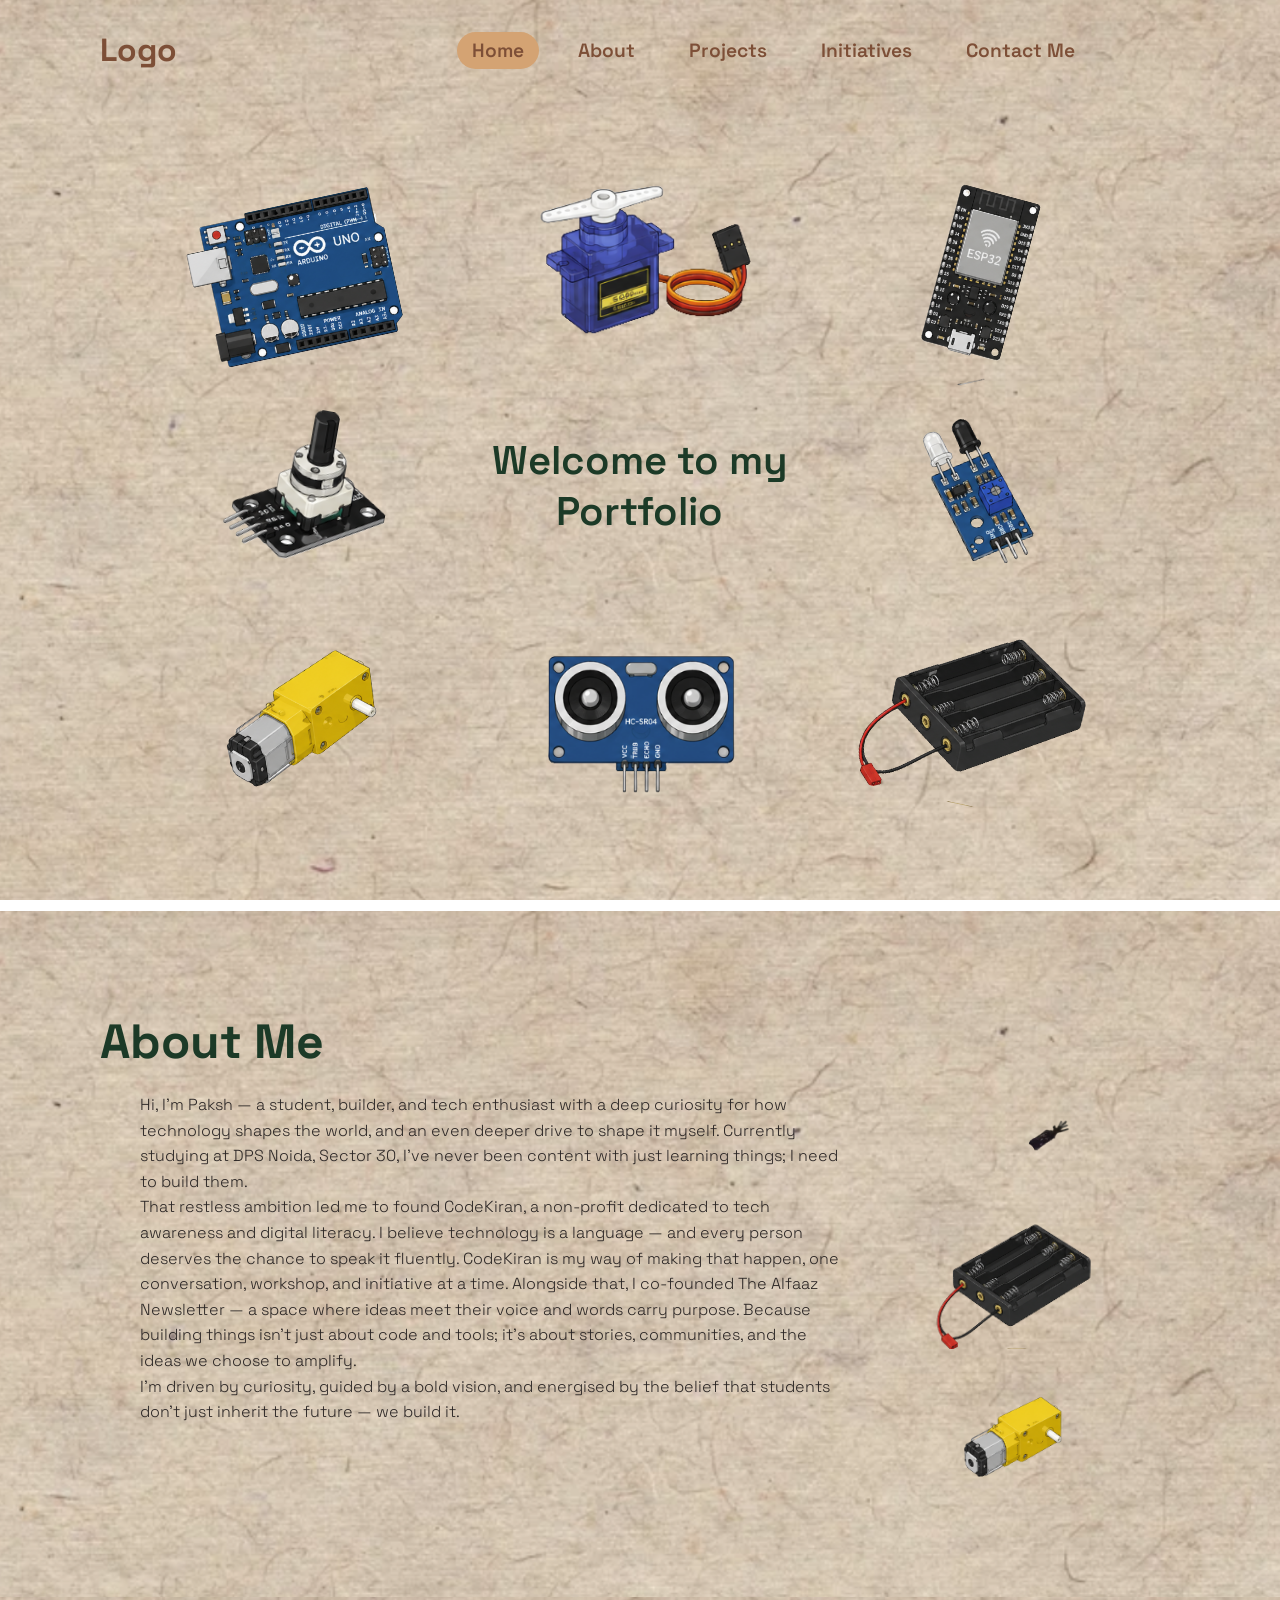
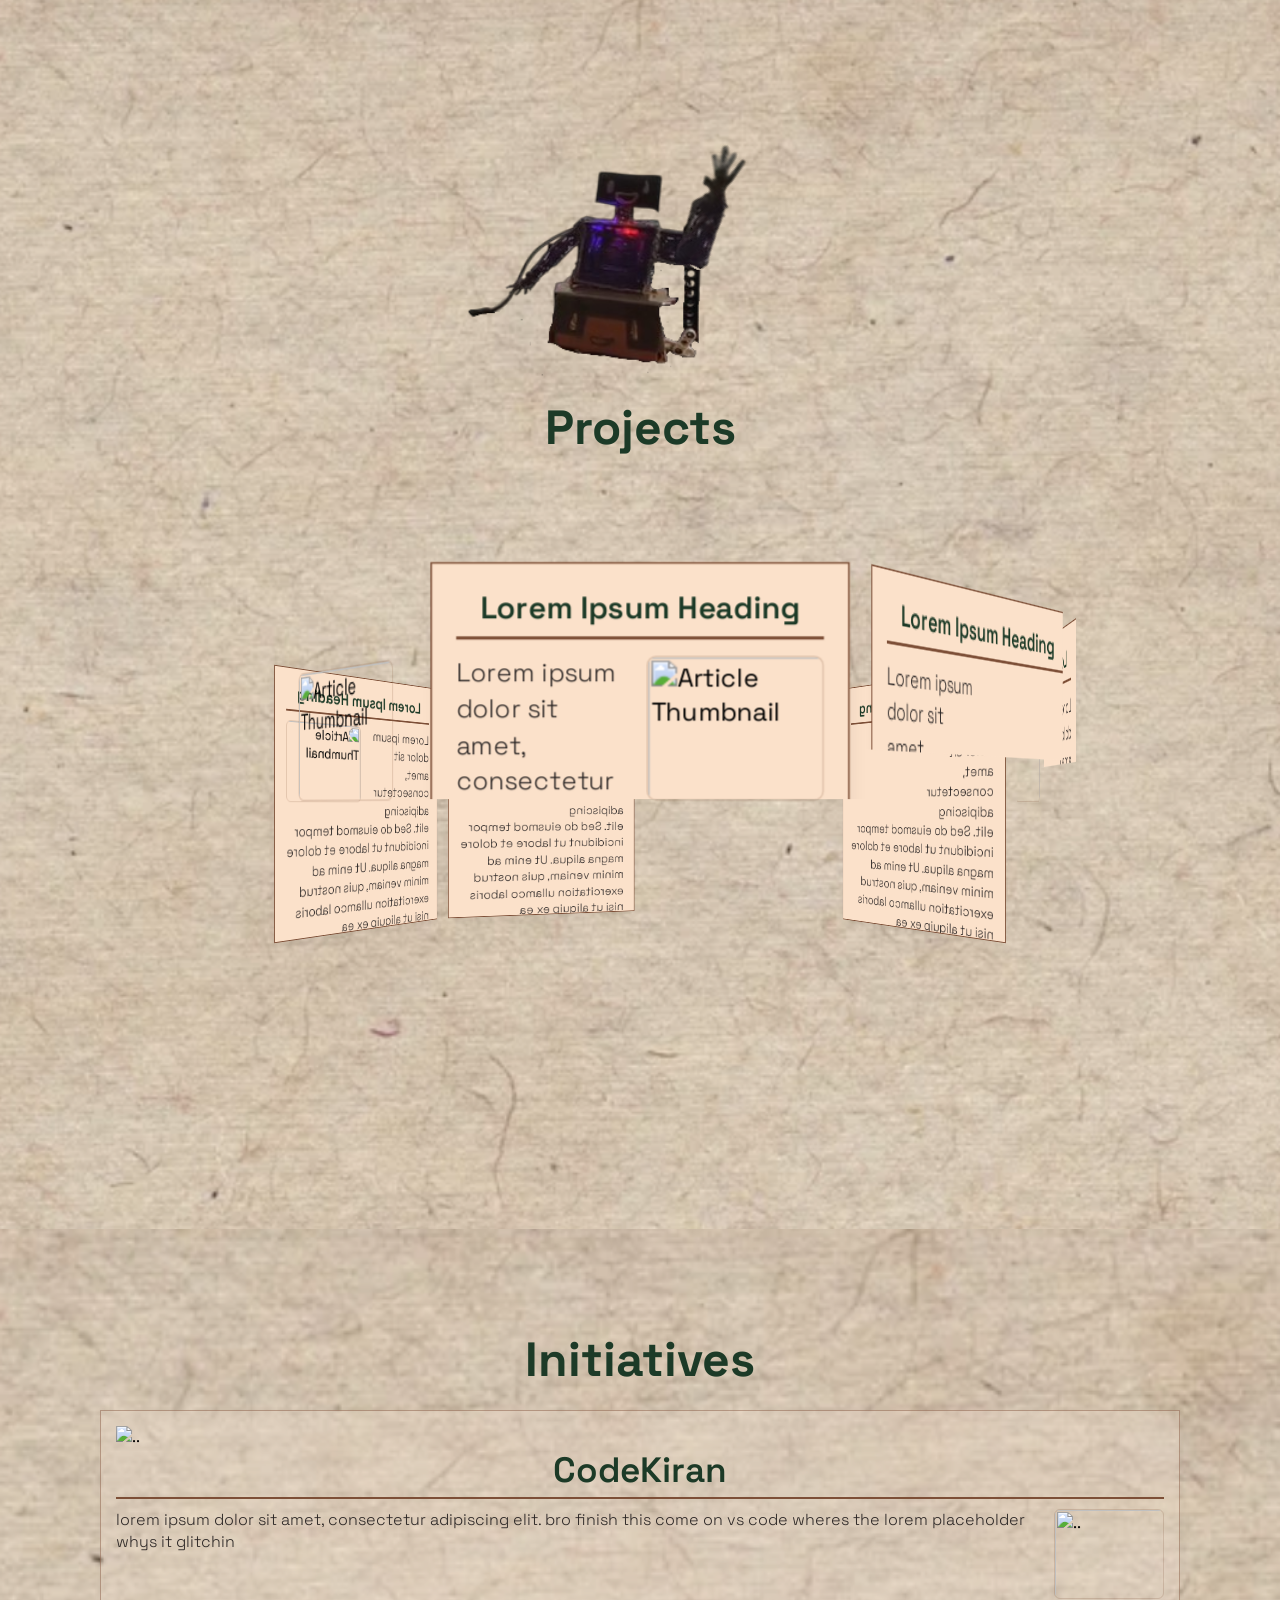
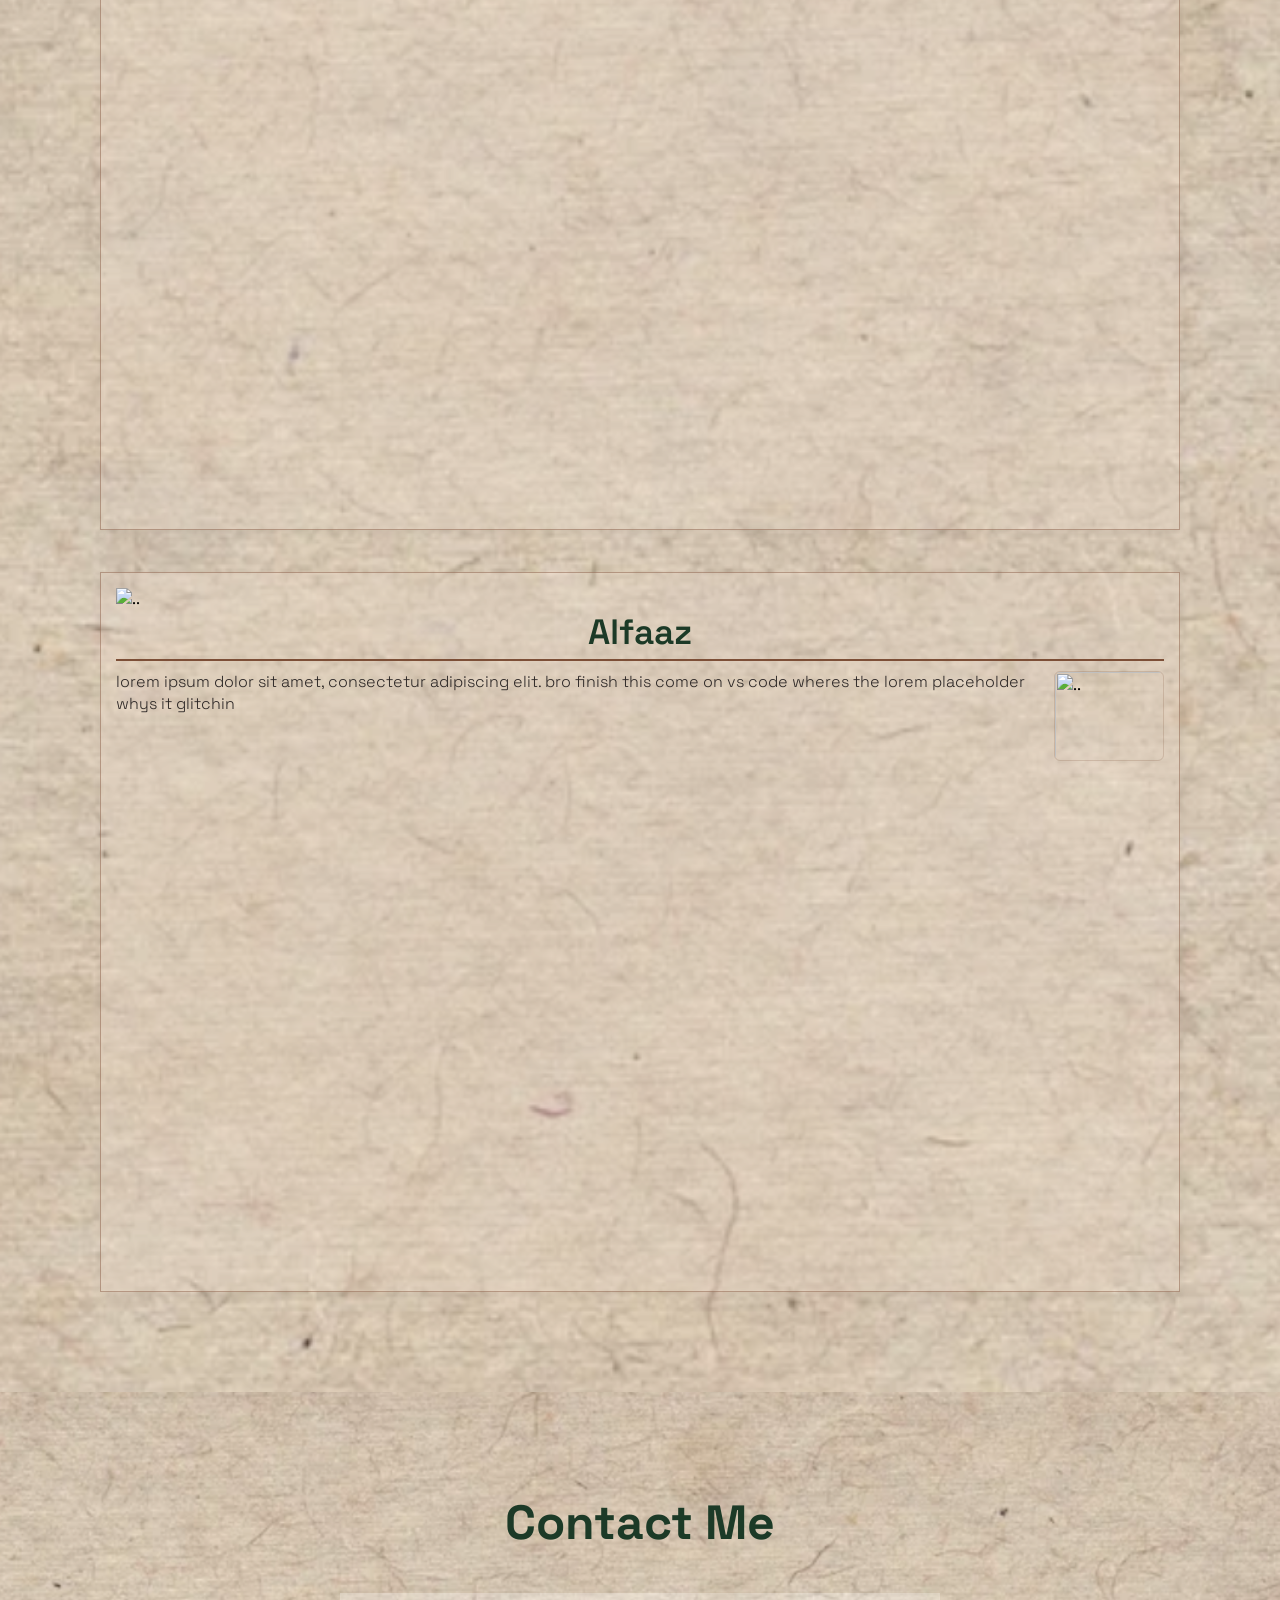
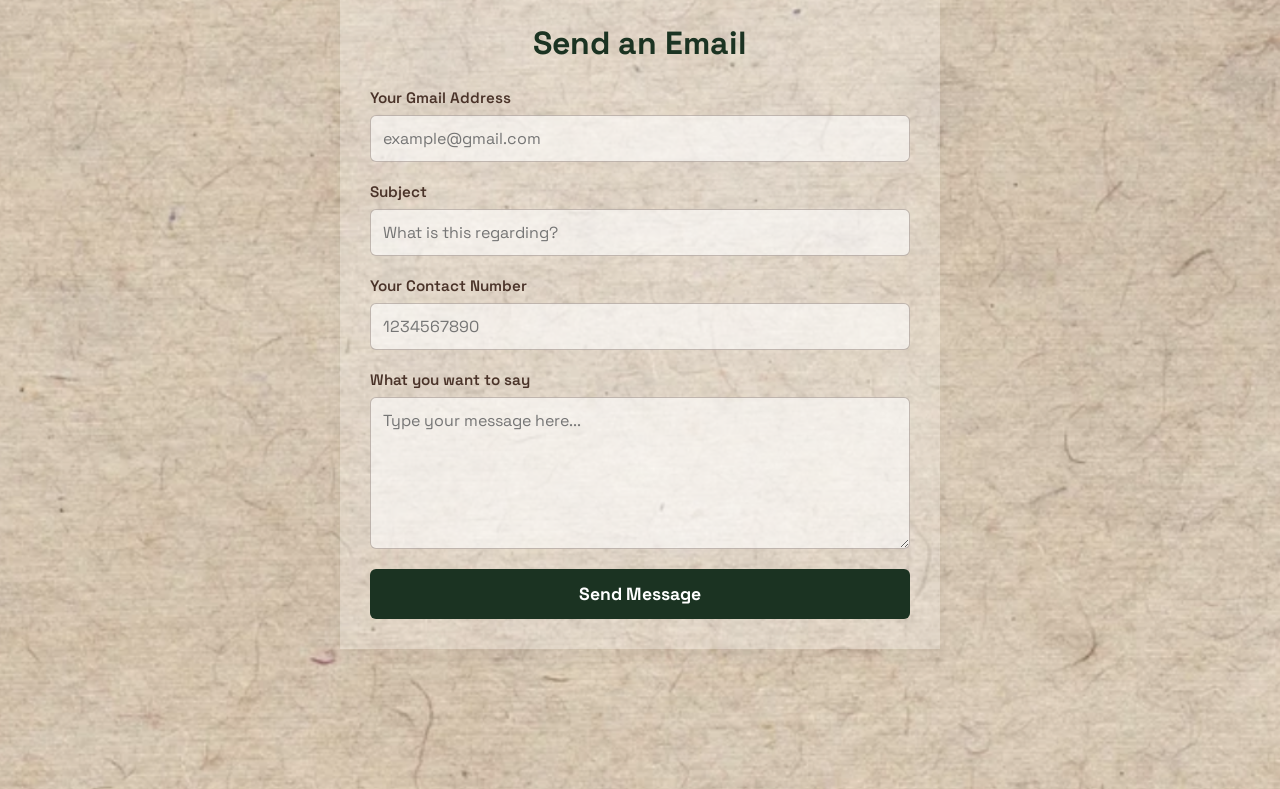
==== portfolio.html @ da68f4e2 "sfd" ====
<html>
    <head>
        <meta charset="UTF-8">
        <meta name="viewport" content="width=device-width, initial-scale=1.0">
        <meta http-equiv="X-UA-Compatible" content="ie=edge">
        <title>Paksh ka portfolio </title>
        <link rel="stylesheet" href="pks.css">
    </head>
    <body>
        <div class="app-scrollbar-wrapper">
                <header>
                    <h2 class="logo">Logo</h2>
                    <nav class="navigation">
                        <a href="#home" class="active">Home</a>
                        <a href="#about">About</a>
                        <a href="#projects">Projects</a>
                        <a href="#initiatives">Initiatives</a>
                        <a href="#contact">Contact Me</a>
                    </nav>
                </header>
                <section class="parallax" id="home">
                    <img src="img1.png" alt="1" id="img1">
                    <img src="img8.png" alt="8" id="img8"> 
                    <img src="img2.png" alt="2" id="img2">
                    <img src="img3.png" alt="3" id="img3">
                    <h2 id="text">Welcome to my Portfolio</h2>
                    <img src="img4.png" alt="4" id="img4">   
                    <img src="img12.png" alt="5" id="img5">
                    <img src="img13.png" alt="6" id="img6"> 
                    <img src="img11.png" alt="7" id="img7">
                </section>
                <section class="sec" id="about">
                    <h2>About Me</h2>
                    <div class="layout-container">
                        <p class="left-text">Hi, I'm Paksh — a student, builder, and tech enthusiast with a deep curiosity for how technology shapes the world, and an even deeper drive to shape it myself. Currently studying at DPS Noida, Sector 30, I've never been content with just learning things; I need to build them.<br>
That restless ambition led me to found CodeKiran, a non-profit dedicated to tech awareness and digital literacy. I believe technology is a language — and every person deserves the chance to speak it fluently. CodeKiran is my way of making that happen, one conversation, workshop, and initiative at a time. Alongside that, I co-founded The Alfaaz Newsletter — a space where ideas meet their voice and words carry purpose. Because building things isn't just about code and tools; it's about stories, communities, and the ideas we choose to amplify.<br>
I'm driven by curiosity, guided by a bold vision, and energised by the belief that students don't just inherit the future — we build it.</p>
                        <div class="about-image-group">
                            <img src="img10.png" class="side-img" alt="10">
                            <img src="img11.png" class="focus-img" alt="11">
                            <img src="img12.png" class="side-img" alt="12">
                        </div>
                    </div>
                </section>
                <section class="sec" id="projects">
                    <div class="robot-wrapper">
                        <img src="img9.png" class="robot-body" alt="Robot Body">
                        <img src="img10.png" class="robot-arm" alt="Robot Arm">
                    </div>
                    <h2 class="has">Projects</h2>
                    <div class="man">
                        <div class="boy" style="--quantity: 9;">
                            <div class="guy" style="--position: 1;">
                                <div class="article-box" id="pj1">
                                    <h3 class="article-title">Lorem Ipsum Heading</h3>
                                    <img src="https://placehold.co/250x200/D4A373/ffffff?text=Image" alt="Article Thumbnail" class="article-img">
                                    <p class="article-text">
                                        Lorem ipsum dolor sit amet, consectetur adipiscing elit. Sed do eiusmod tempor incididunt ut labore et dolore magna aliqua. Ut enim ad minim veniam, quis nostrud exercitation ullamco laboris nisi ut aliquip ex ea commodo consequat. Duis aute irure dolor in reprehenderit in voluptate velit esse cillum dolore.
                                    </p>
                                </div>
                            </div>
                            <div class="guy" style="--position: 2;">
                                <div class="article-box" id="pj2">
                                    <h3 class="article-title">Lorem Ipsum Heading</h3>
                                    <img src="https://placehold.co/250x200/D4A373/ffffff?text=Image" alt="Article Thumbnail" class="article-img">
                                    <p class="article-text">
                                        Lorem ipsum dolor sit amet, consectetur adipiscing elit. Sed do eiusmod tempor incididunt ut labore et dolore magna aliqua. Ut enim ad minim veniam, quis nostrud exercitation ullamco laboris nisi ut aliquip ex ea commodo consequat. Duis aute irure dolor in reprehenderit in voluptate velit esse cillum dolore.
                                    </p>
                                </div>
                            </div>
                            <div class="guy" style="--position: 3;">
                                <div class="article-box" id="pj3">
                                    <h3 class="article-title">Lorem Ipsum Heading</h3>
                                    <img src="https://placehold.co/250x200/D4A373/ffffff?text=Image" alt="Article Thumbnail" class="article-img">
                                    <p class="article-text">
                                        Lorem ipsum dolor sit amet, consectetur adipiscing elit. Sed do eiusmod tempor incididunt ut labore et dolore magna aliqua. Ut enim ad minim veniam, quis nostrud exercitation ullamco laboris nisi ut aliquip ex ea commodo consequat. Duis aute irure dolor in reprehenderit in voluptate velit esse cillum dolore.
                                    </p>
                                </div>
                            </div>
                            <div class="guy" style="--position: 4;">
                                <div class="article-box" id="pj4">
                                    <h3 class="article-title">Lorem Ipsum Heading</h3>
                                    <img src="https://placehold.co/250x200/D4A373/ffffff?text=Image" alt="Article Thumbnail" class="article-img">
                                    <p class="article-text">
                                        Lorem ipsum dolor sit amet, consectetur adipiscing elit. Sed do eiusmod tempor incididunt ut labore et dolore magna aliqua. Ut enim ad minim veniam, quis nostrud exercitation ullamco laboris nisi ut aliquip ex ea commodo consequat. Duis aute irure dolor in reprehenderit in voluptate velit esse cillum dolore.
                                    </p>
                                </div>
                            </div>
                            <div class="guy" style="--position: 5;">
                                <div class="article-box" id="pj5">
                                    <h3 class="article-title">Lorem Ipsum Heading</h3>
                                    <img src="https://placehold.co/250x200/D4A373/ffffff?text=Image" alt="Article Thumbnail" class="article-img">
                                    <p class="article-text">
                                        Lorem ipsum dolor sit amet, consectetur adipiscing elit. Sed do eiusmod tempor incididunt ut labore et dolore magna aliqua. Ut enim ad minim veniam, quis nostrud exercitation ullamco laboris nisi ut aliquip ex ea commodo consequat. Duis aute irure dolor in reprehenderit in voluptate velit esse cillum dolore.
                                    </p>
                                </div>
                            </div>
                            <div class="guy" style="--position: 6;">
                                <div class="article-box" id="pj6">
                                    <h3 class="article-title">Lorem Ipsum Heading</h3>
                                    <img src="https://placehold.co/250x200/D4A373/ffffff?text=Image" alt="Article Thumbnail" class="article-img">
                                    <p class="article-text">
                                        Lorem ipsum dolor sit amet, consectetur adipiscing elit. Sed do eiusmod tempor incididunt ut labore et dolore magna aliqua. Ut enim ad minim veniam, quis nostrud exercitation ullamco laboris nisi ut aliquip ex ea commodo consequat. Duis aute irure dolor in reprehenderit in voluptate velit esse cillum dolore.
                                    </p>
                                </div>
                            </div>
                            <div class="guy" style="--position: 7;">
                                <div class="article-box" id="pj7">
                                    <h3 class="article-title">Lorem Ipsum Heading</h3>
                                    <img src="https://placehold.co/250x200/D4A373/ffffff?text=Image" alt="Article Thumbnail" class="article-img">
                                    <p class="article-text">
                                        Lorem ipsum dolor sit amet, consectetur adipiscing elit. Sed do eiusmod tempor incididunt ut labore et dolore magna aliqua. Ut enim ad minim veniam, quis nostrud exercitation ullamco laboris nisi ut aliquip ex ea commodo consequat. Duis aute irure dolor in reprehenderit in voluptate velit esse cillum dolore.
                                    </p>
                                </div>
                            </div>
                            <div class="guy" style="--position: 8;">
                                <div class="article-box" id="pj8">
                                    <h3 class="article-title">Lorem Ipsum Heading</h3>
                                    <img src="https://placehold.co/250x200/D4A373/ffffff?text=Image" alt="Article Thumbnail" class="article-img">
                                    <p class="article-text">
                                        Lorem ipsum dolor sit amet, consectetur adipiscing elit. Sed do eiusmod tempor incididunt ut labore et dolore magna aliqua. Ut enim ad minim veniam, quis nostrud exercitation ullamco laboris nisi ut aliquip ex ea commodo consequat. Duis aute irure dolor in reprehenderit in voluptate velit esse cillum dolore.
                                    </p>
                                </div>
                            </div>
                            <div class="guy" style="--position: 9;">
                                <div class="article-box" id="pj9">
                                    <h3 class="article-title">Lorem Ipsum Heading</h3>
                                    <img src="https://placehold.co/250x200/D4A373/ffffff?text=Image" alt="Article Thumbnail" class="article-img">
                                    <p class="article-text">
                                        Lorem ipsum dolor sit amet, consectetur adipiscing elit. Sed do eiusmod tempor incididunt ut labore et dolore magna aliqua. Ut enim ad minim veniam, quis nostrud exercitation ullamco laboris nisi ut aliquip ex ea commodo consequat. Duis aute irure dolor in reprehenderit in voluptate velit esse cillum dolore.
                                    </p>
                                </div>
                            </div>
                        </div>
                    </div>
                </section>
                <section  class="sec" id="initiatives">
                    <h2 class="has">Initiatives</h2>
                        <div class="vroaajkalthandbahuthogayihai">
                            <div class ="AYELISTENTOTHIS">
                                <img src="" alt=".." class="HOPLAYIVO-HUMHIPLAYETHE">
                                <h3 class="RAPKATHAMAUSAM">CodeKiran</h3>
                                <img src="" alt=".." class="ITNEMEINTUJHELAGGAYITHAND">
                                <p class="LAADLEISS-SETHANDETOUSKEREPLYTHE">lorem ipsum dolor sit amet, consectetur adipiscing elit. bro finish this come on vs code wheres the lorem placeholder whys it glitchin</p>
                            </div>
                            <br>
                            <br>
                            <div class ="AYELISTENTOTHIS">
                                <img src="" alt=".." class="HOPLAYIVO-HUMHIPLAYETHE">
                                <h3 class="RAPKATHAMAUSAM">Alfaaz</h3>
                                <img src="" alt=".." class="ITNEMEINTUJHELAGGAYITHAND">
                                <p class="LAADLEISS-SETHANDETOUSKEREPLYTHE">lorem ipsum dolor sit amet, consectetur adipiscing elit. bro finish this come on vs code wheres the lorem placeholder whys it glitchin</p>
                            </div>
                        </div>
                </section>
                <section class="sec" id="contact">
                    <h2 class="has">Contact Me</h2>
                    <!-- The form action points directly to your Vercel serverless Python endpoint -->
                    <form action="/api/submit" method="POST" class="contact-form">

                    <!-- Form Header (Optional) -->
                    <h3 class="form-title">Send an Email</h3>

                    <!-- 1. STRICT EMAIL INPUT (Requires '@' and a domain extension) -->
                    <div class="form-group">
                        <label for="email">Your Gmail Address</label>
                        <input 
                        type="email" 
                        id="email" 
                        name="visitor_email" 
                        placeholder="example@gmail.com" 
                        required
                        >
                    </div>

                    <!-- 2. REQUIRED SUBJECT BOX -->
                    <div class="form-group">
                        <label for="subject">Subject</label>
                        <input 
                        type="text" 
                        id="subject" 
                        name="email_subject" 
                        placeholder="What is this regarding?" 
                        required
                        >
                    </div>

                    <!-- 3. STRICT PHONE BOX (Requires exactly a real number layout pattern) -->
                    <div class="form-group">
                        <label for="phone">Your Contact Number</label>
                        <input 
                        type="tel" 
                        id="phone" 
                        name="visitor_phone" 
                        placeholder="1234567890"
                        pattern="[0-9]{10}"
                        title="Please enter a valid phone number containing 10 digits"
                        required
                        >
                    </div>

                    <!-- 4. REQUIRED TEXTAREA BOX -->
                    <div class="form-group">
                        <label for="message">What you want to say</label>
                        <textarea 
                        id="message" 
                        name="visitor_message" 
                        rows="6" 
                        placeholder="Type your message here..." 
                        required
                        ></textarea>
                    </div>

                    <!-- Honeypot anti-spam box remains hidden -->
                    <div class="honeypot-field" aria-hidden="true">
                        <input type="text" id="website" name="website" autocomplete="off" tabindex="-1">
                    </div>

                    <button type="submit" class="submit-btn">Send Message</button>
                    </form>

                </section>
                <script src="pks.js"></script>
                <div id="projectModal" class="modal-overlay">
            <div class="modal-content">
                    <span class="modal-close">&times;</span>
                    <div id="modalBody">
                        </div>
                </div>
                <div class="escape-hint">Press ESC to exit fullscreen</div>
            </div>
            <!-- Custom Success Toast Notification Box -->
            <div id="success-toast" class="toast-hidden">
                <div class="toast-content">
                    <svg class="toast-icon" viewBox="0 0 24 24"><path d="M9 16.17L4.83 12l-1.42 1.41L9 19 21 7l-1.41-1.41z"/></svg>
                    <span>Submitted!</span>
                </div>
            </div>
        </div>
    </body>
</html>
---- pks.css ----
@import url('https://fonts.googleapis.com/css2?family=Space+Grotesk:wght@300;400;600;700&display=swap');
@import url('https://fonts.googleapis.com/css2?family=Playfair+Display:wght@400;600&family=Lora:ital,wght@0,400;1,400&display=swap');

* {
    margin: 0;
    padding: 0;
    box-sizing: border-box;
    font-family: "Space Grotesk", sans-serif;
}

/* ─── MODAL ARTICLE STYLES ────────────────────────────────────────────────── */
.modal-content .article-box {
    width: 100%;
    background: #F7F2E8;
    border: 1px solid #CFC4B0;
    border-radius: 3px;
    overflow: hidden;
    cursor: default;
    box-shadow: none;
    transform: none;
    backface-visibility: visible;
}

.modal-content .article-image {
    width: 100%;
    aspect-ratio: 16 / 9;
    background: #E0D5C3;
    border-bottom: 1px solid #CFC4B0;
    display: flex;
    align-items: center;
    justify-content: center;
    overflow: hidden;
}

.modal-content .article-image img {
    width: 100%;
    height: 100%;
    object-fit: cover;
    display: block;
}

.modal-content .article-image-placeholder {
    display: flex;
    flex-direction: column;
    align-items: center;
    gap: 8px;
    color: #A89C8C;
}

.modal-content .article-image-placeholder svg {
    width: 34px;
    height: 34px;
}

.modal-content .article-image-placeholder span {
    font-family: 'Lora', Georgia, serif;
    font-size: 11px;
    letter-spacing: 0.12em;
    text-transform: uppercase;
}

.modal-content .article-body {
    padding: 22px 24px 26px;
    text-align: left;
}

.modal-content .article-tag {
    display: inline-block;
    font-family: 'Lora', Georgia, serif;
    font-size: 10px;
    font-weight: 400;
    letter-spacing: 0.14em;
    text-transform: uppercase;
    color: #7A6A57;
    background: #E6DDD0;
    padding: 3px 9px;
    border-radius: 2px;
    margin-bottom: 14px;
}

.modal-content .article-title {
    font-family: 'Playfair Display', Georgia, serif;
    font-size: 24px;
    font-weight: 600;
    line-height: 1.38;
    color: #291E15;
    margin-bottom: 12px;
    border-bottom: none;
    padding-bottom: 0;
    text-align: left;
}

.modal-content .article-rule {
    width: 30px;
    height: 1px;
    background: #C2B5A3;
    margin-bottom: 13px;
}

.modal-content .article-excerpt {
    font-family: 'Lora', Georgia, serif;
    font-size: 15px;
    line-height: 1.72;
    color: #5A4D42;
    margin-bottom: 20px;
}

.modal-content .article-byline {
    display: flex;
    align-items: center;
    gap: 7px;
    font-family: 'Lora', Georgia, serif;
    font-size: 11.5px;
    color: #8C7E71;
}

.modal-content .article-byline .author {
    color: #5A4D42;
}

.modal-content .article-byline .dot {
    color: #C2B5A3;
}

.modal-content .article-byline .date {
    font-style: italic;
}

/* ─── SCROLL FIX ──────────────────────────────────────────────────────────────
   Old approach: html/body were overflow:hidden and .app-scrollbar-wrapper did
   the scrolling. That meant window.scrollY was always 0 and scroll events on
   window never fired, breaking all the JS parallax / nav / robot effects.

   New approach: let the WINDOW scroll normally so window.scrollY works.
   Move the custom scrollbar styles to html::-webkit-scrollbar so they still
   apply to the real document scrollbar.
   .app-scrollbar-wrapper is now just a plain wrapper div — no height/overflow.
─────────────────────────────────────────────────────────────────────────────*/
html {
    scroll-behavior: smooth;
    height: 100%;
}

body {
    background-image: url("img15.png");
    background-size: cover;
    background-repeat: repeat;
    background-attachment: fixed;
    min-height: 100vh;
}

/* Custom scrollbar now targets the real document scrollbar */
html::-webkit-scrollbar {
    width: 14px;
}

html::-webkit-scrollbar-track {
    background-image: url("img15.png");
    background-position: right top;
    background-size: cover;
}

html::-webkit-scrollbar-thumb {
    background-color: #4a3329;
    border: 3px solid transparent;
    background-clip: padding-box;
    border-radius: 10px;
}

html::-webkit-scrollbar-thumb:hover {
    background-color: #2b1e18;
}

/* .app-scrollbar-wrapper is now a plain wrapper — no scroll magic needed */
.app-scrollbar-wrapper {
    width: 100%;
}

/* ─── HEADER ──────────────────────────────────────────────────────────────── */
header {
    position: fixed;
    top: 0;
    left: 0;
    width: 100%;
    padding: 30px 100px;
    display: flex;
    justify-content: flex-start;
    align-items: center;
    z-index: 100;
    background-image: url("img15.png");
    background-size: cover;
}

.logo {
    color: #7D4F37;
    font-size: 2em;
    margin-right: 270px;
}

.navigation a {
    color: #7D4F37;
    font-size: 1.2em;
    text-decoration: none;
    padding: 6px 15px;
    border-radius: 20px;
    margin: 0 10px;
    font-weight: 600;
    font-family: "Space Grotesk", sans-serif;
}

.navigation a:hover,
.navigation a.active {
    background-color: #D4A373;
    color: #7D4F37;
}

/* ─── PARALLAX ────────────────────────────────────────────────────────────── */
.parallax {
    display: grid;
    grid-template-columns: repeat(3, 1fr);
    grid-template-rows: repeat(3, 1fr);
    gap: 15px;
    min-height: 100vh;
    padding: 160px 50px 100px 50px;
    align-items: center;
    justify-items: center;
    overflow: hidden;
    max-width: 1100px;
    margin: 0 auto;
}

#text {
    color: #1C3A27;
    font-size: 2.5em;
    font-weight: 600;
    text-align: center;
    position: relative;
    z-index: 1;
    will-change: transform;
}

.parallax img {
    width: 100%;
    height: 100%;
    max-width: 250px;
    max-height: 23vh;
    object-fit: contain;
    background-color: transparent;
    transform: rotate(var(--rot, 0deg));
    cursor: pointer;
}

#img1 { --rot: -12deg; }
#img8 { --rot: 0deg; }
#img2 { --rot: 15deg; }
#img3 { --rot: 10deg; }
#img4 { --rot: -12deg; }
#img5 { --rot: -8deg; }
#img6 { --rot: 0deg; }
#img7 { --rot: 12deg; }

/* Disable CSS transitions on parallax images — JS drives them */
#img1, #img2, #img3, #img4, #img5, #img6, #img7, #img8 {
    transition: none !important;
}

/* ─── SECTIONS ────────────────────────────────────────────────────────────── */
.sec {
    position: relative;
    background-image: url("img15.png");
    background-size: cover;
    padding: 100px;
}

.sec h2 {
    font-size: 3em;
    color: #1C3A27;
    margin-bottom: 20px;
}

.sec p {
    font-size: 1em;
    color: #2B2625;
    font-weight: 175;
}

.has {
    text-align: center;
}

/* ─── ABOUT — LAYOUT ──────────────────────────────────────────────────────── */
.layout-container {
    display: grid;
    grid-template-columns: 1fr auto;
    gap: 40px;
    align-items: stretch;
    width: 100%;
    max-width: 1000px;
    margin: 0 auto;
}

.left-text {
    margin: 0;
    line-height: 1.6;
    font-size: 1.1rem;
}

/* ─── ABOUT — VERTICAL IMAGES ────────────────────────────────────────────── */
.about-image-group {
    display: flex;
    flex-direction: column;
    align-items: center;
    justify-content: center;
    gap: 15px;
    width: 250px;
}

.about-image-group img {
    width: 100%;
    height: auto;
    object-fit: contain;
    border-radius: 0;
}

.side-img {
    max-width: 120px;
}

.focus-img {
    max-width: 180px;
}

/* ─── PROJECTS — 3D CAROUSEL ─────────────────────────────────────────────── */
.man {
    width: 100%;
    height: 651px;
    margin-top: 5px;
    text-align: center;
    overflow: hidden;
    position: relative;
    display: flex;
    align-items: center;
    justify-content: center;
}

.man .boy {
    position: relative;
    width: 260px;
    height: 300px;
    transform-style: preserve-3d;
    transform: perspective(1000px);
    animation: autoRun 40s linear infinite;
}

@keyframes autoRun {
    from { transform: perspective(1000px) rotateX(-8deg) rotateY(0deg); }
    to   { transform: perspective(1000px) rotateX(-8deg) rotateY(360deg); }
}

.man .boy .guy {
    position: absolute;
    inset: 0;
    transform: rotateY(calc((var(--position) - 1) * (360 / var(--quantity)) * -1deg)) translateZ(380px);
}

.man .boy:hover {
    animation-play-state: paused;
}

/* ─── PROJECTS — NEWSPAPER CARD ──────────────────────────────────────────── */
.article-box {
    background-color: #fbe1ca;
    border: 1px solid #7D4F37;
    padding: 15px;
    width: 100%;
    height: 100%;
    box-sizing: border-box;
    font-family: "Space Grotesk", sans-serif;
    box-shadow: 2px 4px 10px rgba(0, 0, 0, 0.05);
    overflow: hidden;
    backface-visibility: hidden;
    -webkit-backface-visibility: hidden;
    text-align: left;
    cursor: pointer;
}

.article-title {
    color: #1C3A27;
    font-size: 1.2em;
    font-weight: 600;
    margin-top: 0;
    margin-bottom: 10px;
    text-align: center;
    border-bottom: 2px solid #7D4F37;
    padding-bottom: 5px;
}

.article-img {
    float: right;
    margin-left: 15px;
    margin-bottom: 5px;
    width: 110px;
    height: 90px;
    object-fit: cover;
    border-radius: 6px;
    border: 1px solid rgba(125, 79, 55, 0.2);
    transform: translateZ(0);
}

.article-text {
    color: #2B2625;
    font-size: 0.85em;
    line-height: 1.4;
    margin: 0;
    text-align: left;
    -webkit-hyphens: auto;
    -ms-hyphens: auto;
    hyphens: auto;
}

@media (max-width: 600px) {
    .man .boy {
        width: 280px;
        height: auto;
        min-height: 250px;
    }
    .man .boy .guy {
        transform: rotateY(calc((var(--position) - 1) * (360 / var(--quantity)) * -1deg)) translateZ(250px);
    }
    .article-img {
        float: none;
        display: block;
        width: 100%;
        height: 120px;
        margin-left: 0;
        margin-bottom: 10px;
    }
}

/* ─── PROJECTS — ROBOT ───────────────────────────────────────────────────── */
.robot-wrapper {
    position: relative;
    width: 500px;
    height: 100px;
    margin: 100px auto;
}

.robot-body {
    position: absolute;
    width: 350px;
    top: 50%;
    left: 50%;
    transform: translate(-50%, -50%);
    z-index: 2;
}

.robot-arm {
    position: absolute;
    width: 350px;
    top: -95%;
    left: 14%;
    z-index: 2;
    transform-origin: 233px 155px;
    transition: transform 0s ease-out;
}

/* ─── INITIATIVES ─────────────────────────────────────────────────────────── */
.AYELISTENTOTHIS {
    display: block;
    background-color: #e7d9c950;
    border: 1px solid #7d4f3770;
    padding: 15px;
    width: 100%;
    height: 80%;
    box-sizing: border-box;
    font-family: "Space Grotesk", sans-serif;
    box-shadow: 2px 4px 10px rgba(0, 0, 0, 0.05);
    overflow: hidden;
    backface-visibility: hidden;
    -webkit-backface-visibility: hidden;
    text-align: left;
}

.RAPKATHAMAUSAM {
    color: #1C3A27;
    font-size: 2.2em;
    font-weight: 600;
    margin-top: 0;
    margin-bottom: 10px;
    text-align: center;
    border-bottom: 2px solid #7D4F37;
    padding-bottom: 5px;
}

.ITNEMEINTUJHELAGGAYITHAND {
    float: right;
    margin-left: 15px;
    margin-bottom: 5px;
    width: 110px;
    height: 90px;
    object-fit: cover;
    border-radius: 6px;
    border: 1px solid rgba(125, 79, 55, 0.2);
    transform: translateZ(0);
}

.LAADLEISS-SETHANDETOUSKEREPLYTHE {
    color: #2B2625;
    font-size: 0.85em;
    line-height: 1.4;
    margin: 0;
    text-align: left;
    -webkit-hyphens: auto;
    -ms-hyphens: auto;
    hyphens: auto;
}

.HOPLAYIVO-HUMHIPLAYETHE {
    display: flex;
    align-items: center;
    gap: 15px;
}

/* ─── MODAL ───────────────────────────────────────────────────────────────── */
.modal-overlay {
    display: none;
    position: fixed;
    inset: 0;
    background-color: rgba(28, 58, 39, 0.4);
    backdrop-filter: blur(8px);
    z-index: 9999;
    justify-content: center;
    align-items: center;
    opacity: 0;
    transition: opacity 0.3s ease;
}

.modal-overlay.active {
    display: flex;
    opacity: 1;
}

.modal-content {
    background-color: transparent;
    border: none;
    border-radius: 0;
    padding: 0;
    width: 90%;
    max-width: 380px;
    max-height: 90vh;
    overflow: visible;
    position: relative;
    box-shadow: 0 10px 30px rgba(0, 0, 0, 0.3);
    transform: scale(0.7);
    transition: transform 0.3s cubic-bezier(0.34, 1.56, 0.64, 1);
}

.modal-overlay.active .modal-content {
    transform: scale(1);
}

.modal-close {
    position: absolute;
    top: 10px;
    right: 15px;
    font-size: 32px;
    color: #291E15;
    cursor: pointer;
    font-weight: bold;
    z-index: 10001;
    text-shadow: 0 0 5px rgba(255, 255, 255, 0.5);
}

.escape-hint {
    position: absolute;
    top: 20px;
    left: 50%;
    transform: translateX(-50%);
    background: rgba(0, 0, 0, 0.7);
    color: #fff;
    padding: 8px 16px;
    border-radius: 4px;
    font-family: sans-serif;
    font-size: 0.85em;
    pointer-events: none;
    opacity: 0;
    transition: opacity 0.5s ease;
}

.modal-overlay.active .escape-hint {
    opacity: 1;
    animation: fadeOutHint 3s forwards 1.5s;
}

@keyframes fadeOutHint {
    to { opacity: 0; }
}

/* ─── CONTACT FORM ────────────────────────────────────────────────────────── */
.contact-form {
    max-width: 600px;
    margin: 40px auto;
    padding: 30px;
    background: rgba(255, 255, 255, 0.25);
    box-shadow: 0 4px 15px rgba(0, 0, 0, 0.05);
    font-family: inherit;
}

.form-title {
    color: #1b3322;
    margin-bottom: 25px;
    font-size: 2rem;
    text-align: center;
}

.form-group {
    display: flex;
    flex-direction: column;
    margin-bottom: 20px;
}

.form-group label {
    color: #4a3329;
    font-weight: 600;
    margin-bottom: 8px;
    font-size: 0.95rem;
}

.form-group input,
.form-group textarea {
    width: 100%;
    padding: 12px;
    border: 1.5px solid rgba(74, 51, 41, 0.3);
    border-radius: 6px;
    background: rgba(255, 255, 255, 0.6);
    color: #2b1e18;
    font-size: 1rem;
    box-sizing: border-box;
    transition: all 0.3s ease;
}

.form-group input:focus,
.form-group textarea:focus {
    outline: none;
    border-color: #1b3322;
    background: rgba(255, 255, 255, 0.9);
    box-shadow: 0 0 8px rgba(27, 51, 34, 0.15);
}

.submit-btn {
    width: 100%;
    background-color: #1b3322;
    color: #ffffff;
    padding: 14px;
    border: none;
    border-radius: 6px;
    font-size: 1.1rem;
    font-weight: bold;
    cursor: pointer;
    transition: background-color 0.2s ease, transform 0.1s ease;
}

.submit-btn:hover {
    background-color: #122217;
    transform: translateY(-1px);
}

.submit-btn:active {
    transform: translateY(1px);
}

/* ─── TOAST ───────────────────────────────────────────────────────────────── */
#success-toast {
    position: fixed;
    top: 10%;
    left: 50%;
    transform: translate(-50%, -50px);
    background: rgba(30, 30, 30, 0.9);
    color: #ffffff;
    padding: 12px 24px;
    border-radius: 25px;
    box-shadow: 0 4px 15px rgba(0, 0, 0, 0.3);
    font-family: inherit;
    font-size: 0.95rem;
    z-index: 9999;
    opacity: 0;
    pointer-events: none;
    transition: transform 0.4s cubic-bezier(0.175, 0.885, 0.32, 1.275), opacity 0.3s ease;
}

.toast-content {
    display: flex;
    align-items: center;
    gap: 10px;
}

.toast-icon {
    width: 20px;
    height: 20px;
    fill: #4caf50;
}

#success-toast.toast-show {
    opacity: 1;
    transform: translate(-50%, 0);
}

/* ─── HONEYPOT ────────────────────────────────────────────────────────────── */
.honeypot-field {
    display: none !important;
    visibility: hidden !important;
    opacity: 0 !important;
    position: absolute !important;
    top: -9999px !important;
    left: -9999px !important;
    width: 0 !important;
    height: 0 !important;
    overflow: hidden !important;
    z-index: -9999 !important;
}
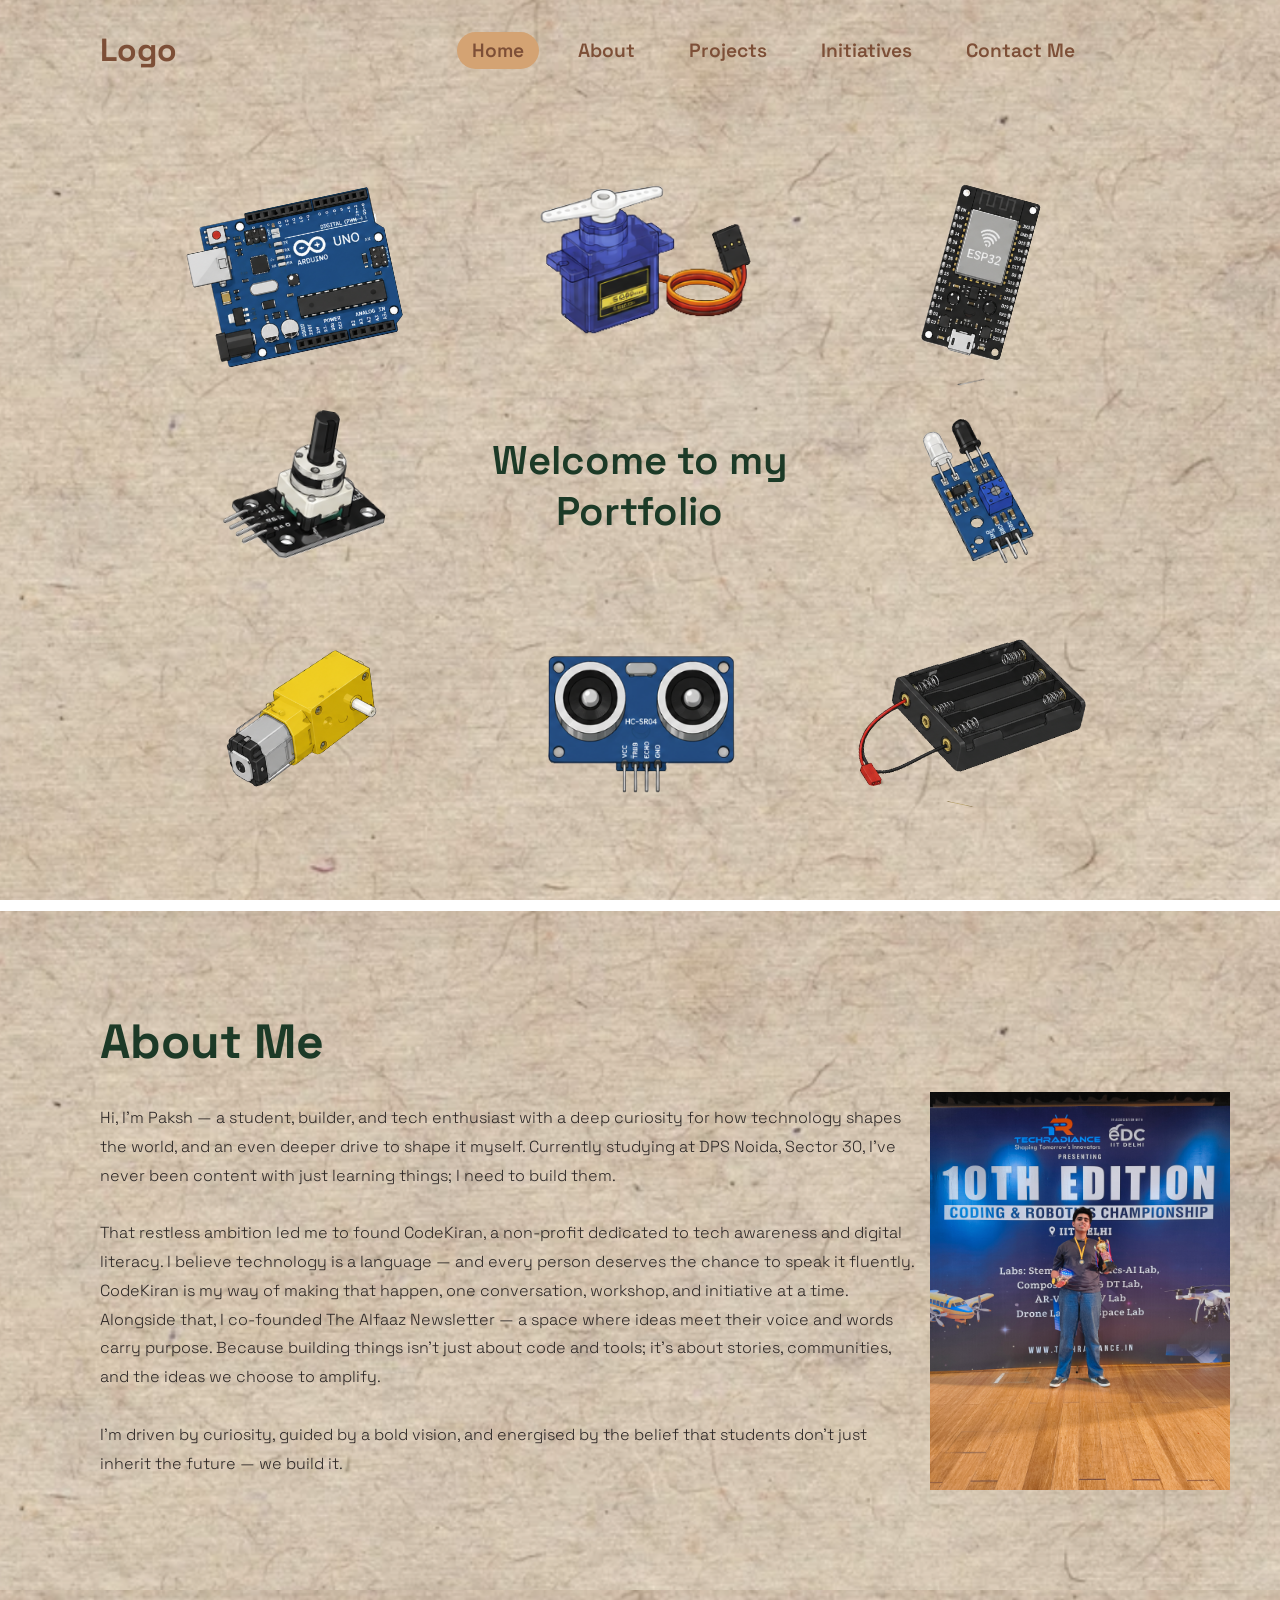
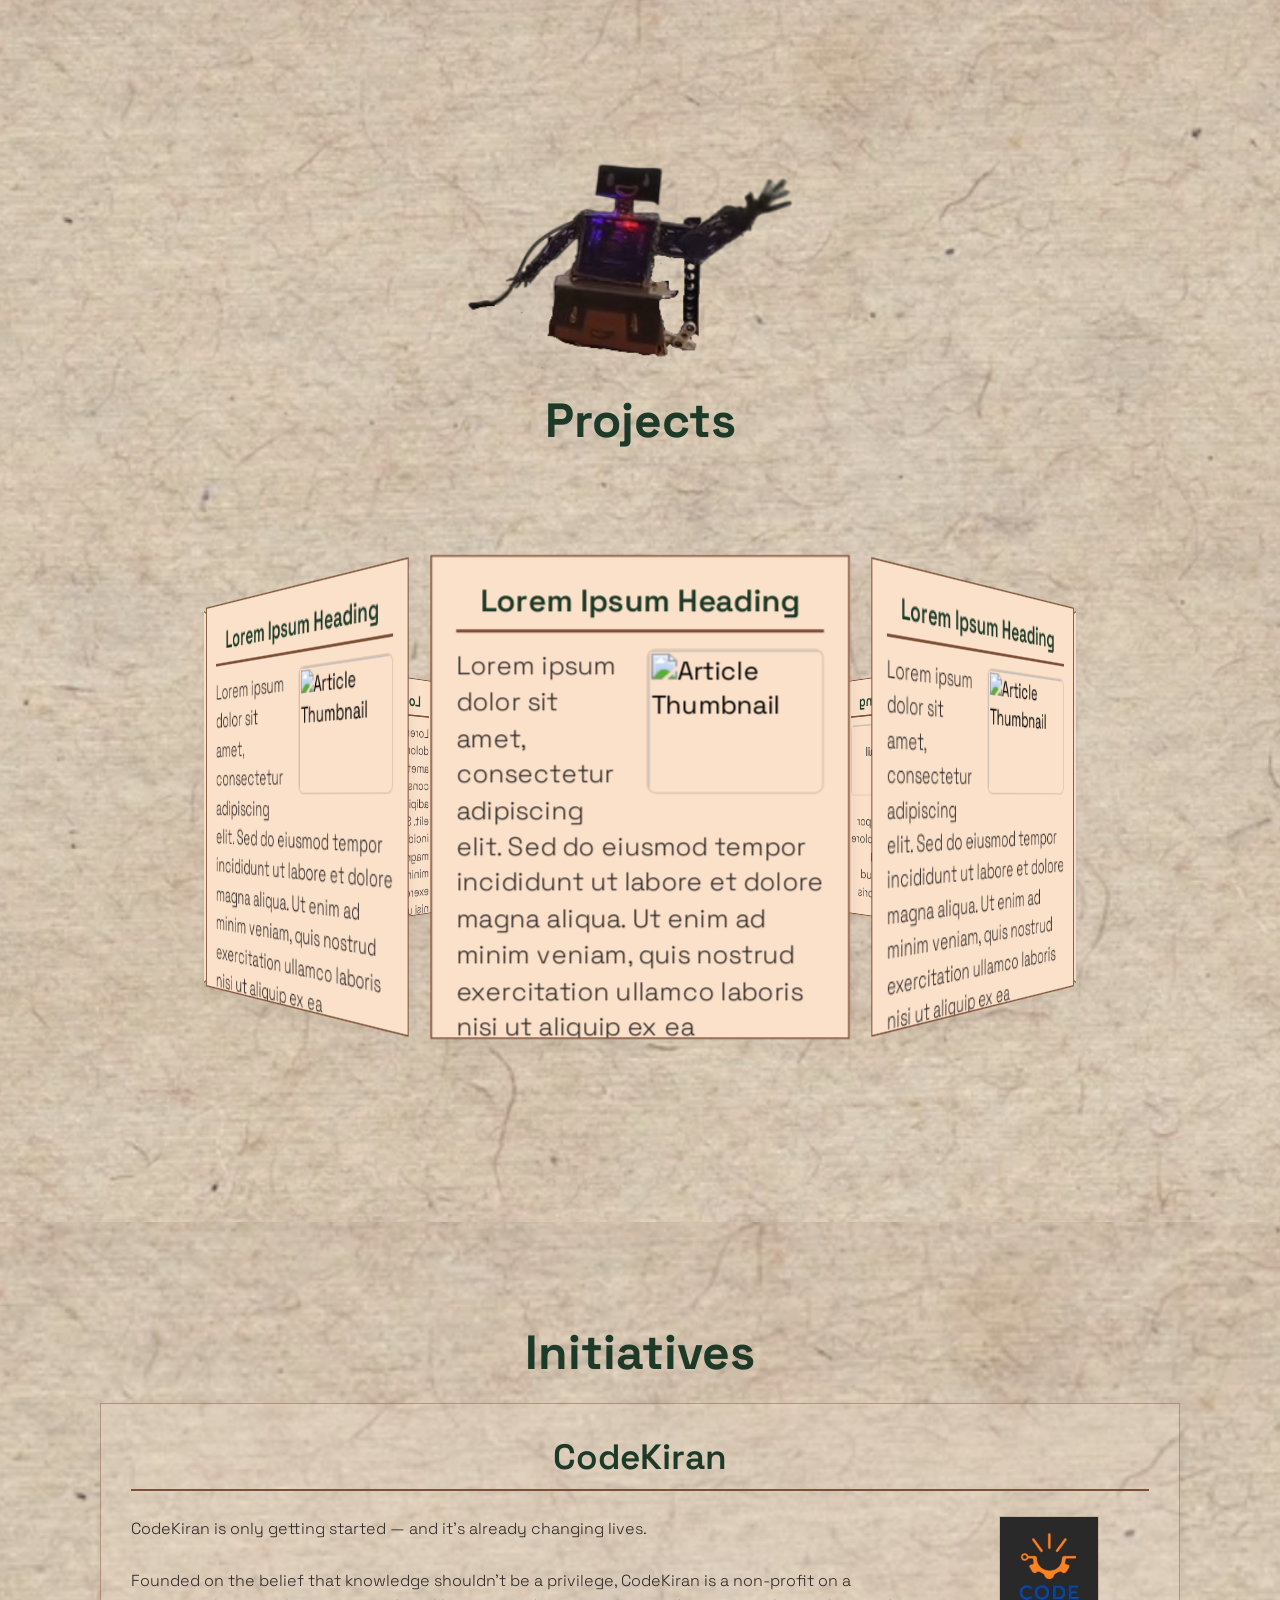
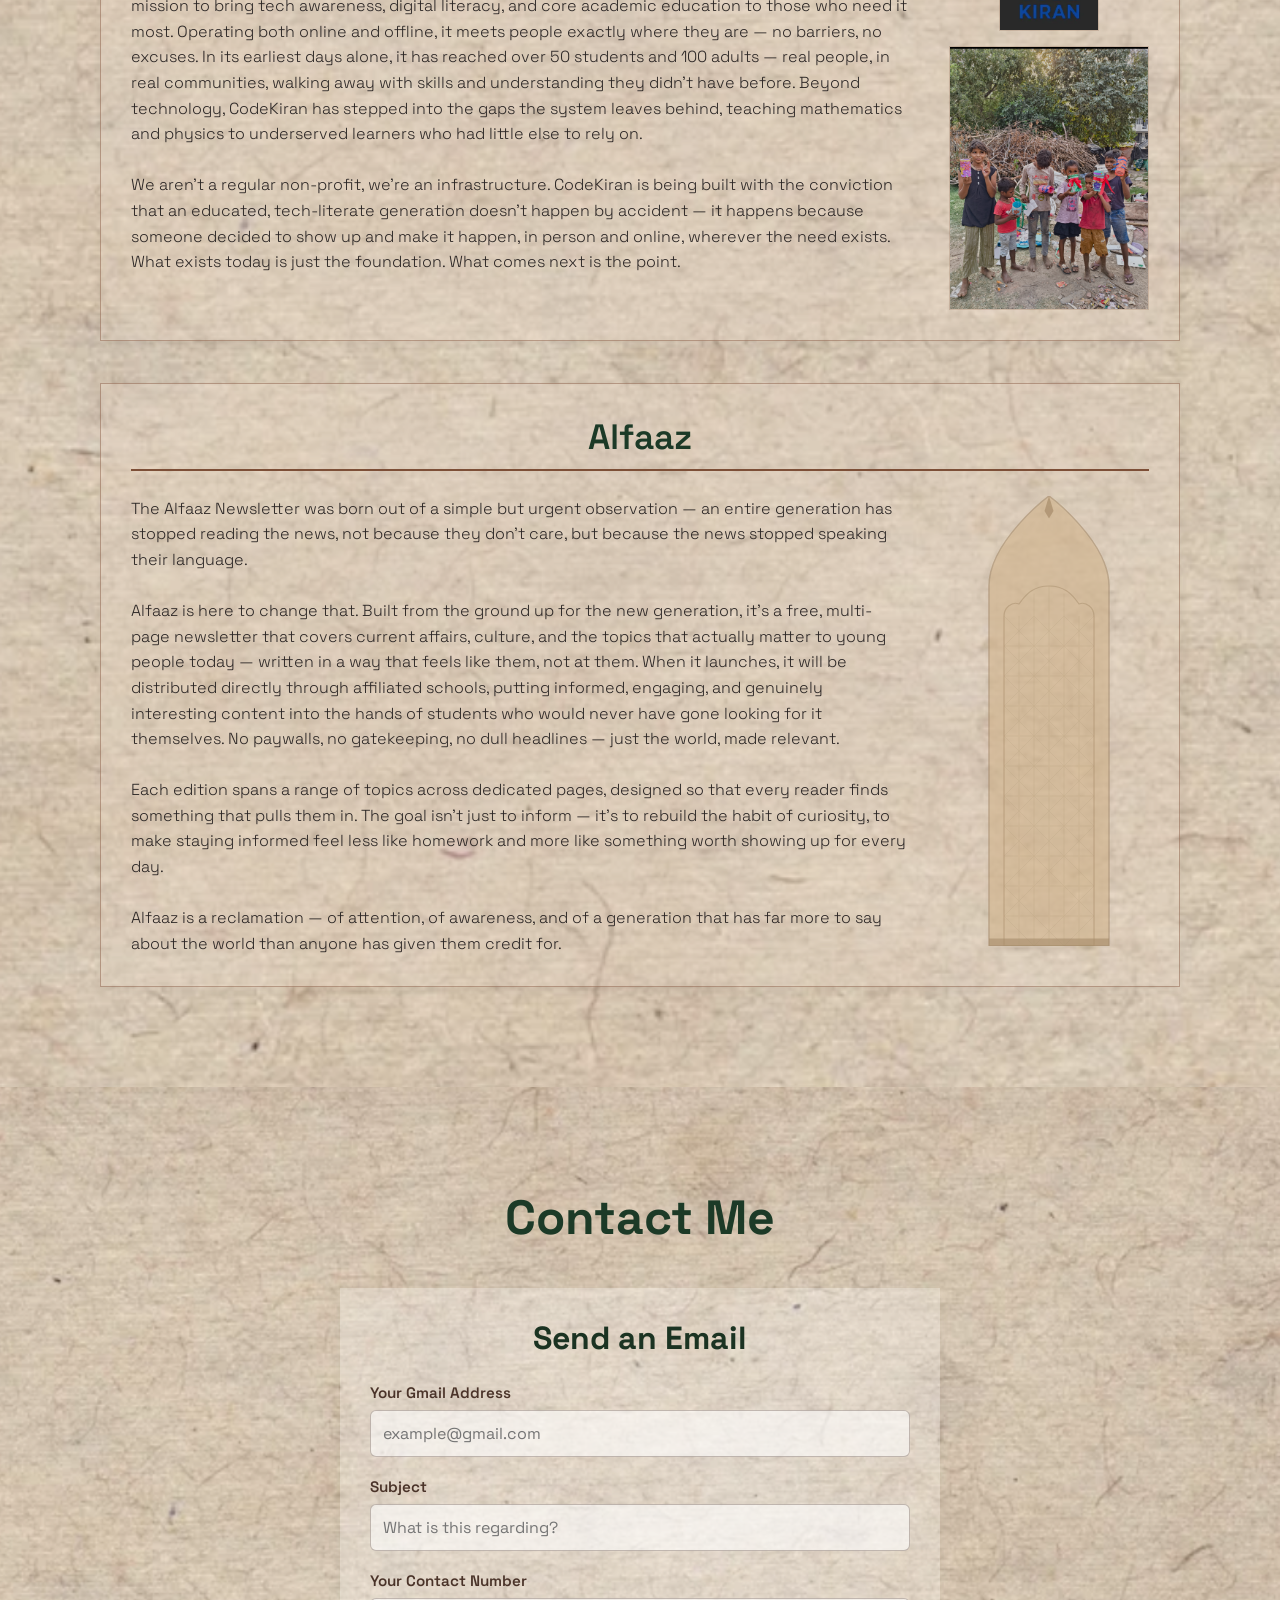
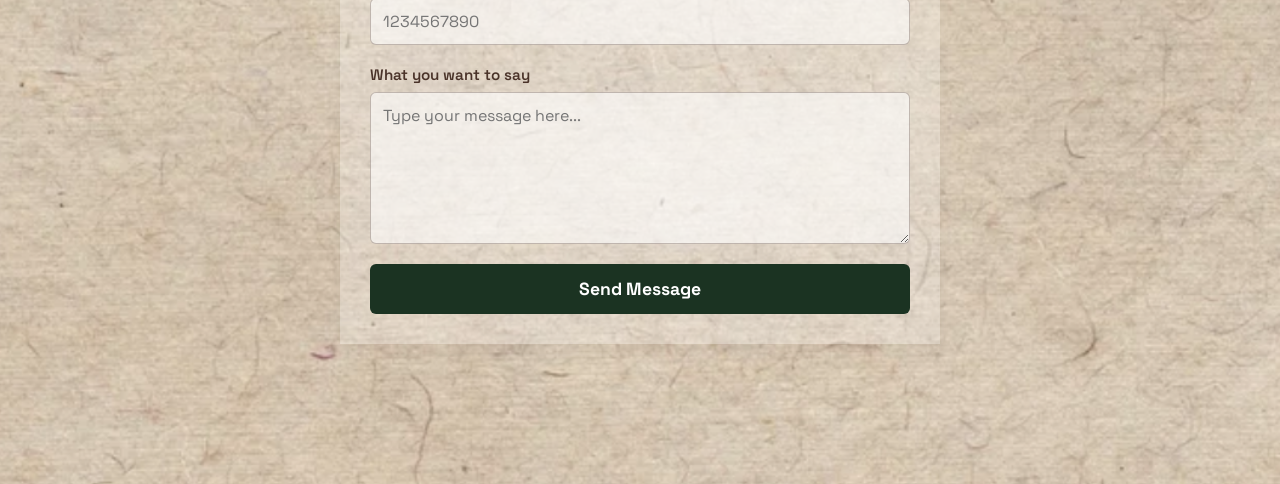
==== commit 38c8b3eb: "GUYS ONLY THE PROJECT SECTION IS LEFT TO GIVE DETAILS TO YAY" ====
--- a/portfolio.html
+++ b/portfolio.html
@@ -32,13 +32,11 @@
                 <section class="sec" id="about">
                     <h2>About Me</h2>
                     <div class="layout-container">
-                        <p class="left-text">Hi, I'm Paksh — a student, builder, and tech enthusiast with a deep curiosity for how technology shapes the world, and an even deeper drive to shape it myself. Currently studying at DPS Noida, Sector 30, I've never been content with just learning things; I need to build them.<br>
-That restless ambition led me to found CodeKiran, a non-profit dedicated to tech awareness and digital literacy. I believe technology is a language — and every person deserves the chance to speak it fluently. CodeKiran is my way of making that happen, one conversation, workshop, and initiative at a time. Alongside that, I co-founded The Alfaaz Newsletter — a space where ideas meet their voice and words carry purpose. Because building things isn't just about code and tools; it's about stories, communities, and the ideas we choose to amplify.<br>
+                        <p class="left-text">Hi, I'm Paksh — a student, builder, and tech enthusiast with a deep curiosity for how technology shapes the world, and an even deeper drive to shape it myself. Currently studying at DPS Noida, Sector 30, I've never been content with just learning things; I need to build them.<br><br>
+That restless ambition led me to found CodeKiran, a non-profit dedicated to tech awareness and digital literacy. I believe technology is a language — and every person deserves the chance to speak it fluently. CodeKiran is my way of making that happen, one conversation, workshop, and initiative at a time. Alongside that, I co-founded The Alfaaz Newsletter — a space where ideas meet their voice and words carry purpose. Because building things isn't just about code and tools; it's about stories, communities, and the ideas we choose to amplify.<br><br>
 I'm driven by curiosity, guided by a bold vision, and energised by the belief that students don't just inherit the future — we build it.</p>
                         <div class="about-image-group">
-                            <img src="img10.png" class="side-img" alt="10">
-                            <img src="img11.png" class="focus-img" alt="11">
-                            <img src="img12.png" class="side-img" alt="12">
+                            <img src="img17.jpg" class="focus-img" alt="11">                        
                         </div>
                     </div>
                 </section>
@@ -138,18 +136,51 @@
                     <h2 class="has">Initiatives</h2>
                         <div class="vroaajkalthandbahuthogayihai">
                             <div class ="AYELISTENTOTHIS">
-                                <img src="" alt=".." class="HOPLAYIVO-HUMHIPLAYETHE">
                                 <h3 class="RAPKATHAMAUSAM">CodeKiran</h3>
-                                <img src="" alt=".." class="ITNEMEINTUJHELAGGAYITHAND">
-                                <p class="LAADLEISS-SETHANDETOUSKEREPLYTHE">lorem ipsum dolor sit amet, consectetur adipiscing elit. bro finish this come on vs code wheres the lorem placeholder whys it glitchin</p>
+                                <hr class="initiative-hr">
+                                <div class="initiative-layout">
+                                    <p class="LAADLEISS-SETHANDETOUSKEREPLYTHE">CodeKiran is only getting started — and it's already changing lives.<br> <br>
+Founded on the belief that knowledge shouldn't be a privilege, CodeKiran is a non-profit on a mission to bring tech awareness, digital literacy, and core academic education to those who need it most. Operating both online and offline, it meets people exactly where they are — no barriers, no excuses. In its earliest days alone, it has reached over 50 students and 100 adults — real people, in real communities, walking away with skills and understanding they didn't have before. Beyond technology, CodeKiran has stepped into the gaps the system leaves behind, teaching mathematics and physics to underserved learners who had little else to rely on.<br><br>
+We aren't a regular non-profit, we're an infrastructure. CodeKiran is being built with the conviction that an educated, tech-literate generation doesn't happen by accident — it happens because someone decided to show up and make it happen, in person and online, wherever the need exists. What exists today is just the foundation. What comes next is the point.</p>
+                                    <div class="initiative-images">
+                                        <img src="img21.png" alt=".." class="initiative-img1">
+                                        <img src="img20.png" alt=".." class="initiative-img">
+                                    </div>
+                                </div>
                             </div>
                             <br>
                             <br>
                             <div class ="AYELISTENTOTHIS">
-                                <img src="" alt=".." class="HOPLAYIVO-HUMHIPLAYETHE">
                                 <h3 class="RAPKATHAMAUSAM">Alfaaz</h3>
-                                <img src="" alt=".." class="ITNEMEINTUJHELAGGAYITHAND">
-                                <p class="LAADLEISS-SETHANDETOUSKEREPLYTHE">lorem ipsum dolor sit amet, consectetur adipiscing elit. bro finish this come on vs code wheres the lorem placeholder whys it glitchin</p>
+                                <hr class="initiative-hr">
+                                <div class="initiative-layout">
+                                    <p class="LAADLEISS-SETHANDETOUSKEREPLYTHE">The Alfaaz Newsletter was born out of a simple but urgent observation — an entire generation has stopped reading the news, not because they don't care, but because the news stopped speaking their language.<br><br>Alfaaz is here to change that. Built from the ground up for the new generation, it's a free, multi-page newsletter that covers current affairs, culture, and the topics that actually matter to young people today — written in a way that feels like them, not at them. When it launches, it will be distributed directly through affiliated schools, putting informed, engaging, and genuinely interesting content into the hands of students who would never have gone looking for it themselves. No paywalls, no gatekeeping, no dull headlines — just the world, made relevant.<br><br>
+Each edition spans a range of topics across dedicated pages, designed so that every reader finds something that pulls them in. The goal isn't just to inform — it's to rebuild the habit of curiosity, to make staying informed feel less like homework and more like something worth showing up for every day.<br><br>
+Alfaaz is a reclamation — of attention, of awareness, and of a generation that has far more to say about the world than anyone has given them credit for.</p>
+                                    <div class="initiative-images">
+                                        <svg class="mughal-svg" viewBox="0 0 100 300" preserveAspectRatio="xMidYMid meet">
+                                            <!-- Main Arch Structure -->
+                                            <path d="M10,300 L90,300 L90,60 C90,30 50,0 50,0 C50,0 10,30 10,60 L10,300 Z" fill="#D2B48C" stroke="#A68B6A" stroke-width="1" opacity="0.6"/>
+                                            
+                                            <!-- Inner Cusped Arch -->
+                                            <path d="M20,300 L80,300 L80,80 C80,75 75,70 70,72 C65,65 60,60 50,60 C40,60 35,65 30,72 C25,70 20,75 20,80 L20,300 Z" fill="none" stroke="#A68B6A" stroke-width="0.8" opacity="0.5"/>
+                                            
+                                            <!-- Jali Pattern (Geometric Lattice) -->
+                                            <g fill="none" stroke="#A68B6A" stroke-width="0.3" opacity="0.3">
+                                                <path d="M20,100 L80,100 M20,120 L80,120 M20,140 L80,140 M20,160 L80,160 M20,180 L80,180 M20,200 L80,200 M20,220 L80,220 M20,240 L80,240 M20,260 L80,260 M20,280 L80,280"/>
+                                                <path d="M30,80 L30,300 M40,65 L40,300 M50,60 L50,300 M60,65 L60,300 M70,80 L70,300"/>
+                                                <path d="M20,100 L40,80 M20,120 L60,80 M20,140 L80,80 M20,160 L80,100 M20,180 L80,120 M20,200 L80,140 M20,220 L80,160 M20,240 L80,180 M20,260 L80,200 M20,280 L80,220 M40,300 L80,260 M60,300 L80,280"/>
+                                                <path d="M80,100 L60,80 M80,120 L40,80 M80,140 L20,80 M80,160 L20,100 M80,180 L20,120 M80,200 L20,140 M80,220 L20,160 M80,240 L20,180 M80,260 L20,200 M80,280 L20,220 M60,300 L20,260 M40,300 L20,280"/>
+                                            </g>
+                                            
+                                            <!-- Decorative Finial (Top) -->
+                                            <path d="M50,0 L53,10 L50,15 L47,10 Z" fill="#A68B6A" opacity="0.7"/>
+                                            
+                                            <!-- Base border -->
+                                            <rect x="10" y="295" width="80" height="5" fill="#A68B6A" opacity="0.6"/>
+                                        </svg>
+                                    </div>
+                                </div>
                             </div>
                         </div>
                 </section>
--- a/pks.css
+++ b/pks.css
@@ -44,7 +44,7 @@
     flex-direction: column;
     align-items: center;
     gap: 8px;
-    color: #A89C8C;
+    color: #a89c8cb5;
 }
 
 .modal-content .article-image-placeholder svg {
@@ -290,19 +290,38 @@
 
 /* ─── ABOUT — LAYOUT ──────────────────────────────────────────────────────── */
 .layout-container {
-    display: grid;
-    grid-template-columns: 1fr auto;
-    gap: 40px;
-    align-items: stretch;
-    width: 100%;
-    max-width: 1000px;
+    display: flex;
+    flex-direction: row;
+    gap: 60px;
+    align-items: center;
+    justify-content: space-between;
+    width: 100%;
+    max-width: 1100px;
     margin: 0 auto;
 }
 
 .left-text {
+    flex: 1;
     margin: 0;
-    line-height: 1.6;
-    font-size: 1.1rem;
+    line-height: 1.8;
+    font-size: 1.15rem;
+    text-align: left;
+}
+
+@media (max-width: 900px) {
+    .layout-container {
+        flex-direction: column-reverse;
+        gap: 40px;
+        text-align: center;
+    }
+    
+    .left-text {
+        text-align: center;
+    }
+
+    .sec {
+        padding: 60px 20px;
+    }
 }
 
 /* ─── ABOUT — VERTICAL IMAGES ────────────────────────────────────────────── */
@@ -312,22 +331,14 @@
     align-items: center;
     justify-content: center;
     gap: 15px;
-    width: 250px;
+    width: 200px;
 }
 
 .about-image-group img {
-    width: 100%;
+    width: 150%;
     height: auto;
     object-fit: contain;
     border-radius: 0;
-}
-
-.side-img {
-    max-width: 120px;
-}
-
-.focus-img {
-    max-width: 180px;
 }
 
 /* ─── PROJECTS — 3D CAROUSEL ─────────────────────────────────────────────── */
@@ -466,12 +477,12 @@
 
 /* ─── INITIATIVES ─────────────────────────────────────────────────────────── */
 .AYELISTENTOTHIS {
-    display: block;
+    display: flex;
+    flex-direction: column;
     background-color: #e7d9c950;
     border: 1px solid #7d4f3770;
-    padding: 15px;
-    width: 100%;
-    height: 80%;
+    padding: 30px;
+    width: 100%;
     box-sizing: border-box;
     font-family: "Space Grotesk", sans-serif;
     box-shadow: 2px 4px 10px rgba(0, 0, 0, 0.05);
@@ -485,40 +496,79 @@
     color: #1C3A27;
     font-size: 2.2em;
     font-weight: 600;
-    margin-top: 0;
     margin-bottom: 10px;
     text-align: center;
-    border-bottom: 2px solid #7D4F37;
-    padding-bottom: 5px;
-}
-
-.ITNEMEINTUJHELAGGAYITHAND {
-    float: right;
-    margin-left: 15px;
-    margin-bottom: 5px;
-    width: 110px;
-    height: 90px;
+}
+
+.initiative-hr {
+    border: none;
+    height: 2px;
+    background-color: #7D4F37;
+    margin-bottom: 25px;
+    width: 100%;
+}
+
+.initiative-layout {
+    display: flex;
+    flex-direction: row;
+    gap: 40px;
+    align-items: flex-start;
+    justify-content: space-between;
+}
+
+.initiative-images {
+    display: flex;
+    flex-direction: column;
+    gap: 15px;
+    flex-shrink: 0;
+    width: 200px;
+    align-items: center;
+}
+
+.initiative-img {
+    width: 100%;
+    height: auto;
     object-fit: cover;
-    border-radius: 6px;
     border: 1px solid rgba(125, 79, 55, 0.2);
-    transform: translateZ(0);
+}
+.initiative-img1 {
+    width: 50%;
+    height: auto;
+    object-fit: cover;
+    border: 1px solid rgba(125, 79, 55, 0.2);
 }
 
 .LAADLEISS-SETHANDETOUSKEREPLYTHE {
+    flex: 1;
     color: #2B2625;
-    font-size: 0.85em;
-    line-height: 1.4;
+    font-size: 1rem;
+    line-height: 1.6;
     margin: 0;
     text-align: left;
-    -webkit-hyphens: auto;
-    -ms-hyphens: auto;
-    hyphens: auto;
-}
-
-.HOPLAYIVO-HUMHIPLAYETHE {
-    display: flex;
-    align-items: center;
-    gap: 15px;
+}
+
+.mughal-svg {
+    width: 100%;
+    height: 100%;
+    min-height: 280px;
+    max-height: 450px;
+    display: block;
+    margin: 0 auto;
+    filter: drop-shadow(0 2px 4px rgba(0, 0, 0, 0.05));
+}
+
+.mughal-svg path, 
+.mughal-svg rect, 
+.mughal-svg circle, 
+.mughal-svg g {
+    transition: opacity 0.3s ease;
+}
+
+@media (max-width: 900px) {
+    .mughal-svg {
+        width: 150px;
+        min-height: 200px;
+    }
 }
 
 /* ─── MODAL ───────────────────────────────────────────────────────────────── */
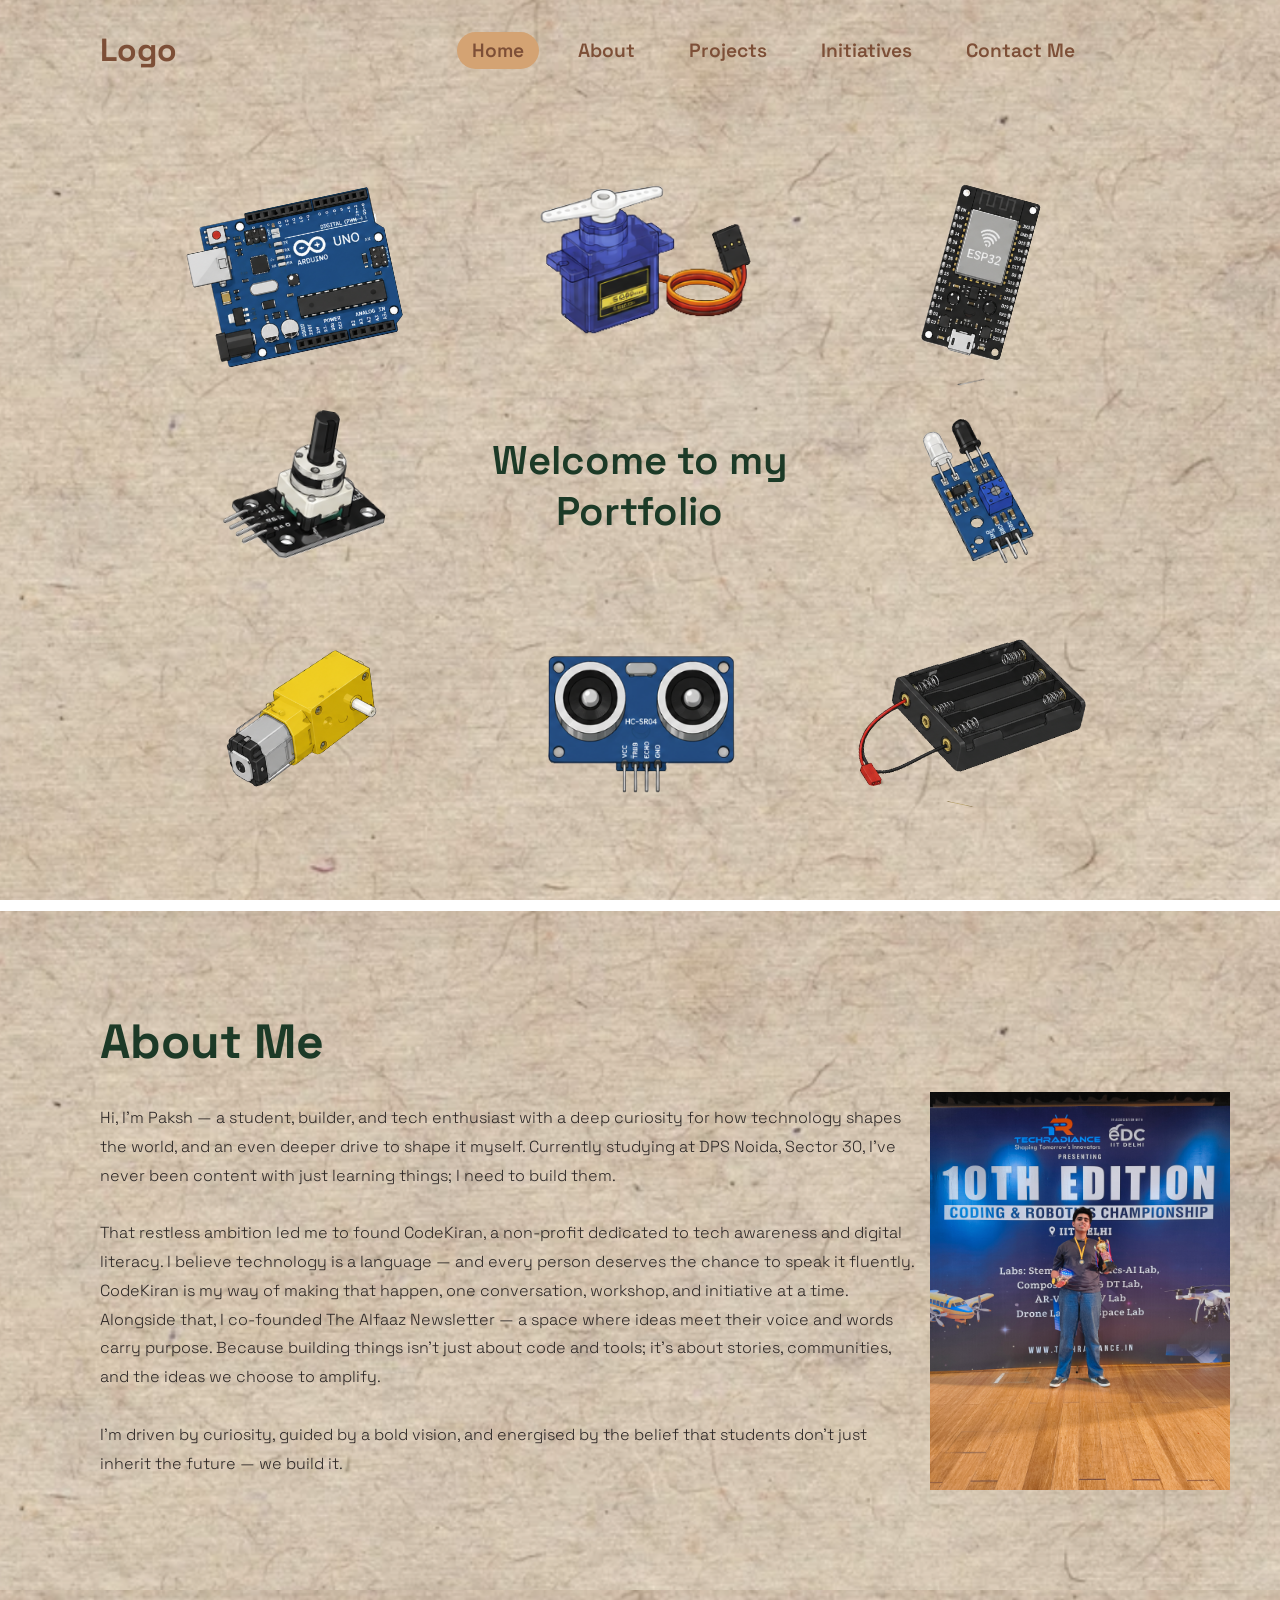
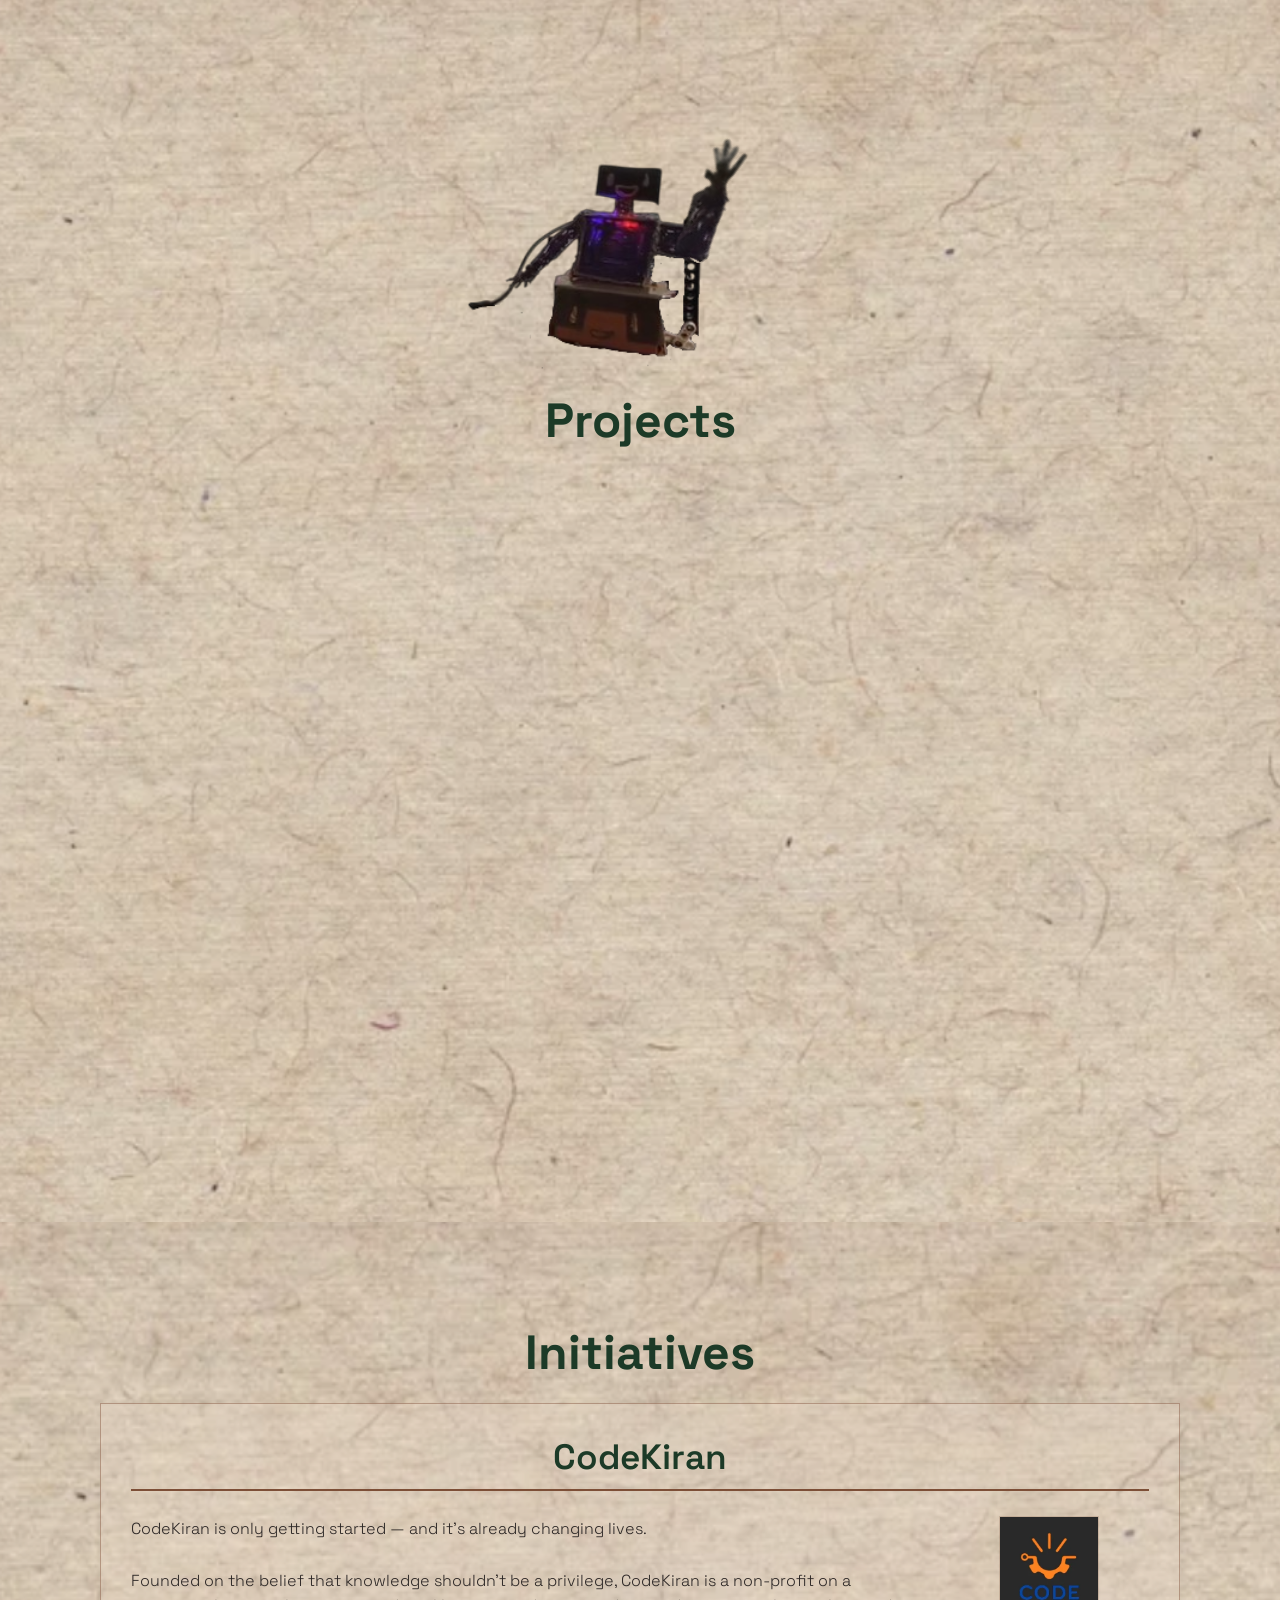
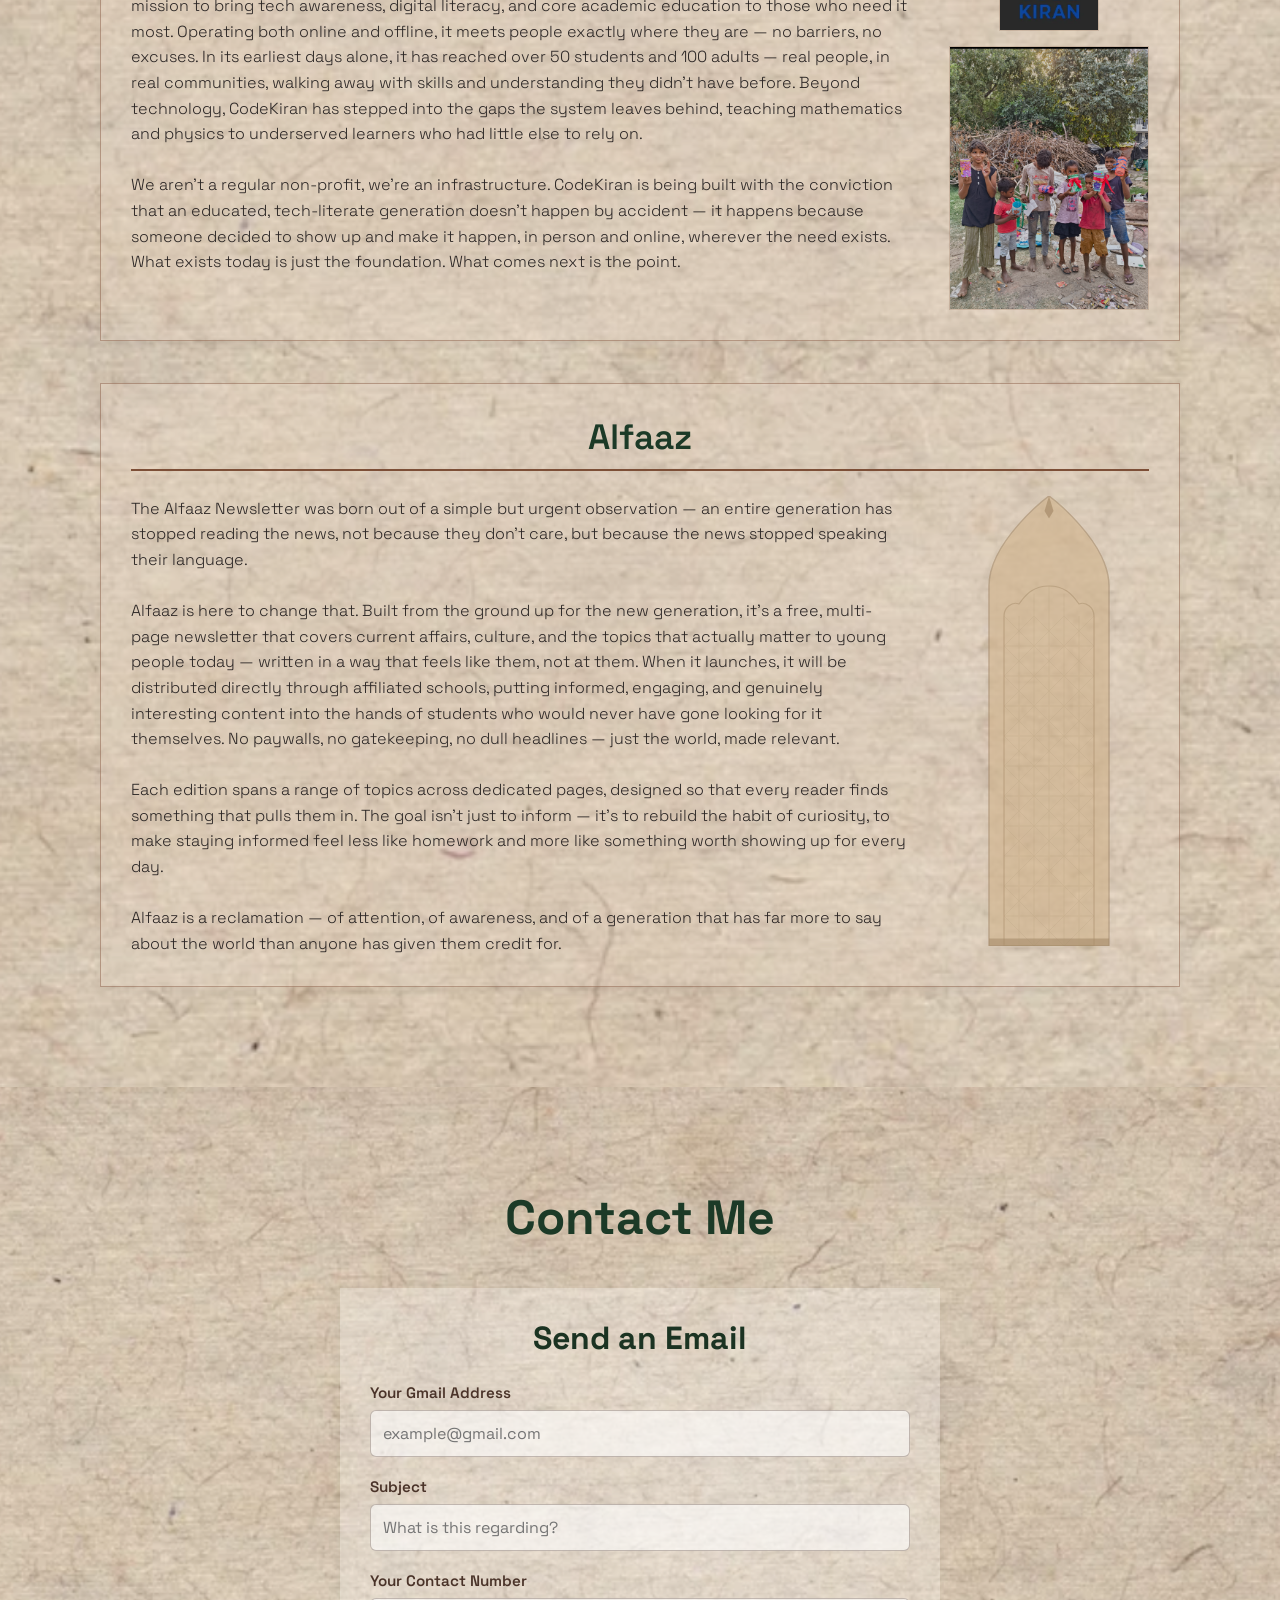
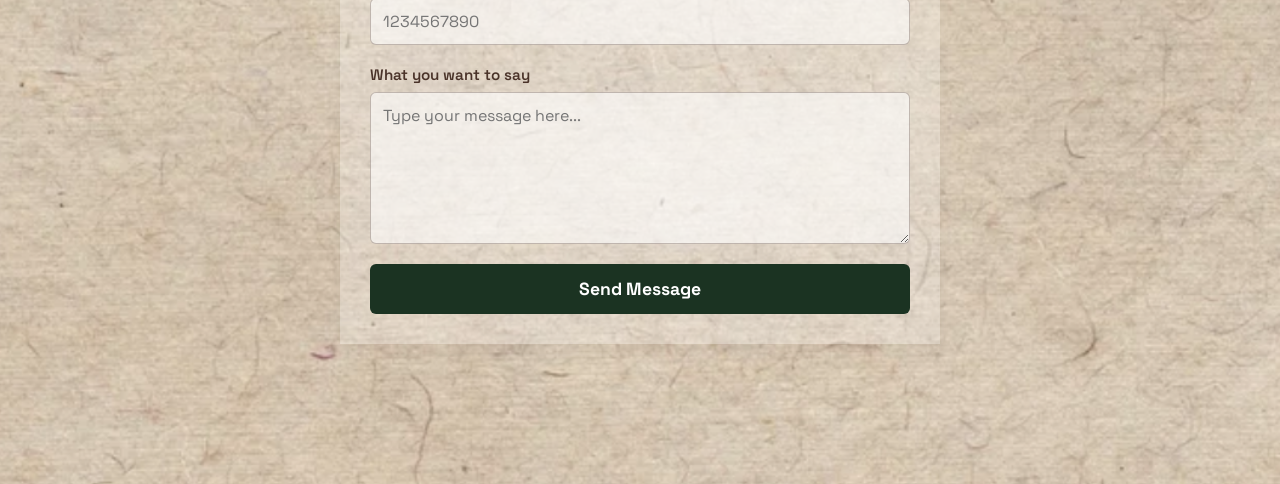
==== commit ec30b422: "bn" ====
--- a/portfolio.html
+++ b/portfolio.html
@@ -120,7 +120,7 @@
                                     </p>
                                 </div>
                             </div>
-                            <div class="guy" style="--position: 9;">
+                            <div class="guy" style="--position: 9;">/*gitcommitnotworkin??????, random comment to recommit*/
                                 <div class="article-box" id="pj9">
                                     <h3 class="article-title">Lorem Ipsum Heading</h3>
                                     <img src="https://placehold.co/250x200/D4A373/ffffff?text=Image" alt="Article Thumbnail" class="article-img">
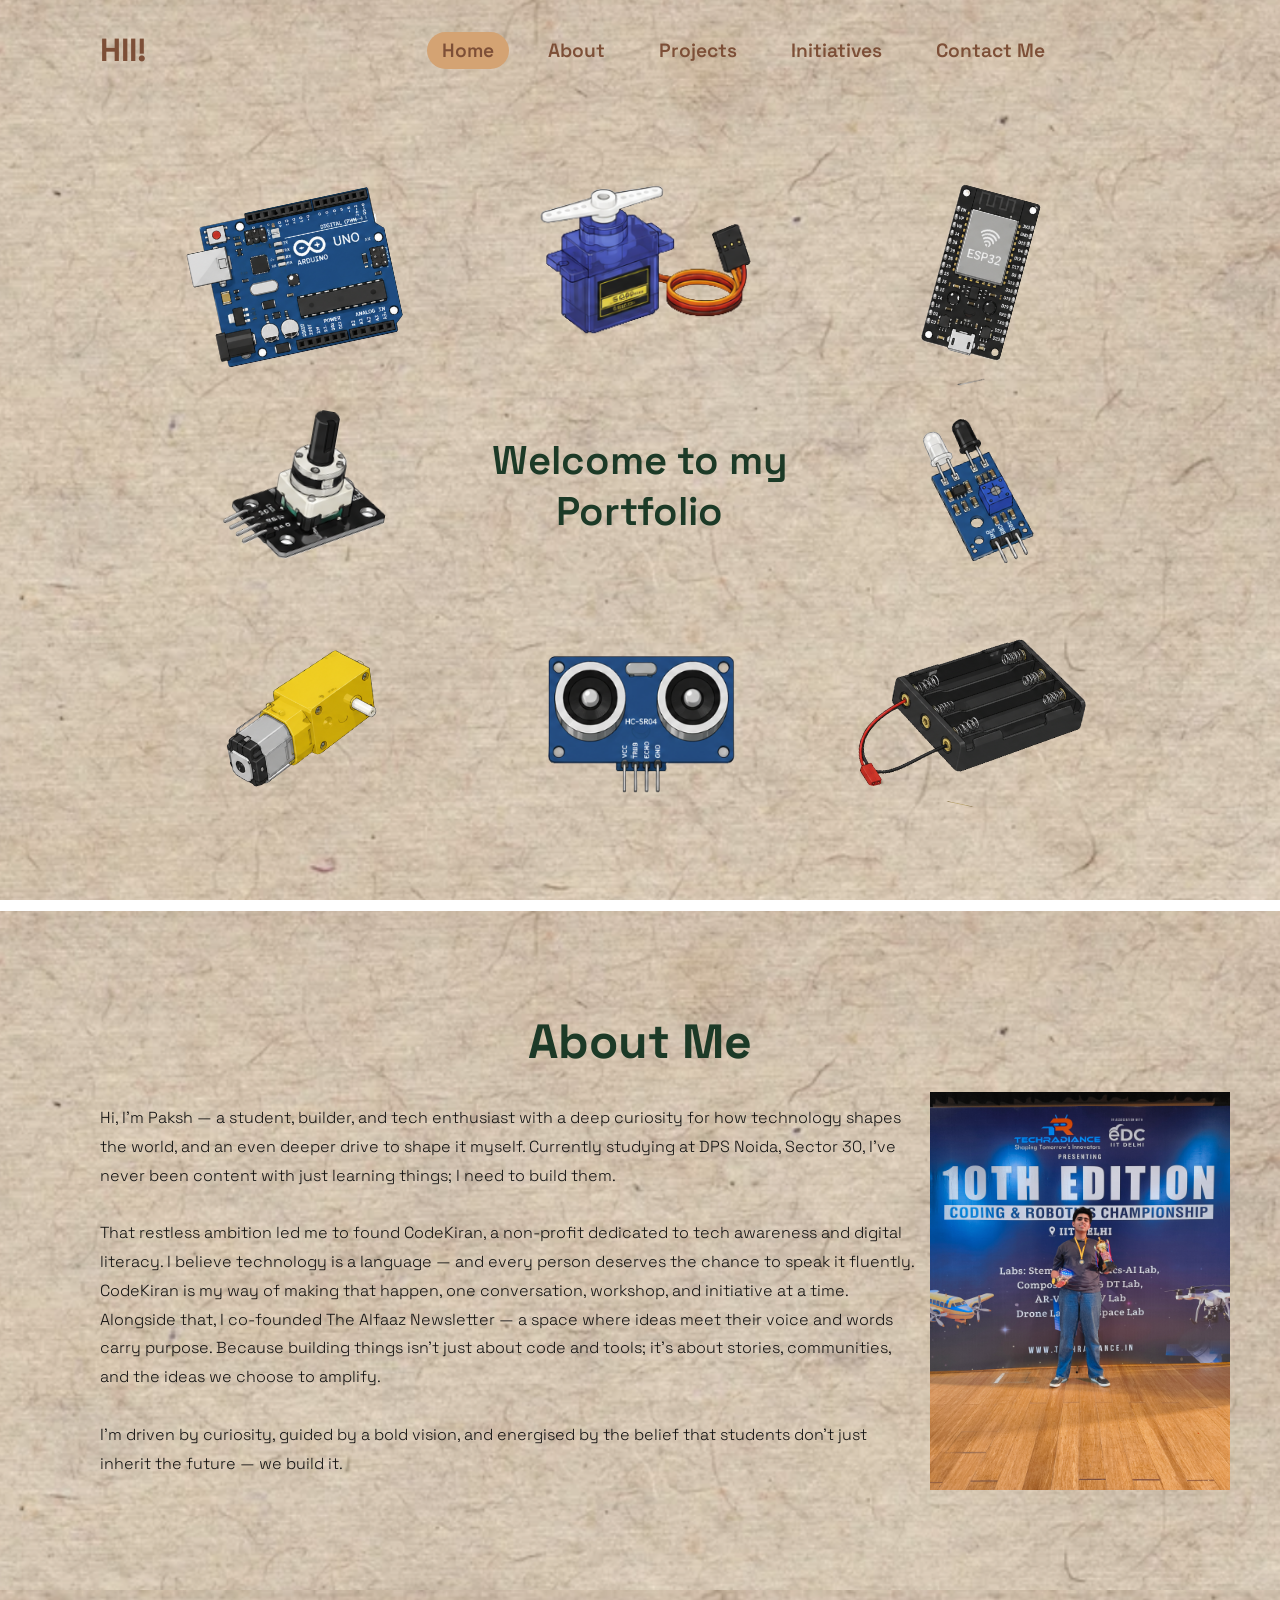
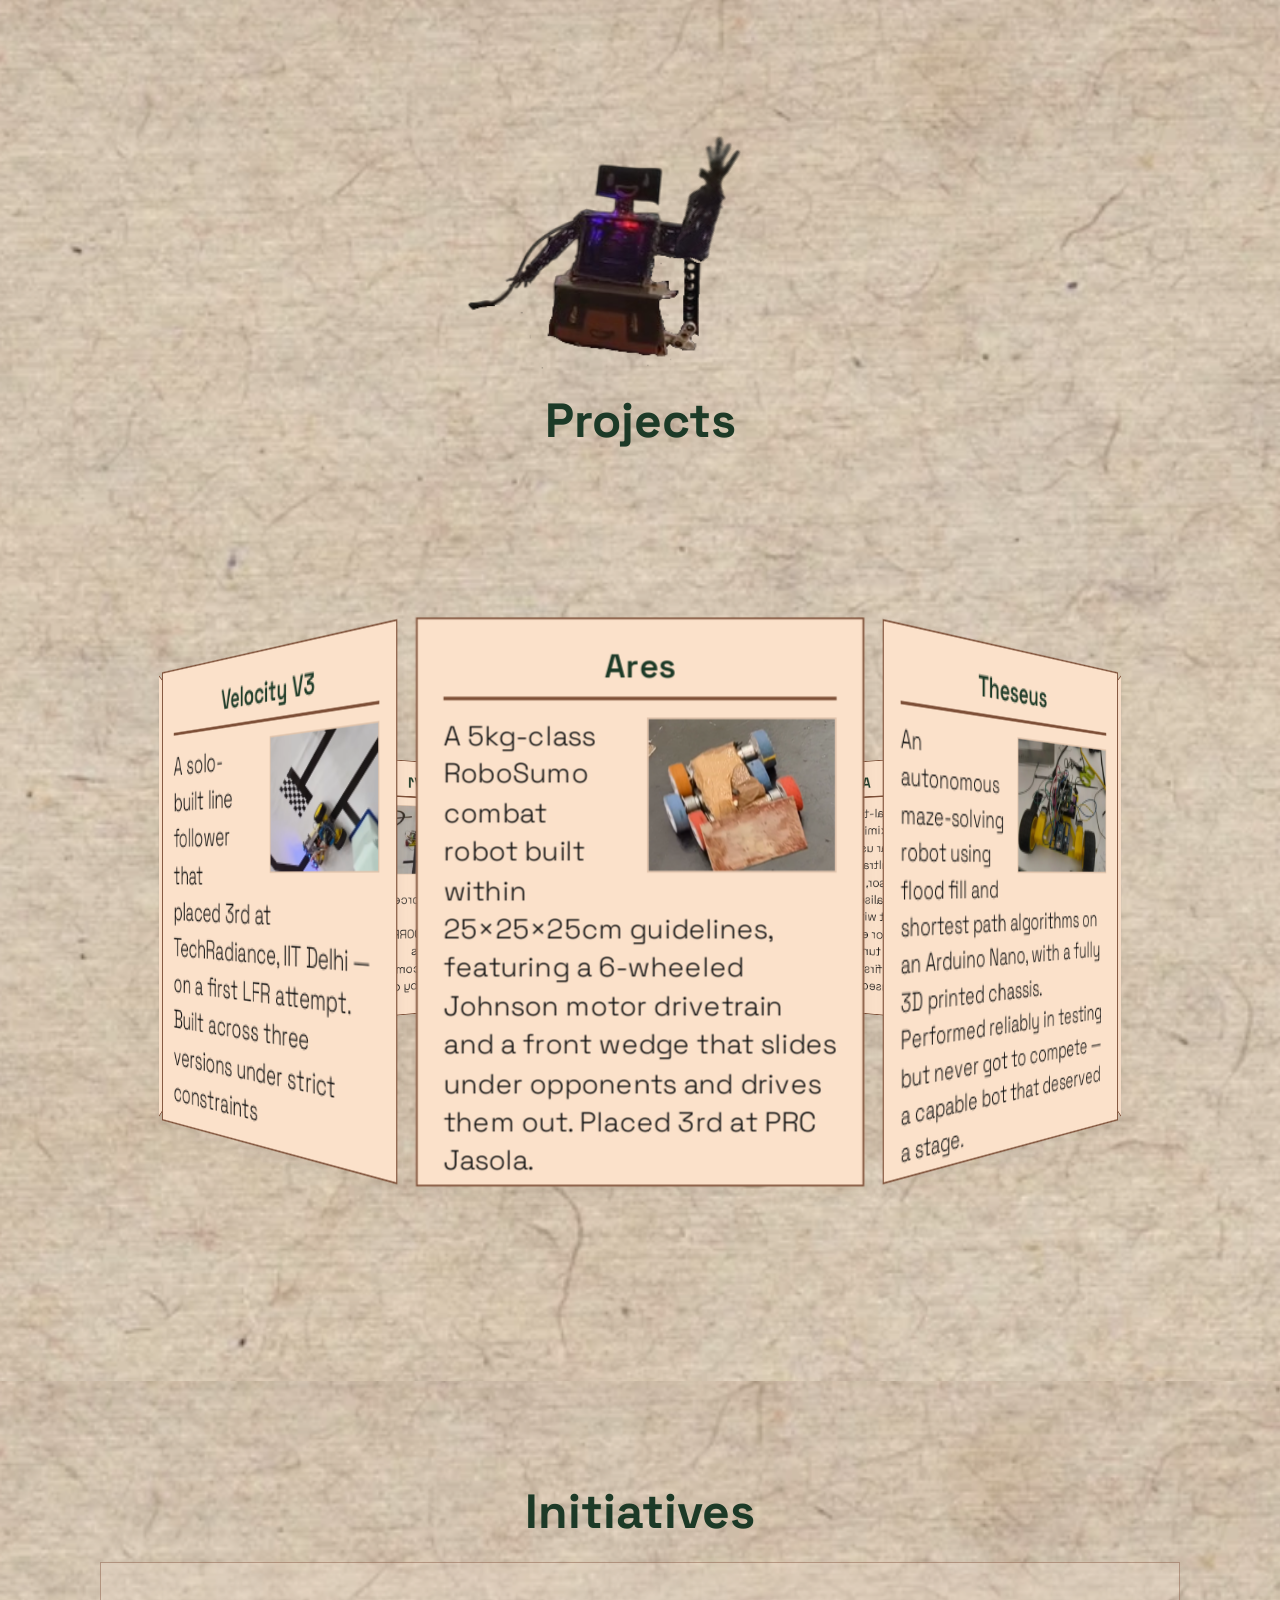
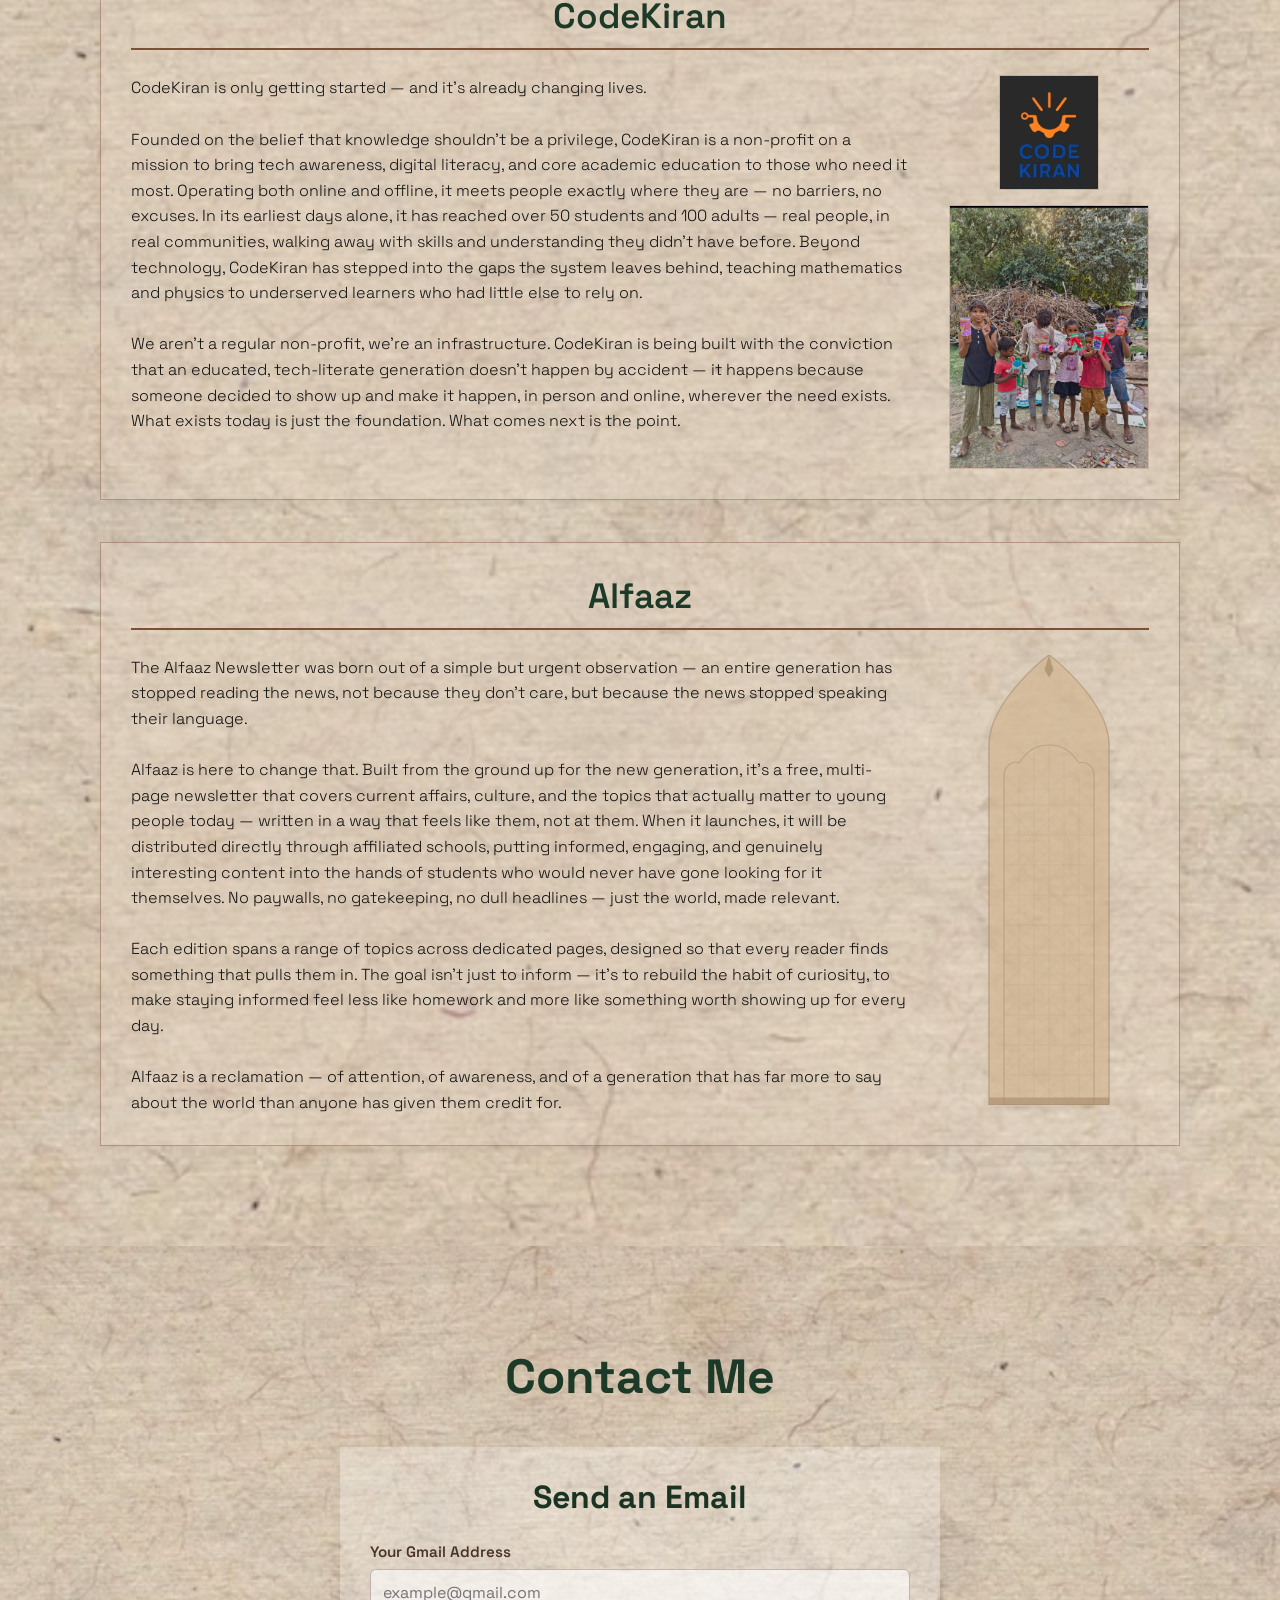
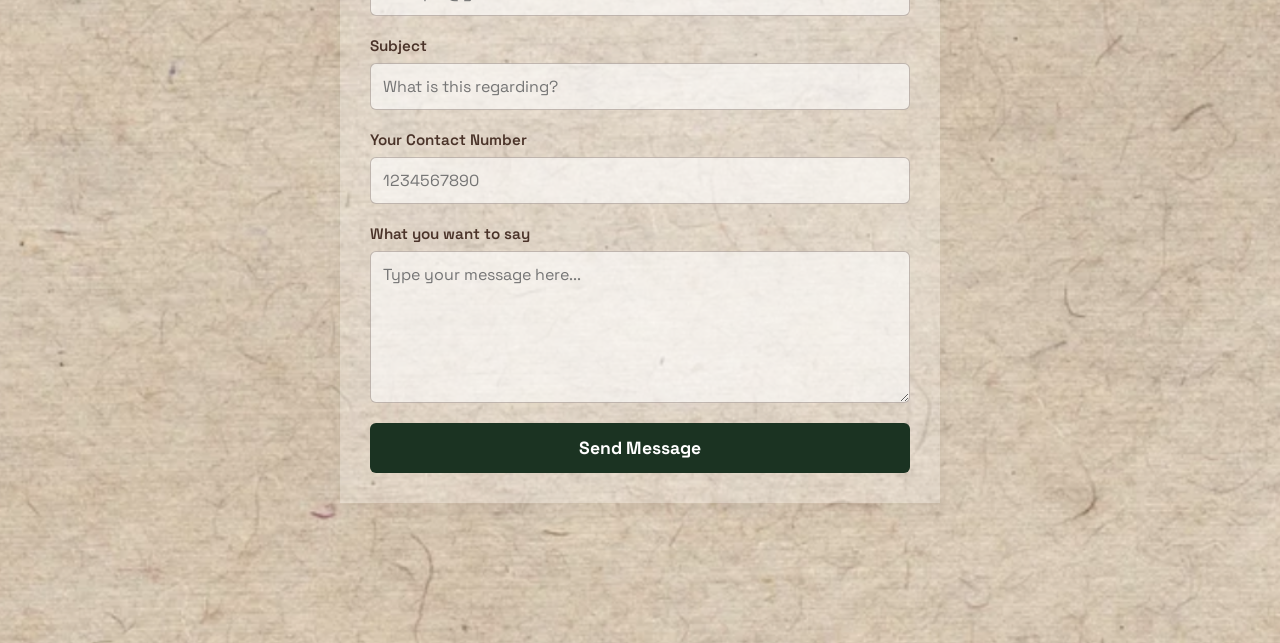
==== commit c6e92ae0: "FINAL SITE DONE" ====
--- a/portfolio.html
+++ b/portfolio.html
@@ -9,7 +9,7 @@
     <body>
         <div class="app-scrollbar-wrapper">
                 <header>
-                    <h2 class="logo">Logo</h2>
+                    <h2 class="logo">HII!</h2>
                     <nav class="navigation">
                         <a href="#home" class="active">Home</a>
                         <a href="#about">About</a>
@@ -30,7 +30,7 @@
                     <img src="img11.png" alt="7" id="img7">
                 </section>
                 <section class="sec" id="about">
-                    <h2>About Me</h2>
+                    <h2 class="has">About Me</h2>
                     <div class="layout-container">
                         <p class="left-text">Hi, I'm Paksh — a student, builder, and tech enthusiast with a deep curiosity for how technology shapes the world, and an even deeper drive to shape it myself. Currently studying at DPS Noida, Sector 30, I've never been content with just learning things; I need to build them.<br><br>
 That restless ambition led me to found CodeKiran, a non-profit dedicated to tech awareness and digital literacy. I believe technology is a language — and every person deserves the chance to speak it fluently. CodeKiran is my way of making that happen, one conversation, workshop, and initiative at a time. Alongside that, I co-founded The Alfaaz Newsletter — a space where ideas meet their voice and words carry purpose. Because building things isn't just about code and tools; it's about stories, communities, and the ideas we choose to amplify.<br><br>
@@ -47,86 +47,89 @@
                     </div>
                     <h2 class="has">Projects</h2>
                     <div class="man">
-                        <div class="boy" style="--quantity: 9;">
+                        <div class="boy" style="--quantity: 10;">
                             <div class="guy" style="--position: 1;">
                                 <div class="article-box" id="pj1">
-                                    <h3 class="article-title">Lorem Ipsum Heading</h3>
-                                    <img src="https://placehold.co/250x200/D4A373/ffffff?text=Image" alt="Article Thumbnail" class="article-img">
-                                    <p class="article-text">
-                                        Lorem ipsum dolor sit amet, consectetur adipiscing elit. Sed do eiusmod tempor incididunt ut labore et dolore magna aliqua. Ut enim ad minim veniam, quis nostrud exercitation ullamco laboris nisi ut aliquip ex ea commodo consequat. Duis aute irure dolor in reprehenderit in voluptate velit esse cillum dolore.
-                                    </p>
+                                    <h3 class="article-title">Ares</h3>
+                                    <img src="img29.png" alt="Article Thumbnail" class="article-img">
+                                    <p class="article-text">
+                                       A 5kg-class RoboSumo combat robot built within 25×25×25cm guidelines, featuring a 6-wheeled Johnson motor drivetrain and a front wedge that slides under opponents and drives them out. Placed 3rd at PRC Jasola.</p>
                                 </div>
                             </div>
                             <div class="guy" style="--position: 2;">
                                 <div class="article-box" id="pj2">
-                                    <h3 class="article-title">Lorem Ipsum Heading</h3>
-                                    <img src="https://placehold.co/250x200/D4A373/ffffff?text=Image" alt="Article Thumbnail" class="article-img">
-                                    <p class="article-text">
-                                        Lorem ipsum dolor sit amet, consectetur adipiscing elit. Sed do eiusmod tempor incididunt ut labore et dolore magna aliqua. Ut enim ad minim veniam, quis nostrud exercitation ullamco laboris nisi ut aliquip ex ea commodo consequat. Duis aute irure dolor in reprehenderit in voluptate velit esse cillum dolore.
+                                    <h3 class="article-title">Velocity V3<h3>
+                                    <img src="img26.png" alt="Article Thumbnail" class="article-img">
+                                    <p class="article-text">
+                                        
+A solo-built line follower that placed 3rd at TechRadiance, IIT Delhi — on a first LFR attempt. Built across three versions under strict constraints
                                     </p>
                                 </div>
                             </div>
                             <div class="guy" style="--position: 3;">
                                 <div class="article-box" id="pj3">
-                                    <h3 class="article-title">Lorem Ipsum Heading</h3>
-                                    <img src="https://placehold.co/250x200/D4A373/ffffff?text=Image" alt="Article Thumbnail" class="article-img">
-                                    <p class="article-text">
-                                        Lorem ipsum dolor sit amet, consectetur adipiscing elit. Sed do eiusmod tempor incididunt ut labore et dolore magna aliqua. Ut enim ad minim veniam, quis nostrud exercitation ullamco laboris nisi ut aliquip ex ea commodo consequat. Duis aute irure dolor in reprehenderit in voluptate velit esse cillum dolore.
+                                    <h3 class="article-title">Cosmo</h3>
+                                    <img src="img33.png" alt="Article Thumbnail" class="article-img">
+                                    <p class="article-text">
+                                        A cheerful purple desk robot hand-crafted with a 3D pen. Uses OpenCV face recognition to identify people and waves hello through a hinged arm mechanism — built solo with an Arduino Nano and a laptop camera.
                                     </p>
                                 </div>
                             </div>
                             <div class="guy" style="--position: 4;">
                                 <div class="article-box" id="pj4">
-                                    <h3 class="article-title">Lorem Ipsum Heading</h3>
-                                    <img src="https://placehold.co/250x200/D4A373/ffffff?text=Image" alt="Article Thumbnail" class="article-img">
-                                    <p class="article-text">
-                                        Lorem ipsum dolor sit amet, consectetur adipiscing elit. Sed do eiusmod tempor incididunt ut labore et dolore magna aliqua. Ut enim ad minim veniam, quis nostrud exercitation ullamco laboris nisi ut aliquip ex ea commodo consequat. Duis aute irure dolor in reprehenderit in voluptate velit esse cillum dolore.
-                                    </p>
+                                    <h3 class="article-title">Hermes</h3>
+                                    <img src="img25.png" alt="Article Thumbnail" class="article-img">
+                                    <p class="article-text">
+                                       A 5kg-class RoboRace bot with an AWD 4-Johnson-motor drivetrain, tuned to 600RPM after extensive testing. Custom-cut motor shafts reduce weight and improve handling. Qualified at PRC Tagore Garden, Top 5 at PRC Jasola.</p>
                                 </div>
                             </div>
                             <div class="guy" style="--position: 5;">
                                 <div class="article-box" id="pj5">
-                                    <h3 class="article-title">Lorem Ipsum Heading</h3>
-                                    <img src="https://placehold.co/250x200/D4A373/ffffff?text=Image" alt="Article Thumbnail" class="article-img">
-                                    <p class="article-text">
-                                        Lorem ipsum dolor sit amet, consectetur adipiscing elit. Sed do eiusmod tempor incididunt ut labore et dolore magna aliqua. Ut enim ad minim veniam, quis nostrud exercitation ullamco laboris nisi ut aliquip ex ea commodo consequat. Duis aute irure dolor in reprehenderit in voluptate velit esse cillum dolore.
-                                    </p>
+                                    <h3 class="article-title">Epimetheus V1</h3>
+                                    <img src="img24.png" alt="Article Thumbnail" class="article-img">
+                                    <p class="article-text">
+                                         V1 & V2
+V1 is a podium-finishing LFR (3rd, PRC Jasola) with an impeller for downforce, a curved IR array, hand-soldered PCB, and 2000RPM N20 motors. V2 pushes further — the PCB becomes the chassis, powered by dual DRV drivers.</p>
                                 </div>
                             </div>
                             <div class="guy" style="--position: 6;">
                                 <div class="article-box" id="pj6">
-                                    <h3 class="article-title">Lorem Ipsum Heading</h3>
-                                    <img src="https://placehold.co/250x200/D4A373/ffffff?text=Image" alt="Article Thumbnail" class="article-img">
-                                    <p class="article-text">
-                                        Lorem ipsum dolor sit amet, consectetur adipiscing elit. Sed do eiusmod tempor incididunt ut labore et dolore magna aliqua. Ut enim ad minim veniam, quis nostrud exercitation ullamco laboris nisi ut aliquip ex ea commodo consequat. Duis aute irure dolor in reprehenderit in voluptate velit esse cillum dolore.
-                                    </p>
+                                    <h3 class="article-title">DodgeX</h3>
+                                    <img src="img30.png" alt="Article Thumbnail" class="article-img">
+                                    <p class="article-text">
+                                        A retro pixel-art dodge game controlled entirely by hand gestures. Built in Python using OpenCV and MediaPipe, players switch lanes in real time by moving their hand left or right — no keyboard needed.</p>
                                 </div>
                             </div>
                             <div class="guy" style="--position: 7;">
                                 <div class="article-box" id="pj7">
-                                    <h3 class="article-title">Lorem Ipsum Heading</h3>
-                                    <img src="https://placehold.co/250x200/D4A373/ffffff?text=Image" alt="Article Thumbnail" class="article-img">
-                                    <p class="article-text">
-                                        Lorem ipsum dolor sit amet, consectetur adipiscing elit. Sed do eiusmod tempor incididunt ut labore et dolore magna aliqua. Ut enim ad minim veniam, quis nostrud exercitation ullamco laboris nisi ut aliquip ex ea commodo consequat. Duis aute irure dolor in reprehenderit in voluptate velit esse cillum dolore.
-                                    </p>
+                                    <h3 class="article-title">Arduino Radar</h3>
+                                    <img src="img28.png" alt="Article Thumbnail" class="article-img">
+                                    <p class="article-text">
+                                        A real-time proximity radar using an ultrasonic sensor, visualised through Python. Built without a servo or motor encoder, the sweep was tuned entirely by hand — a first Arduino project that refused to take shortcuts.</p>
                                 </div>
                             </div>
                             <div class="guy" style="--position: 8;">
                                 <div class="article-box" id="pj8">
-                                    <h3 class="article-title">Lorem Ipsum Heading</h3>
-                                    <img src="https://placehold.co/250x200/D4A373/ffffff?text=Image" alt="Article Thumbnail" class="article-img">
-                                    <p class="article-text">
-                                        Lorem ipsum dolor sit amet, consectetur adipiscing elit. Sed do eiusmod tempor incididunt ut labore et dolore magna aliqua. Ut enim ad minim veniam, quis nostrud exercitation ullamco laboris nisi ut aliquip ex ea commodo consequat. Duis aute irure dolor in reprehenderit in voluptate velit esse cillum dolore.
-                                    </p>
-                                </div>
-                            </div>
-                            <div class="guy" style="--position: 9;">/*gitcommitnotworkin??????, random comment to recommit*/
+                                    <h3 class="article-title">PocketRC</h3>
+                                    <img src="img23.png" alt="Article Thumbnail" class="article-img">
+                                    <p class="article-text">
+                                      A Bluetooth-controlled RC car with variable speed control, operated through a custom Android app. Built solo with an Arduino Nano — a first hardware project that bridged embedded systems and mobile development.  </p>
+                                </div>
+                            </div>
+                            <div class="guy" style="--position: 9;">
                                 <div class="article-box" id="pj9">
-                                    <h3 class="article-title">Lorem Ipsum Heading</h3>
-                                    <img src="https://placehold.co/250x200/D4A373/ffffff?text=Image" alt="Article Thumbnail" class="article-img">
-                                    <p class="article-text">
-                                        Lorem ipsum dolor sit amet, consectetur adipiscing elit. Sed do eiusmod tempor incididunt ut labore et dolore magna aliqua. Ut enim ad minim veniam, quis nostrud exercitation ullamco laboris nisi ut aliquip ex ea commodo consequat. Duis aute irure dolor in reprehenderit in voluptate velit esse cillum dolore.
-                                    </p>
+                                    <h3 class="article-title">Unity</h3>
+                                    <img src="img32.png" alt="Article Thumbnail" class="article-img">
+                                    <p class="article-text">
+                                        A static website for a competition built in plain HTML, CSS, and JavaScript around the theme of unity and diversity. Placed Top 5 — and marks the starting point of my journey that has since grown into full-stack development. </p>
+                                </div>
+                            </div>
+                            <div class="guy" style="--position: 10;">
+                                <div class="article-box" id="pj10">
+                                    <h3 class="article-title">Theseus</h3>
+                                    <img src="img27.png" alt="Article Thumbnail" class="article-img">
+                                    <p class="article-text">
+                                       An autonomous maze-solving robot using flood fill and shortest path algorithms on an Arduino Nano, with a fully 3D printed chassis. Performed reliably in testing but never got to compete — a capable bot that deserved a stage.</p>
                                 </div>
                             </div>
                         </div>
--- a/pks.css
+++ b/pks.css
@@ -9,33 +9,66 @@
 }
 
 /* ─── MODAL ARTICLE STYLES ────────────────────────────────────────────────── */
+.modal-content {
+    background-color: transparent;
+    border: none;
+    border-radius: 0;
+    padding: 0;
+    width: 95%;
+    max-width: 950px;
+    max-height: 92vh;
+    overflow-y: auto; /* Scroll the modal itself if content is tall */
+    position: relative;
+    box-shadow: 0 10px 30px rgba(0, 0, 0, 0.3);
+    transform: scale(0.7);
+    transition: transform 0.3s cubic-bezier(0.34, 1.56, 0.64, 1);
+}
+
 .modal-content .article-box {
     width: 100%;
-    background: #F7F2E8;
+    min-height: 100%;
+    background: rgba(226, 212, 195, 0.98); /* Less translucent for readability */
+    backdrop-filter: blur(15px);
     border: 1px solid #CFC4B0;
-    border-radius: 3px;
-    overflow: hidden;
+    border-radius: 4px;
+    padding: 40px;
     cursor: default;
-    box-shadow: none;
-    transform: none;
-    backface-visibility: visible;
+    box-sizing: border-box;
 }
 
 .modal-content .article-image {
-    width: 100%;
-    aspect-ratio: 16 / 9;
-    background: #E0D5C3;
-    border-bottom: 1px solid #CFC4B0;
-    display: flex;
-    align-items: center;
-    justify-content: center;
-    overflow: hidden;
+    float: left;
+    width: 38%;
+    margin-right: 30px;
+    margin-bottom: 15px;
+    background: transparent;
+    border: none;
+}
+
+.modal-content .article-byline {
+    clear: both; /* Force it below the image and text wrap */
+    display: flex;
+    align-items: center;
+    gap: 7px;
+    font-family: 'Lora', Georgia, serif;
+    font-size: 11.5px;
+    color: #8C7E71;
+    padding-top: 20px;
+    border-top: 1px solid rgba(194, 181, 163, 0.3);
 }
 
 .modal-content .article-image img {
     width: 100%;
-    height: 100%;
-    object-fit: cover;
+    height: auto;
+    object-fit: contain;
+    display: block;
+    border-radius: 2px;
+    border: 1px solid rgba(125, 79, 55, 0.1);
+}
+
+.modal-content .article-body {
+    padding: 0;
+    text-align: left;
     display: block;
 }
 
@@ -57,25 +90,6 @@
     font-size: 11px;
     letter-spacing: 0.12em;
     text-transform: uppercase;
-}
-
-.modal-content .article-body {
-    padding: 22px 24px 26px;
-    text-align: left;
-}
-
-.modal-content .article-tag {
-    display: inline-block;
-    font-family: 'Lora', Georgia, serif;
-    font-size: 10px;
-    font-weight: 400;
-    letter-spacing: 0.14em;
-    text-transform: uppercase;
-    color: #7A6A57;
-    background: #E6DDD0;
-    padding: 3px 9px;
-    border-radius: 2px;
-    margin-bottom: 14px;
 }
 
 .modal-content .article-title {
@@ -126,16 +140,7 @@
     font-style: italic;
 }
 
-/* ─── SCROLL FIX ──────────────────────────────────────────────────────────────
-   Old approach: html/body were overflow:hidden and .app-scrollbar-wrapper did
-   the scrolling. That meant window.scrollY was always 0 and scroll events on
-   window never fired, breaking all the JS parallax / nav / robot effects.
-
-   New approach: let the WINDOW scroll normally so window.scrollY works.
-   Move the custom scrollbar styles to html::-webkit-scrollbar so they still
-   apply to the real document scrollbar.
-   .app-scrollbar-wrapper is now just a plain wrapper div — no height/overflow.
-─────────────────────────────────────────────────────────────────────────────*/
+/* ─── SCROLL FIX ────────────────────────────────────────────────────────────── */
 html {
     scroll-behavior: smooth;
     height: 100%;
@@ -149,7 +154,6 @@
     min-height: 100vh;
 }
 
-/* Custom scrollbar now targets the real document scrollbar */
 html::-webkit-scrollbar {
     width: 14px;
 }
@@ -171,7 +175,6 @@
     background-color: #2b1e18;
 }
 
-/* .app-scrollbar-wrapper is now a plain wrapper — no scroll magic needed */
 .app-scrollbar-wrapper {
     width: 100%;
 }
@@ -280,8 +283,8 @@
 
 .sec p {
     font-size: 1em;
-    color: #2B2625;
-    font-weight: 175;
+    color: #111111;
+    font-weight: 300;
 }
 
 .has {
@@ -344,8 +347,8 @@
 /* ─── PROJECTS — 3D CAROUSEL ─────────────────────────────────────────────── */
 .man {
     width: 100%;
-    height: 651px;
-    margin-top: 5px;
+    height: 810px;
+    margin-top: 0px;
     text-align: center;
     overflow: hidden;
     position: relative;
@@ -371,7 +374,7 @@
 .man .boy .guy {
     position: absolute;
     inset: 0;
-    transform: rotateY(calc((var(--position) - 1) * (360 / var(--quantity)) * -1deg)) translateZ(380px);
+    transform: rotateY(calc((var(--position) - 1) * (360 / var(--quantity)) * -1deg)) translateZ(420px);
 }
 
 .man .boy:hover {
@@ -384,7 +387,7 @@
     border: 1px solid #7D4F37;
     padding: 15px;
     width: 100%;
-    height: 100%;
+    height: 110%;
     box-sizing: border-box;
     font-family: "Space Grotesk", sans-serif;
     box-shadow: 2px 4px 10px rgba(0, 0, 0, 0.05);
@@ -413,7 +416,7 @@
     width: 110px;
     height: 90px;
     object-fit: cover;
-    border-radius: 6px;
+
     border: 1px solid rgba(125, 79, 55, 0.2);
     transform: translateZ(0);
 }
@@ -537,7 +540,6 @@
     object-fit: cover;
     border: 1px solid rgba(125, 79, 55, 0.2);
 }
-
 .LAADLEISS-SETHANDETOUSKEREPLYTHE {
     flex: 1;
     color: #2B2625;
@@ -596,9 +598,9 @@
     border-radius: 0;
     padding: 0;
     width: 90%;
-    max-width: 380px;
+    max-width: 800px;
     max-height: 90vh;
-    overflow: visible;
+    overflow: hidden;
     position: relative;
     box-shadow: 0 10px 30px rgba(0, 0, 0, 0.3);
     transform: scale(0.7);
@@ -618,7 +620,7 @@
     cursor: pointer;
     font-weight: bold;
     z-index: 10001;
-    text-shadow: 0 0 5px rgba(255, 255, 255, 0.5);
+    text-shadow: 0 0 5px rgba(255, 255, 255, 0.8);
 }
 
 .escape-hint {
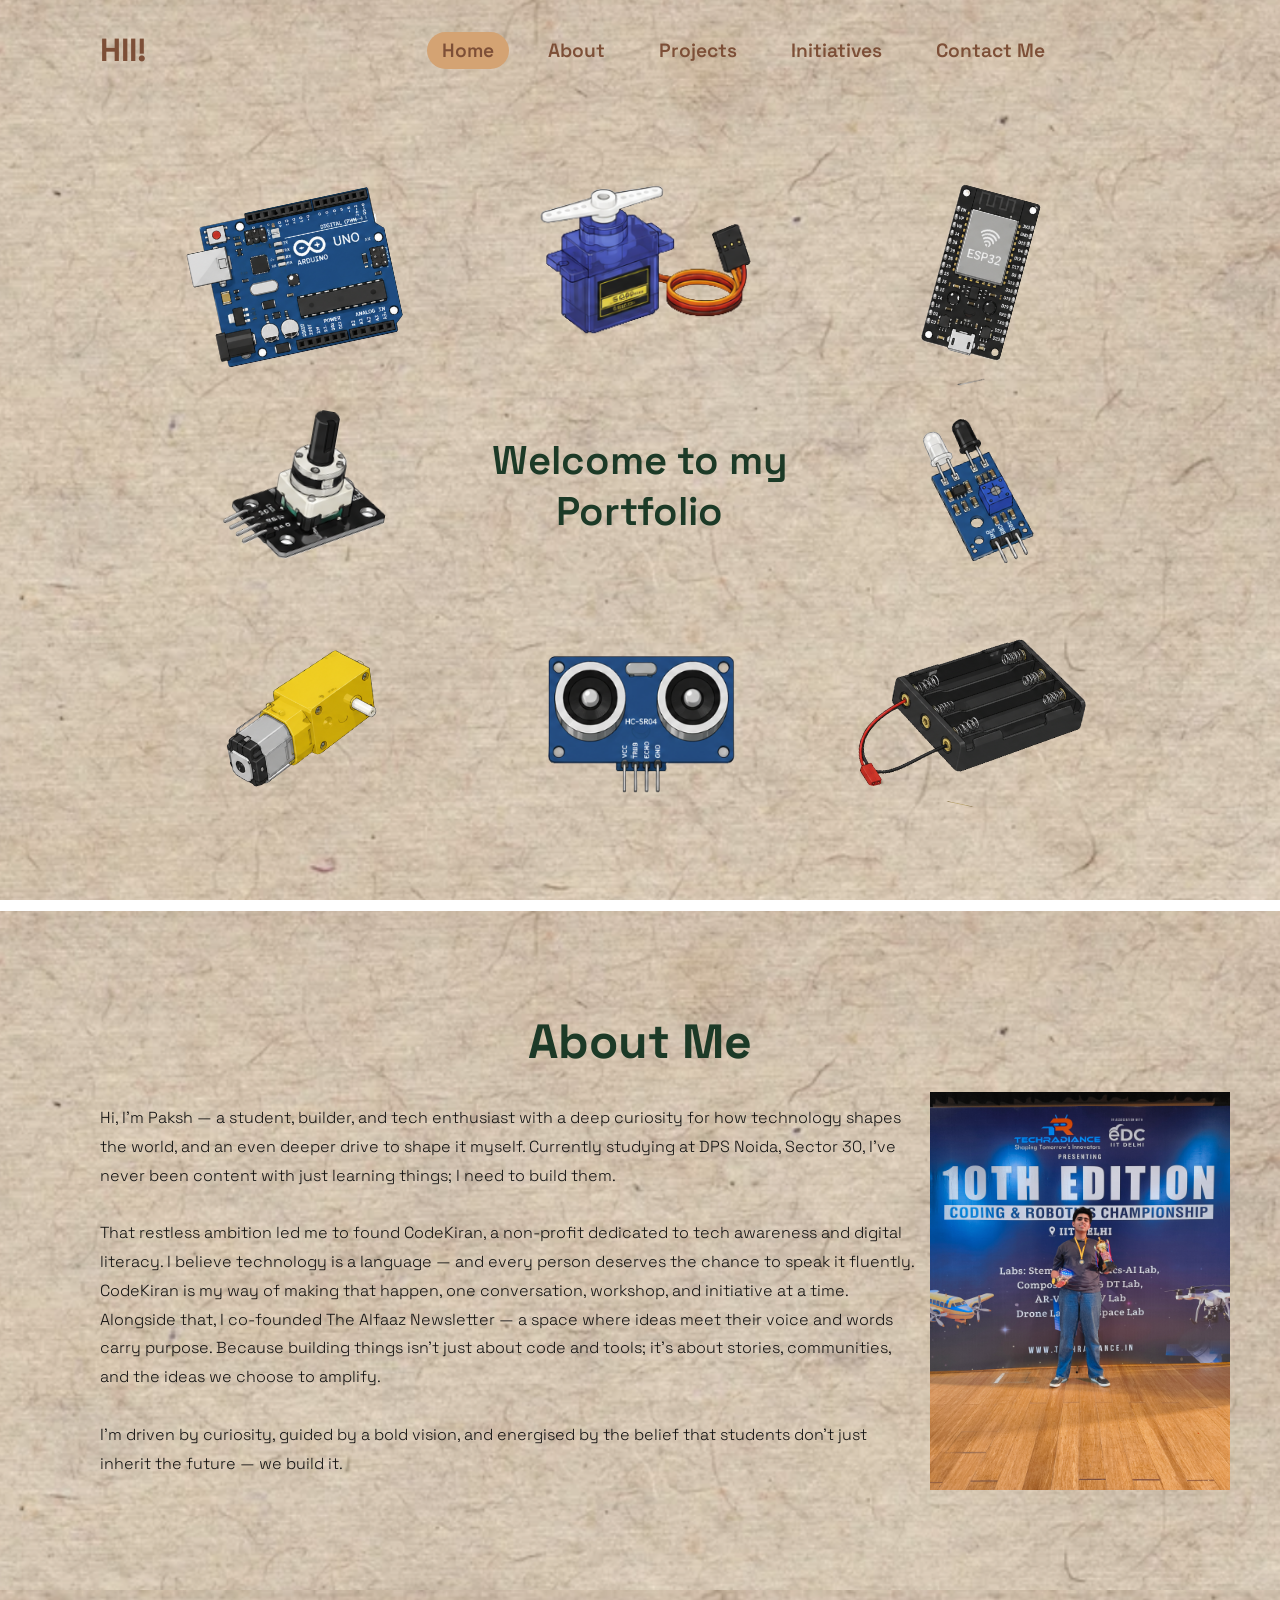
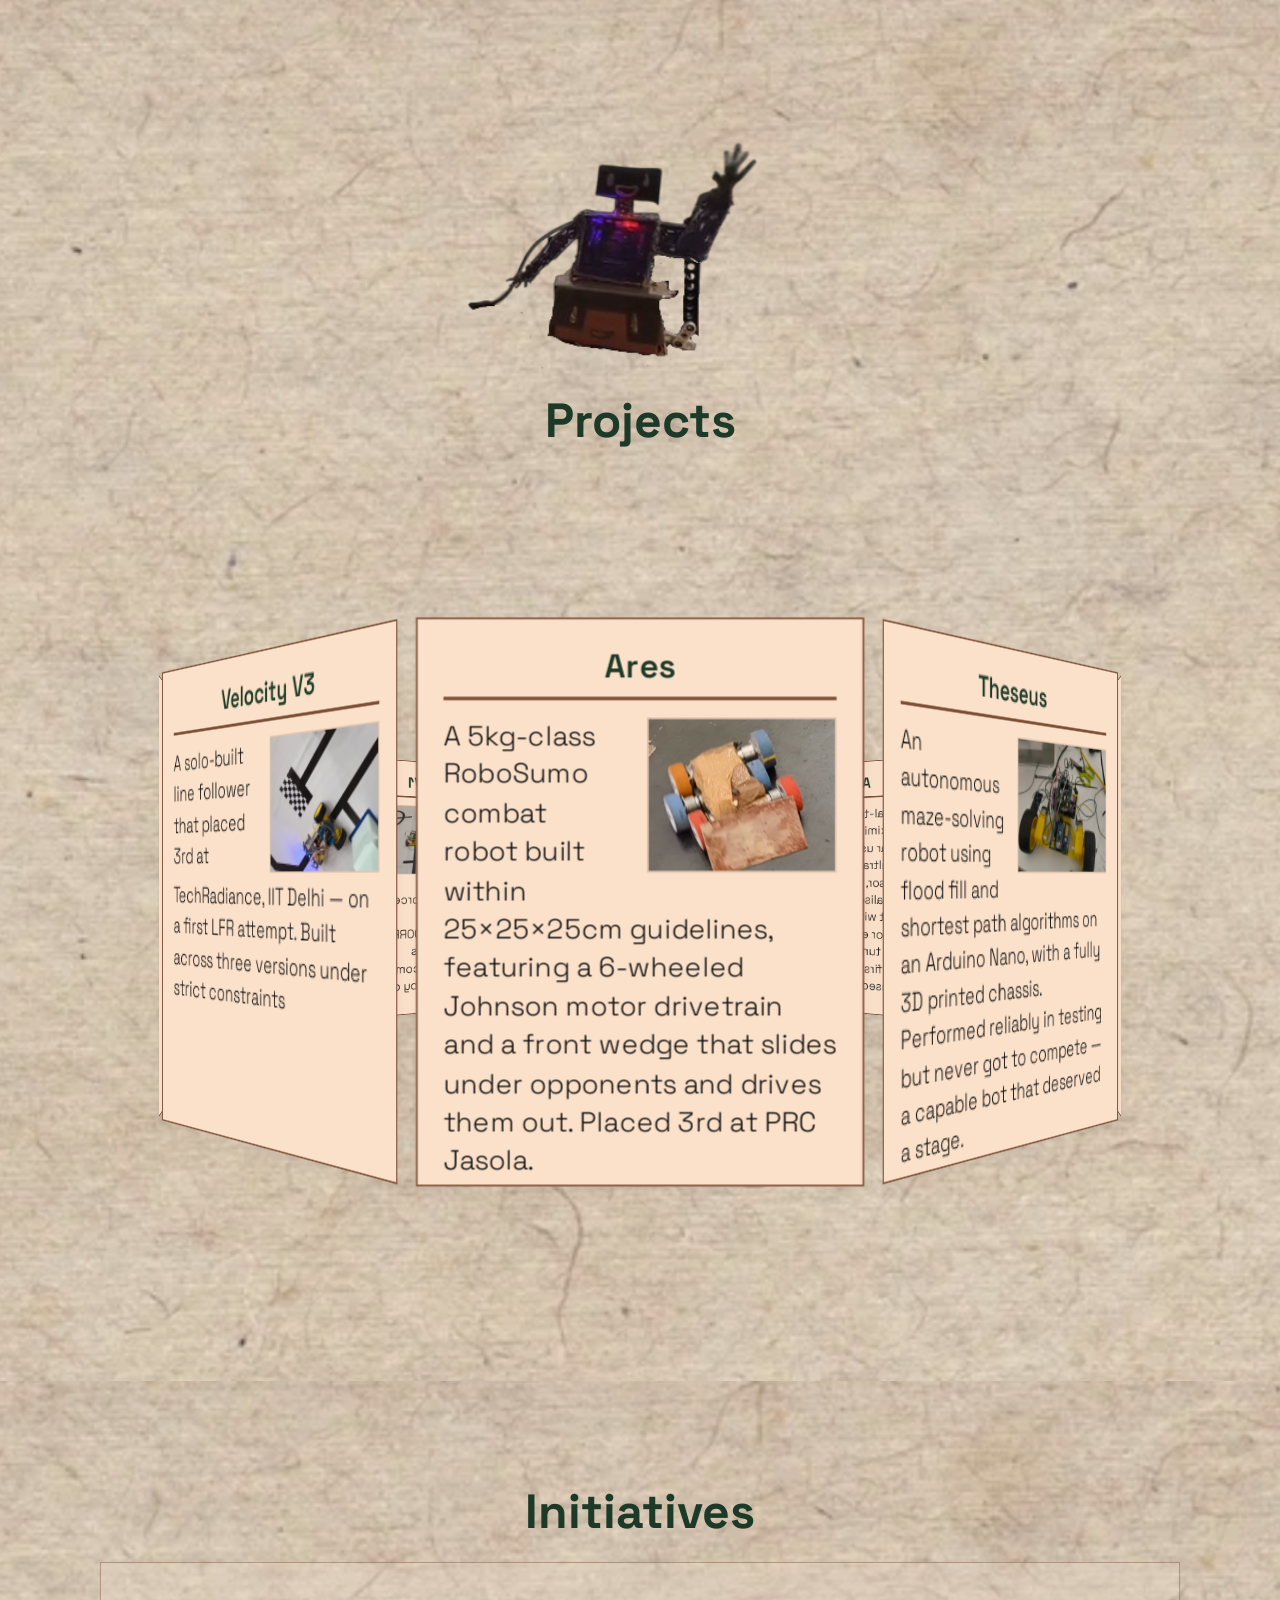
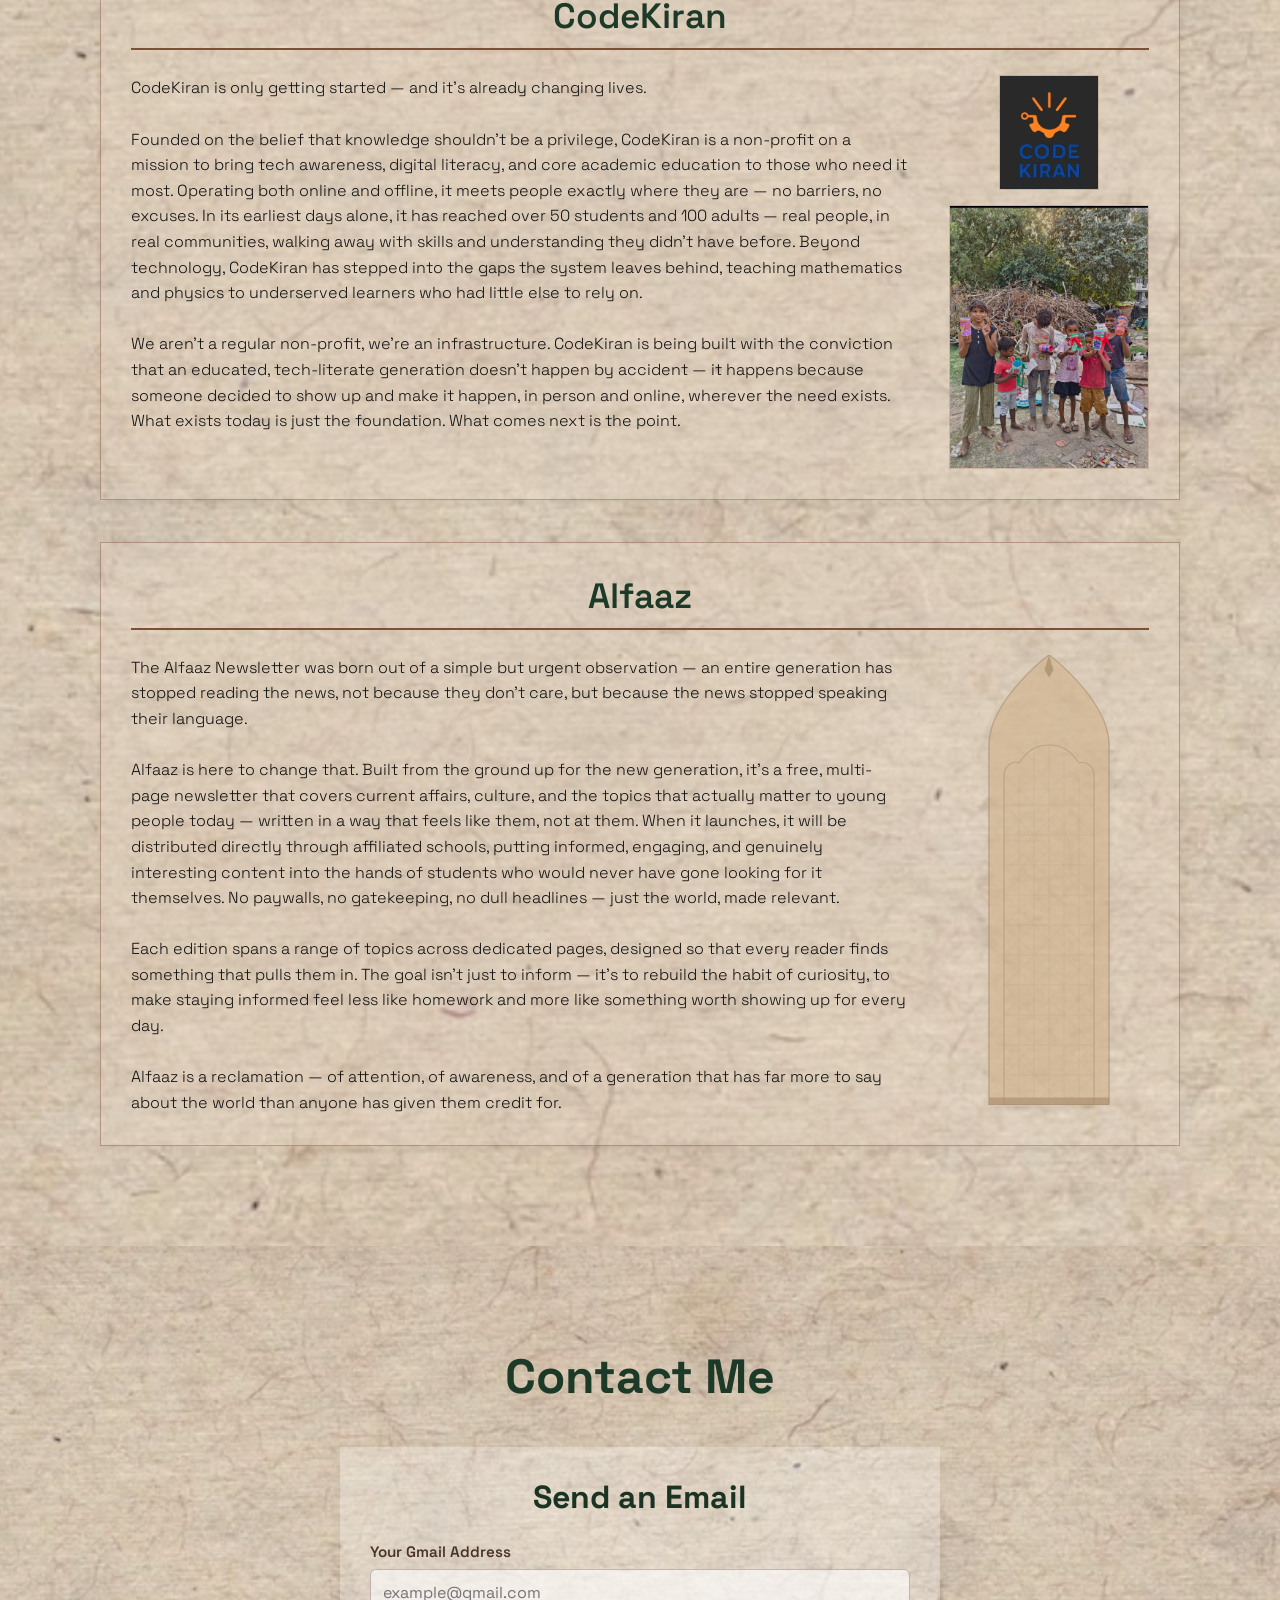
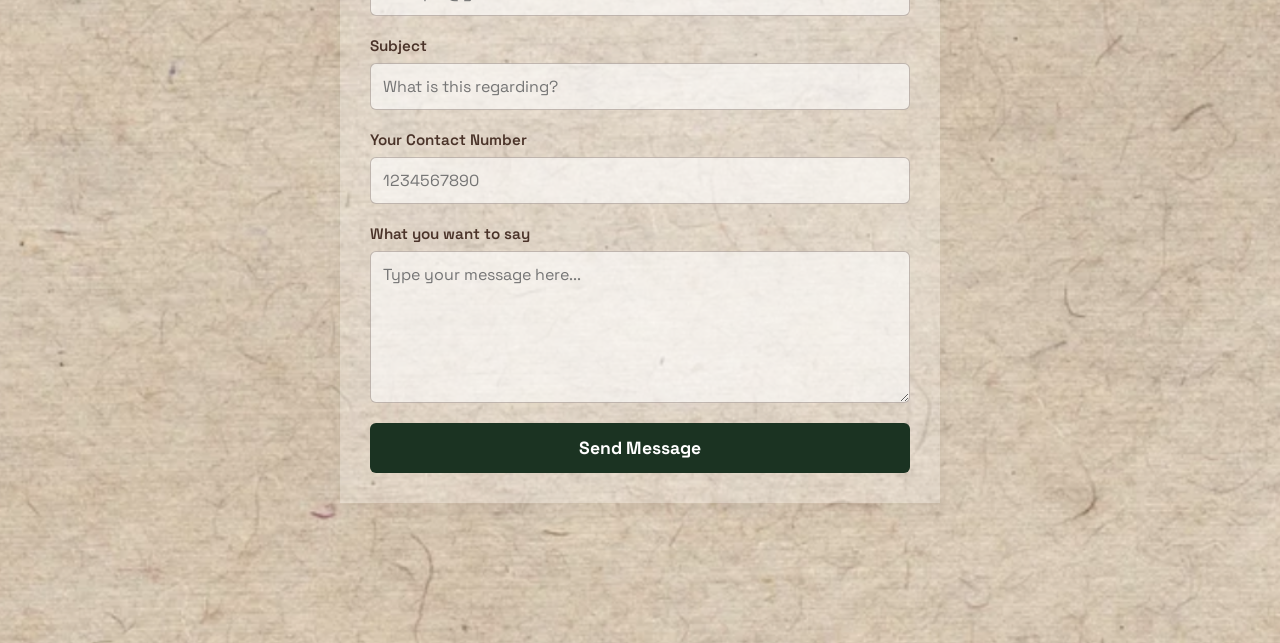
==== commit 987d4ce3: "Lil clean ups, rest all FINAL" ====
--- a/portfolio.html
+++ b/portfolio.html
@@ -7,7 +7,7 @@
         <link rel="stylesheet" href="pks.css">
     </head>
     <body>
-        <div class="app-scrollbar-wrapper">
+        <div class="wrapper">
                 <header>
                     <h2 class="logo">HII!</h2>
                     <nav class="navigation">
@@ -31,104 +31,104 @@
                 </section>
                 <section class="sec" id="about">
                     <h2 class="has">About Me</h2>
-                    <div class="layout-container">
-                        <p class="left-text">Hi, I'm Paksh — a student, builder, and tech enthusiast with a deep curiosity for how technology shapes the world, and an even deeper drive to shape it myself. Currently studying at DPS Noida, Sector 30, I've never been content with just learning things; I need to build them.<br><br>
+                    <div class="layout">
+                        <p class="text">Hi, I'm Paksh — a student, builder, and tech enthusiast with a deep curiosity for how technology shapes the world, and an even deeper drive to shape it myself. Currently studying at DPS Noida, Sector 30, I've never been content with just learning things; I need to build them.<br><br>
 That restless ambition led me to found CodeKiran, a non-profit dedicated to tech awareness and digital literacy. I believe technology is a language — and every person deserves the chance to speak it fluently. CodeKiran is my way of making that happen, one conversation, workshop, and initiative at a time. Alongside that, I co-founded The Alfaaz Newsletter — a space where ideas meet their voice and words carry purpose. Because building things isn't just about code and tools; it's about stories, communities, and the ideas we choose to amplify.<br><br>
 I'm driven by curiosity, guided by a bold vision, and energised by the belief that students don't just inherit the future — we build it.</p>
-                        <div class="about-image-group">
-                            <img src="img17.jpg" class="focus-img" alt="11">                        
+                        <div class="group">
+                            <img src="img17.jpg" class="focus" alt="11">                        
                         </div>
                     </div>
                 </section>
                 <section class="sec" id="projects">
-                    <div class="robot-wrapper">
-                        <img src="img9.png" class="robot-body" alt="Robot Body">
-                        <img src="img10.png" class="robot-arm" alt="Robot Arm">
+                    <div class="robot">
+                        <img src="img9.png" class="bot" alt="Robot Body">
+                        <img src="img10.png" class="arm" alt="Robot Arm">
                     </div>
                     <h2 class="has">Projects</h2>
                     <div class="man">
                         <div class="boy" style="--quantity: 10;">
                             <div class="guy" style="--position: 1;">
-                                <div class="article-box" id="pj1">
-                                    <h3 class="article-title">Ares</h3>
-                                    <img src="img29.png" alt="Article Thumbnail" class="article-img">
-                                    <p class="article-text">
+                                <div class="box" id="pj1">
+                                    <h3 class="title">Ares</h3>
+                                    <img src="img29.png" alt="img" class="img">
+                                    <p class="summary">
                                        A 5kg-class RoboSumo combat robot built within 25×25×25cm guidelines, featuring a 6-wheeled Johnson motor drivetrain and a front wedge that slides under opponents and drives them out. Placed 3rd at PRC Jasola.</p>
                                 </div>
                             </div>
                             <div class="guy" style="--position: 2;">
-                                <div class="article-box" id="pj2">
-                                    <h3 class="article-title">Velocity V3<h3>
-                                    <img src="img26.png" alt="Article Thumbnail" class="article-img">
-                                    <p class="article-text">
+                                <div class="box" id="pj2">
+                                    <h3 class="title">Velocity V3</h3>
+                                    <img src="img26.png" alt="img" class="img">
+                                    <p class="summary">
                                         
 A solo-built line follower that placed 3rd at TechRadiance, IIT Delhi — on a first LFR attempt. Built across three versions under strict constraints
                                     </p>
                                 </div>
                             </div>
                             <div class="guy" style="--position: 3;">
-                                <div class="article-box" id="pj3">
-                                    <h3 class="article-title">Cosmo</h3>
-                                    <img src="img33.png" alt="Article Thumbnail" class="article-img">
-                                    <p class="article-text">
+                                <div class="box" id="pj3">
+                                    <h3 class="title">Cosmo</h3>
+                                    <img src="img33.png" alt="img" class="img">
+                                    <p class="summary">
                                         A cheerful purple desk robot hand-crafted with a 3D pen. Uses OpenCV face recognition to identify people and waves hello through a hinged arm mechanism — built solo with an Arduino Nano and a laptop camera.
                                     </p>
                                 </div>
                             </div>
                             <div class="guy" style="--position: 4;">
-                                <div class="article-box" id="pj4">
-                                    <h3 class="article-title">Hermes</h3>
-                                    <img src="img25.png" alt="Article Thumbnail" class="article-img">
-                                    <p class="article-text">
+                                <div class="box" id="pj4">
+                                    <h3 class="title">Hermes</h3>
+                                    <img src="img25.png" alt="img" class="img">
+                                    <p class="summary">
                                        A 5kg-class RoboRace bot with an AWD 4-Johnson-motor drivetrain, tuned to 600RPM after extensive testing. Custom-cut motor shafts reduce weight and improve handling. Qualified at PRC Tagore Garden, Top 5 at PRC Jasola.</p>
                                 </div>
                             </div>
                             <div class="guy" style="--position: 5;">
-                                <div class="article-box" id="pj5">
-                                    <h3 class="article-title">Epimetheus V1</h3>
-                                    <img src="img24.png" alt="Article Thumbnail" class="article-img">
-                                    <p class="article-text">
+                                <div class="box" id="pj5">
+                                    <h3 class="title">Epimetheus V1</h3>
+                                    <img src="img24.png" alt="img" class="img">
+                                    <p class="summary">
                                          V1 & V2
 V1 is a podium-finishing LFR (3rd, PRC Jasola) with an impeller for downforce, a curved IR array, hand-soldered PCB, and 2000RPM N20 motors. V2 pushes further — the PCB becomes the chassis, powered by dual DRV drivers.</p>
                                 </div>
                             </div>
                             <div class="guy" style="--position: 6;">
-                                <div class="article-box" id="pj6">
-                                    <h3 class="article-title">DodgeX</h3>
-                                    <img src="img30.png" alt="Article Thumbnail" class="article-img">
-                                    <p class="article-text">
+                                <div class="box" id="pj6">
+                                    <h3 class="title">DodgeX</h3>
+                                    <img src="img30.png" alt="img" class="img">
+                                    <p class="summary">
                                         A retro pixel-art dodge game controlled entirely by hand gestures. Built in Python using OpenCV and MediaPipe, players switch lanes in real time by moving their hand left or right — no keyboard needed.</p>
                                 </div>
                             </div>
                             <div class="guy" style="--position: 7;">
-                                <div class="article-box" id="pj7">
-                                    <h3 class="article-title">Arduino Radar</h3>
-                                    <img src="img28.png" alt="Article Thumbnail" class="article-img">
-                                    <p class="article-text">
+                                <div class="box" id="pj7">
+                                    <h3 class="title">Arduino Radar</h3>
+                                    <img src="img28.png" alt="img" class="img">
+                                    <p class="summary">
                                         A real-time proximity radar using an ultrasonic sensor, visualised through Python. Built without a servo or motor encoder, the sweep was tuned entirely by hand — a first Arduino project that refused to take shortcuts.</p>
                                 </div>
                             </div>
                             <div class="guy" style="--position: 8;">
-                                <div class="article-box" id="pj8">
-                                    <h3 class="article-title">PocketRC</h3>
-                                    <img src="img23.png" alt="Article Thumbnail" class="article-img">
-                                    <p class="article-text">
+                                <div class="box" id="pj8">
+                                    <h3 class="title">PocketRC</h3>
+                                    <img src="img23.png" alt="img" class="img">
+                                    <p class="summary">
                                       A Bluetooth-controlled RC car with variable speed control, operated through a custom Android app. Built solo with an Arduino Nano — a first hardware project that bridged embedded systems and mobile development.  </p>
                                 </div>
                             </div>
                             <div class="guy" style="--position: 9;">
-                                <div class="article-box" id="pj9">
-                                    <h3 class="article-title">Unity</h3>
-                                    <img src="img32.png" alt="Article Thumbnail" class="article-img">
-                                    <p class="article-text">
+                                <div class="box" id="pj9">
+                                    <h3 class="title">Unity</h3>
+                                    <img src="img32.png" alt="img" class="img">
+                                    <p class="summary">
                                         A static website for a competition built in plain HTML, CSS, and JavaScript around the theme of unity and diversity. Placed Top 5 — and marks the starting point of my journey that has since grown into full-stack development. </p>
                                 </div>
                             </div>
                             <div class="guy" style="--position: 10;">
-                                <div class="article-box" id="pj10">
-                                    <h3 class="article-title">Theseus</h3>
-                                    <img src="img27.png" alt="Article Thumbnail" class="article-img">
-                                    <p class="article-text">
+                                <div class="box" id="pj10">
+                                    <h3 class="title">Theseus</h3>
+                                    <img src="img27.png" alt="img" class="img">
+                                    <p class="summary">
                                        An autonomous maze-solving robot using flood fill and shortest path algorithms on an Arduino Nano, with a fully 3D printed chassis. Performed reliably in testing but never got to compete — a capable bot that deserved a stage.</p>
                                 </div>
                             </div>
@@ -137,49 +137,40 @@
                 </section>
                 <section  class="sec" id="initiatives">
                     <h2 class="has">Initiatives</h2>
-                        <div class="vroaajkalthandbahuthogayihai">
-                            <div class ="AYELISTENTOTHIS">
-                                <h3 class="RAPKATHAMAUSAM">CodeKiran</h3>
-                                <hr class="initiative-hr">
-                                <div class="initiative-layout">
-                                    <p class="LAADLEISS-SETHANDETOUSKEREPLYTHE">CodeKiran is only getting started — and it's already changing lives.<br> <br>
+                        <div class="outer">
+                            <div class ="inner">
+                                <h3 class="heading">CodeKiran</h3>
+                                <hr class="ihr">
+                                <div class="ilayout">
+                                    <p class="para">CodeKiran is only getting started — and it's already changing lives.<br> <br>
 Founded on the belief that knowledge shouldn't be a privilege, CodeKiran is a non-profit on a mission to bring tech awareness, digital literacy, and core academic education to those who need it most. Operating both online and offline, it meets people exactly where they are — no barriers, no excuses. In its earliest days alone, it has reached over 50 students and 100 adults — real people, in real communities, walking away with skills and understanding they didn't have before. Beyond technology, CodeKiran has stepped into the gaps the system leaves behind, teaching mathematics and physics to underserved learners who had little else to rely on.<br><br>
 We aren't a regular non-profit, we're an infrastructure. CodeKiran is being built with the conviction that an educated, tech-literate generation doesn't happen by accident — it happens because someone decided to show up and make it happen, in person and online, wherever the need exists. What exists today is just the foundation. What comes next is the point.</p>
-                                    <div class="initiative-images">
-                                        <img src="img21.png" alt=".." class="initiative-img1">
-                                        <img src="img20.png" alt=".." class="initiative-img">
+                                    <div class="ipics">
+                                        <img src="img21.png" alt=".." class="ipicwide">
+                                        <img src="img20.png" alt=".." class="ipic">
                                     </div>
                                 </div>
                             </div>
                             <br>
                             <br>
-                            <div class ="AYELISTENTOTHIS">
-                                <h3 class="RAPKATHAMAUSAM">Alfaaz</h3>
-                                <hr class="initiative-hr">
-                                <div class="initiative-layout">
-                                    <p class="LAADLEISS-SETHANDETOUSKEREPLYTHE">The Alfaaz Newsletter was born out of a simple but urgent observation — an entire generation has stopped reading the news, not because they don't care, but because the news stopped speaking their language.<br><br>Alfaaz is here to change that. Built from the ground up for the new generation, it's a free, multi-page newsletter that covers current affairs, culture, and the topics that actually matter to young people today — written in a way that feels like them, not at them. When it launches, it will be distributed directly through affiliated schools, putting informed, engaging, and genuinely interesting content into the hands of students who would never have gone looking for it themselves. No paywalls, no gatekeeping, no dull headlines — just the world, made relevant.<br><br>
+                            <div class ="inner">
+                                <h3 class="heading">Alfaaz</h3>
+                                <hr class="ihr">
+                                <div class="ilayout">
+                                    <p class="para">The Alfaaz Newsletter was born out of a simple but urgent observation — an entire generation has stopped reading the news, not because they don't care, but because the news stopped speaking their language.<br><br>Alfaaz is here to change that. Built from the ground up for the new generation, it's a free, multi-page newsletter that covers current affairs, culture, and the topics that actually matter to young people today — written in a way that feels like them, not at them. When it launches, it will be distributed directly through affiliated schools, putting informed, engaging, and genuinely interesting content into the hands of students who would never have gone looking for it themselves. No paywalls, no gatekeeping, no dull headlines — just the world, made relevant.<br><br>
 Each edition spans a range of topics across dedicated pages, designed so that every reader finds something that pulls them in. The goal isn't just to inform — it's to rebuild the habit of curiosity, to make staying informed feel less like homework and more like something worth showing up for every day.<br><br>
 Alfaaz is a reclamation — of attention, of awareness, and of a generation that has far more to say about the world than anyone has given them credit for.</p>
-                                    <div class="initiative-images">
-                                        <svg class="mughal-svg" viewBox="0 0 100 300" preserveAspectRatio="xMidYMid meet">
-                                            <!-- Main Arch Structure -->
+                                    <div class="ipics">
+                                        <svg class="msvg" viewBox="0 0 100 300" preserveAspectRatio="xMidYMid meet">
                                             <path d="M10,300 L90,300 L90,60 C90,30 50,0 50,0 C50,0 10,30 10,60 L10,300 Z" fill="#D2B48C" stroke="#A68B6A" stroke-width="1" opacity="0.6"/>
-                                            
-                                            <!-- Inner Cusped Arch -->
                                             <path d="M20,300 L80,300 L80,80 C80,75 75,70 70,72 C65,65 60,60 50,60 C40,60 35,65 30,72 C25,70 20,75 20,80 L20,300 Z" fill="none" stroke="#A68B6A" stroke-width="0.8" opacity="0.5"/>
-                                            
-                                            <!-- Jali Pattern (Geometric Lattice) -->
                                             <g fill="none" stroke="#A68B6A" stroke-width="0.3" opacity="0.3">
                                                 <path d="M20,100 L80,100 M20,120 L80,120 M20,140 L80,140 M20,160 L80,160 M20,180 L80,180 M20,200 L80,200 M20,220 L80,220 M20,240 L80,240 M20,260 L80,260 M20,280 L80,280"/>
                                                 <path d="M30,80 L30,300 M40,65 L40,300 M50,60 L50,300 M60,65 L60,300 M70,80 L70,300"/>
                                                 <path d="M20,100 L40,80 M20,120 L60,80 M20,140 L80,80 M20,160 L80,100 M20,180 L80,120 M20,200 L80,140 M20,220 L80,160 M20,240 L80,180 M20,260 L80,200 M20,280 L80,220 M40,300 L80,260 M60,300 L80,280"/>
                                                 <path d="M80,100 L60,80 M80,120 L40,80 M80,140 L20,80 M80,160 L20,100 M80,180 L20,120 M80,200 L20,140 M80,220 L20,160 M80,240 L20,180 M80,260 L20,200 M80,280 L20,220 M60,300 L20,260 M40,300 L20,280"/>
                                             </g>
-                                            
-                                            <!-- Decorative Finial (Top) -->
                                             <path d="M50,0 L53,10 L50,15 L47,10 Z" fill="#A68B6A" opacity="0.7"/>
-                                            
-                                            <!-- Base border -->
                                             <rect x="10" y="295" width="80" height="5" fill="#A68B6A" opacity="0.6"/>
                                         </svg>
                                     </div>
@@ -189,87 +180,52 @@
                 </section>
                 <section class="sec" id="contact">
                     <h2 class="has">Contact Me</h2>
-                    <!-- The form action points directly to your Vercel serverless Python endpoint -->
-                    <form action="/api/submit" method="POST" class="contact-form">
-
-                    <!-- Form Header (Optional) -->
-                    <h3 class="form-title">Send an Email</h3>
-
-                    <!-- 1. STRICT EMAIL INPUT (Requires '@' and a domain extension) -->
-                    <div class="form-group">
+                    <form action="/api/submit" method="POST" class="cform">
+
+                    <h3 class="ftitle">Send an Email</h3>
+
+                    <div class="fgroup">
                         <label for="email">Your Gmail Address</label>
-                        <input 
-                        type="email" 
-                        id="email" 
-                        name="visitor_email" 
-                        placeholder="example@gmail.com" 
-                        required
-                        >
-                    </div>
-
-                    <!-- 2. REQUIRED SUBJECT BOX -->
-                    <div class="form-group">
+                        <input type="email" id="email" name="vemail" placeholder="example@gmail.com" required>
+                    </div>
+
+                    <div class="fgroup">
                         <label for="subject">Subject</label>
-                        <input 
-                        type="text" 
-                        id="subject" 
-                        name="email_subject" 
-                        placeholder="What is this regarding?" 
-                        required
-                        >
-                    </div>
-
-                    <!-- 3. STRICT PHONE BOX (Requires exactly a real number layout pattern) -->
-                    <div class="form-group">
+                        <input type="text" id="subject" name="vsub" placeholder="What is this regarding?" required>
+                    </div>
+
+                    <div class="fgroup">
                         <label for="phone">Your Contact Number</label>
-                        <input 
-                        type="tel" 
-                        id="phone" 
-                        name="visitor_phone" 
-                        placeholder="1234567890"
-                        pattern="[0-9]{10}"
-                        title="Please enter a valid phone number containing 10 digits"
-                        required
-                        >
-                    </div>
-
-                    <!-- 4. REQUIRED TEXTAREA BOX -->
-                    <div class="form-group">
+                        <input type="tel" id="phone" name="vphone" placeholder="1234567890" pattern="[0-9]{10}" title="Please enter 10 digits" required>
+                    </div>
+
+                    <div class="fgroup">
                         <label for="message">What you want to say</label>
-                        <textarea 
-                        id="message" 
-                        name="visitor_message" 
-                        rows="6" 
-                        placeholder="Type your message here..." 
-                        required
-                        ></textarea>
-                    </div>
-
-                    <!-- Honeypot anti-spam box remains hidden -->
-                    <div class="honeypot-field" aria-hidden="true">
+                        <textarea id="message" name="vmsg" rows="6" placeholder="Type your message here..." required></textarea>
+                    </div>
+
+                    <div class="pot" aria-hidden="true">
                         <input type="text" id="website" name="website" autocomplete="off" tabindex="-1">
                     </div>
 
-                    <button type="submit" class="submit-btn">Send Message</button>
+                    <button type="submit" class="btn">Send Message</button>
                     </form>
 
                 </section>
                 <script src="pks.js"></script>
-                <div id="projectModal" class="modal-overlay">
-            <div class="modal-content">
-                    <span class="modal-close">&times;</span>
-                    <div id="modalBody">
-                        </div>
+                <div id="pmodal" class="overlay">
+            <div class="content">
+                    <span class="close">&times;</span>
+                    <div id="mbody"></div>
                 </div>
-                <div class="escape-hint">Press ESC to exit fullscreen</div>
+                <div class="hint">Press ESC to exit fullscreen</div>
             </div>
-            <!-- Custom Success Toast Notification Box -->
-            <div id="success-toast" class="toast-hidden">
-                <div class="toast-content">
-                    <svg class="toast-icon" viewBox="0 0 24 24"><path d="M9 16.17L4.83 12l-1.42 1.41L9 19 21 7l-1.41-1.41z"/></svg>
+            <div id="toast" class="thidden">
+                <div class="tcontent">
+                    <svg class="ticon" viewBox="0 0 24 24"><path d="M9 16.17L4.83 12l-1.42 1.41L9 19 21 7l-1.41-1.41z"/></svg>
                     <span>Submitted!</span>
                 </div>
             </div>
         </div>
     </body>
-</html>+</html>
--- a/pks.css
+++ b/pks.css
@@ -8,8 +8,7 @@
     font-family: "Space Grotesk", sans-serif;
 }
 
-/* ─── MODAL ARTICLE STYLES ────────────────────────────────────────────────── */
-.modal-content {
+.content {
     background-color: transparent;
     border: none;
     border-radius: 0;
@@ -17,17 +16,21 @@
     width: 95%;
     max-width: 950px;
     max-height: 92vh;
-    overflow-y: auto; /* Scroll the modal itself if content is tall */
+    overflow-y: auto; 
     position: relative;
     box-shadow: 0 10px 30px rgba(0, 0, 0, 0.3);
     transform: scale(0.7);
     transition: transform 0.3s cubic-bezier(0.34, 1.56, 0.64, 1);
 }
 
-.modal-content .article-box {
+.overlay.active .content {
+    transform: scale(1);
+}
+
+.content .box {
     width: 100%;
     min-height: 100%;
-    background: rgba(226, 212, 195, 0.98); /* Less translucent for readability */
+    background: rgba(226, 212, 195, 0.98); 
     backdrop-filter: blur(15px);
     border: 1px solid #CFC4B0;
     border-radius: 4px;
@@ -36,7 +39,7 @@
     box-sizing: border-box;
 }
 
-.modal-content .article-image {
+.content .aimg {
     float: left;
     width: 38%;
     margin-right: 30px;
@@ -45,8 +48,8 @@
     border: none;
 }
 
-.modal-content .article-byline {
-    clear: both; /* Force it below the image and text wrap */
+.content .byline {
+    clear: both; 
     display: flex;
     align-items: center;
     gap: 7px;
@@ -57,7 +60,7 @@
     border-top: 1px solid rgba(194, 181, 163, 0.3);
 }
 
-.modal-content .article-image img {
+.content .aimg img {
     width: 100%;
     height: auto;
     object-fit: contain;
@@ -66,13 +69,13 @@
     border: 1px solid rgba(125, 79, 55, 0.1);
 }
 
-.modal-content .article-body {
+.content .abody {
     padding: 0;
     text-align: left;
     display: block;
 }
 
-.modal-content .article-image-placeholder {
+.content .ahold {
     display: flex;
     flex-direction: column;
     align-items: center;
@@ -80,19 +83,19 @@
     color: #a89c8cb5;
 }
 
-.modal-content .article-image-placeholder svg {
+.content .ahold svg {
     width: 34px;
     height: 34px;
 }
 
-.modal-content .article-image-placeholder span {
+.content .ahold span {
     font-family: 'Lora', Georgia, serif;
     font-size: 11px;
     letter-spacing: 0.12em;
     text-transform: uppercase;
 }
 
-.modal-content .article-title {
+.content .title {
     font-family: 'Playfair Display', Georgia, serif;
     font-size: 24px;
     font-weight: 600;
@@ -104,14 +107,14 @@
     text-align: left;
 }
 
-.modal-content .article-rule {
+.content .line {
     width: 30px;
     height: 1px;
     background: #C2B5A3;
     margin-bottom: 13px;
 }
 
-.modal-content .article-excerpt {
+.content .excerpt {
     font-family: 'Lora', Georgia, serif;
     font-size: 15px;
     line-height: 1.72;
@@ -119,28 +122,18 @@
     margin-bottom: 20px;
 }
 
-.modal-content .article-byline {
-    display: flex;
-    align-items: center;
-    gap: 7px;
-    font-family: 'Lora', Georgia, serif;
-    font-size: 11.5px;
-    color: #8C7E71;
-}
-
-.modal-content .article-byline .author {
+.content .byline .author {
     color: #5A4D42;
 }
 
-.modal-content .article-byline .dot {
+.content .byline .dot {
     color: #C2B5A3;
 }
 
-.modal-content .article-byline .date {
+.content .byline .date {
     font-style: italic;
 }
 
-/* ─── SCROLL FIX ────────────────────────────────────────────────────────────── */
 html {
     scroll-behavior: smooth;
     height: 100%;
@@ -175,11 +168,10 @@
     background-color: #2b1e18;
 }
 
-.app-scrollbar-wrapper {
-    width: 100%;
-}
-
-/* ─── HEADER ──────────────────────────────────────────────────────────────── */
+.wrapper {
+    width: 100%;
+}
+
 header {
     position: fixed;
     top: 0;
@@ -217,7 +209,6 @@
     color: #7D4F37;
 }
 
-/* ─── PARALLAX ────────────────────────────────────────────────────────────── */
 .parallax {
     display: grid;
     grid-template-columns: repeat(3, 1fr);
@@ -262,12 +253,10 @@
 #img6 { --rot: 0deg; }
 #img7 { --rot: 12deg; }
 
-/* Disable CSS transitions on parallax images — JS drives them */
 #img1, #img2, #img3, #img4, #img5, #img6, #img7, #img8 {
     transition: none !important;
 }
 
-/* ─── SECTIONS ────────────────────────────────────────────────────────────── */
 .sec {
     position: relative;
     background-image: url("img15.png");
@@ -291,8 +280,7 @@
     text-align: center;
 }
 
-/* ─── ABOUT — LAYOUT ──────────────────────────────────────────────────────── */
-.layout-container {
+.layout {
     display: flex;
     flex-direction: row;
     gap: 60px;
@@ -303,7 +291,7 @@
     margin: 0 auto;
 }
 
-.left-text {
+.text {
     flex: 1;
     margin: 0;
     line-height: 1.8;
@@ -312,13 +300,13 @@
 }
 
 @media (max-width: 900px) {
-    .layout-container {
+    .layout {
         flex-direction: column-reverse;
         gap: 40px;
         text-align: center;
     }
     
-    .left-text {
+    .text {
         text-align: center;
     }
 
@@ -327,8 +315,7 @@
     }
 }
 
-/* ─── ABOUT — VERTICAL IMAGES ────────────────────────────────────────────── */
-.about-image-group {
+.group {
     display: flex;
     flex-direction: column;
     align-items: center;
@@ -337,14 +324,13 @@
     width: 200px;
 }
 
-.about-image-group img {
+.group img {
     width: 150%;
     height: auto;
     object-fit: contain;
     border-radius: 0;
 }
 
-/* ─── PROJECTS — 3D CAROUSEL ─────────────────────────────────────────────── */
 .man {
     width: 100%;
     height: 810px;
@@ -381,8 +367,7 @@
     animation-play-state: paused;
 }
 
-/* ─── PROJECTS — NEWSPAPER CARD ──────────────────────────────────────────── */
-.article-box {
+.box {
     background-color: #fbe1ca;
     border: 1px solid #7D4F37;
     padding: 15px;
@@ -398,7 +383,7 @@
     cursor: pointer;
 }
 
-.article-title {
+.title {
     color: #1C3A27;
     font-size: 1.2em;
     font-weight: 600;
@@ -409,7 +394,7 @@
     padding-bottom: 5px;
 }
 
-.article-img {
+.img {
     float: right;
     margin-left: 15px;
     margin-bottom: 5px;
@@ -421,7 +406,7 @@
     transform: translateZ(0);
 }
 
-.article-text {
+.summary {
     color: #2B2625;
     font-size: 0.85em;
     line-height: 1.4;
@@ -441,7 +426,7 @@
     .man .boy .guy {
         transform: rotateY(calc((var(--position) - 1) * (360 / var(--quantity)) * -1deg)) translateZ(250px);
     }
-    .article-img {
+    .img {
         float: none;
         display: block;
         width: 100%;
@@ -451,15 +436,14 @@
     }
 }
 
-/* ─── PROJECTS — ROBOT ───────────────────────────────────────────────────── */
-.robot-wrapper {
+.robot {
     position: relative;
     width: 500px;
     height: 100px;
     margin: 100px auto;
 }
 
-.robot-body {
+.bot {
     position: absolute;
     width: 350px;
     top: 50%;
@@ -468,7 +452,7 @@
     z-index: 2;
 }
 
-.robot-arm {
+.arm {
     position: absolute;
     width: 350px;
     top: -95%;
@@ -478,8 +462,7 @@
     transition: transform 0s ease-out;
 }
 
-/* ─── INITIATIVES ─────────────────────────────────────────────────────────── */
-.AYELISTENTOTHIS {
+.inner {
     display: flex;
     flex-direction: column;
     background-color: #e7d9c950;
@@ -495,7 +478,7 @@
     text-align: left;
 }
 
-.RAPKATHAMAUSAM {
+.heading {
     color: #1C3A27;
     font-size: 2.2em;
     font-weight: 600;
@@ -503,7 +486,7 @@
     text-align: center;
 }
 
-.initiative-hr {
+.ihr {
     border: none;
     height: 2px;
     background-color: #7D4F37;
@@ -511,7 +494,7 @@
     width: 100%;
 }
 
-.initiative-layout {
+.ilayout {
     display: flex;
     flex-direction: row;
     gap: 40px;
@@ -519,7 +502,7 @@
     justify-content: space-between;
 }
 
-.initiative-images {
+.ipics {
     display: flex;
     flex-direction: column;
     gap: 15px;
@@ -528,19 +511,20 @@
     align-items: center;
 }
 
-.initiative-img {
+.ipic {
     width: 100%;
     height: auto;
     object-fit: cover;
     border: 1px solid rgba(125, 79, 55, 0.2);
 }
-.initiative-img1 {
+.ipicwide {
     width: 50%;
     height: auto;
     object-fit: cover;
     border: 1px solid rgba(125, 79, 55, 0.2);
 }
-.LAADLEISS-SETHANDETOUSKEREPLYTHE {
+
+.para {
     flex: 1;
     color: #2B2625;
     font-size: 1rem;
@@ -549,7 +533,7 @@
     text-align: left;
 }
 
-.mughal-svg {
+.msvg {
     width: 100%;
     height: 100%;
     min-height: 280px;
@@ -559,22 +543,21 @@
     filter: drop-shadow(0 2px 4px rgba(0, 0, 0, 0.05));
 }
 
-.mughal-svg path, 
-.mughal-svg rect, 
-.mughal-svg circle, 
-.mughal-svg g {
+.msvg path, 
+.msvg rect, 
+.msvg circle, 
+.msvg g {
     transition: opacity 0.3s ease;
 }
 
 @media (max-width: 900px) {
-    .mughal-svg {
+    .msvg {
         width: 150px;
         min-height: 200px;
     }
 }
 
-/* ─── MODAL ───────────────────────────────────────────────────────────────── */
-.modal-overlay {
+.overlay {
     display: none;
     position: fixed;
     inset: 0;
@@ -587,31 +570,12 @@
     transition: opacity 0.3s ease;
 }
 
-.modal-overlay.active {
+.overlay.active {
     display: flex;
     opacity: 1;
 }
 
-.modal-content {
-    background-color: transparent;
-    border: none;
-    border-radius: 0;
-    padding: 0;
-    width: 90%;
-    max-width: 800px;
-    max-height: 90vh;
-    overflow: hidden;
-    position: relative;
-    box-shadow: 0 10px 30px rgba(0, 0, 0, 0.3);
-    transform: scale(0.7);
-    transition: transform 0.3s cubic-bezier(0.34, 1.56, 0.64, 1);
-}
-
-.modal-overlay.active .modal-content {
-    transform: scale(1);
-}
-
-.modal-close {
+.close {
     position: absolute;
     top: 10px;
     right: 15px;
@@ -623,7 +587,7 @@
     text-shadow: 0 0 5px rgba(255, 255, 255, 0.8);
 }
 
-.escape-hint {
+.hint {
     position: absolute;
     top: 20px;
     left: 50%;
@@ -639,7 +603,7 @@
     transition: opacity 0.5s ease;
 }
 
-.modal-overlay.active .escape-hint {
+.overlay.active .hint {
     opacity: 1;
     animation: fadeOutHint 3s forwards 1.5s;
 }
@@ -648,8 +612,7 @@
     to { opacity: 0; }
 }
 
-/* ─── CONTACT FORM ────────────────────────────────────────────────────────── */
-.contact-form {
+.cform {
     max-width: 600px;
     margin: 40px auto;
     padding: 30px;
@@ -658,28 +621,28 @@
     font-family: inherit;
 }
 
-.form-title {
+.ftitle {
     color: #1b3322;
     margin-bottom: 25px;
     font-size: 2rem;
     text-align: center;
 }
 
-.form-group {
+.fgroup {
     display: flex;
     flex-direction: column;
     margin-bottom: 20px;
 }
 
-.form-group label {
+.fgroup label {
     color: #4a3329;
     font-weight: 600;
     margin-bottom: 8px;
     font-size: 0.95rem;
 }
 
-.form-group input,
-.form-group textarea {
+.fgroup input,
+.fgroup textarea {
     width: 100%;
     padding: 12px;
     border: 1.5px solid rgba(74, 51, 41, 0.3);
@@ -691,15 +654,15 @@
     transition: all 0.3s ease;
 }
 
-.form-group input:focus,
-.form-group textarea:focus {
+.fgroup input:focus,
+.fgroup textarea:focus {
     outline: none;
     border-color: #1b3322;
     background: rgba(255, 255, 255, 0.9);
     box-shadow: 0 0 8px rgba(27, 51, 34, 0.15);
 }
 
-.submit-btn {
+.btn {
     width: 100%;
     background-color: #1b3322;
     color: #ffffff;
@@ -712,17 +675,16 @@
     transition: background-color 0.2s ease, transform 0.1s ease;
 }
 
-.submit-btn:hover {
+.btn:hover {
     background-color: #122217;
     transform: translateY(-1px);
 }
 
-.submit-btn:active {
+.btn:active {
     transform: translateY(1px);
 }
 
-/* ─── TOAST ───────────────────────────────────────────────────────────────── */
-#success-toast {
+#toast {
     position: fixed;
     top: 10%;
     left: 50%;
@@ -740,25 +702,24 @@
     transition: transform 0.4s cubic-bezier(0.175, 0.885, 0.32, 1.275), opacity 0.3s ease;
 }
 
-.toast-content {
+.tcontent {
     display: flex;
     align-items: center;
     gap: 10px;
 }
 
-.toast-icon {
+.ticon {
     width: 20px;
     height: 20px;
     fill: #4caf50;
 }
 
-#success-toast.toast-show {
+#toast.tshow {
     opacity: 1;
     transform: translate(-50%, 0);
 }
 
-/* ─── HONEYPOT ────────────────────────────────────────────────────────────── */
-.honeypot-field {
+.pot {
     display: none !important;
     visibility: hidden !important;
     opacity: 0 !important;
@@ -769,4 +730,4 @@
     height: 0 !important;
     overflow: hidden !important;
     z-index: -9999 !important;
-}+}
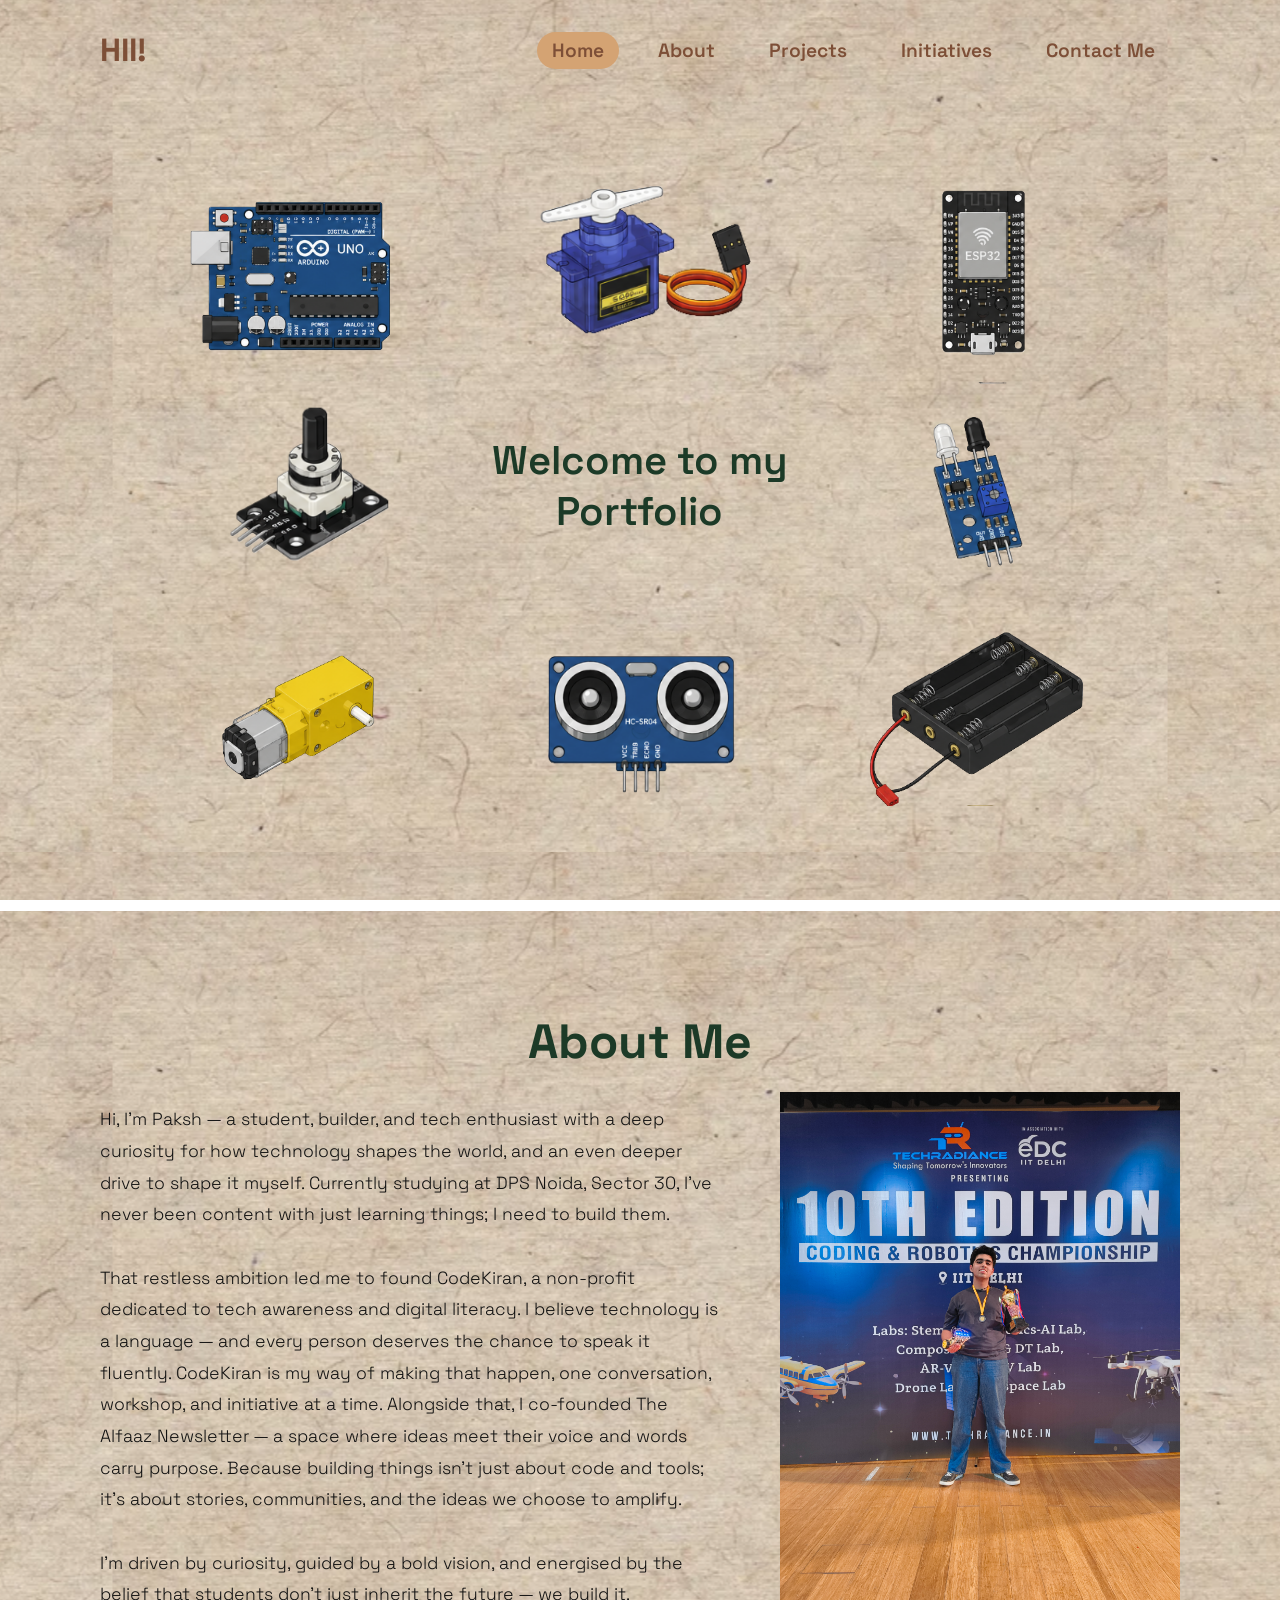
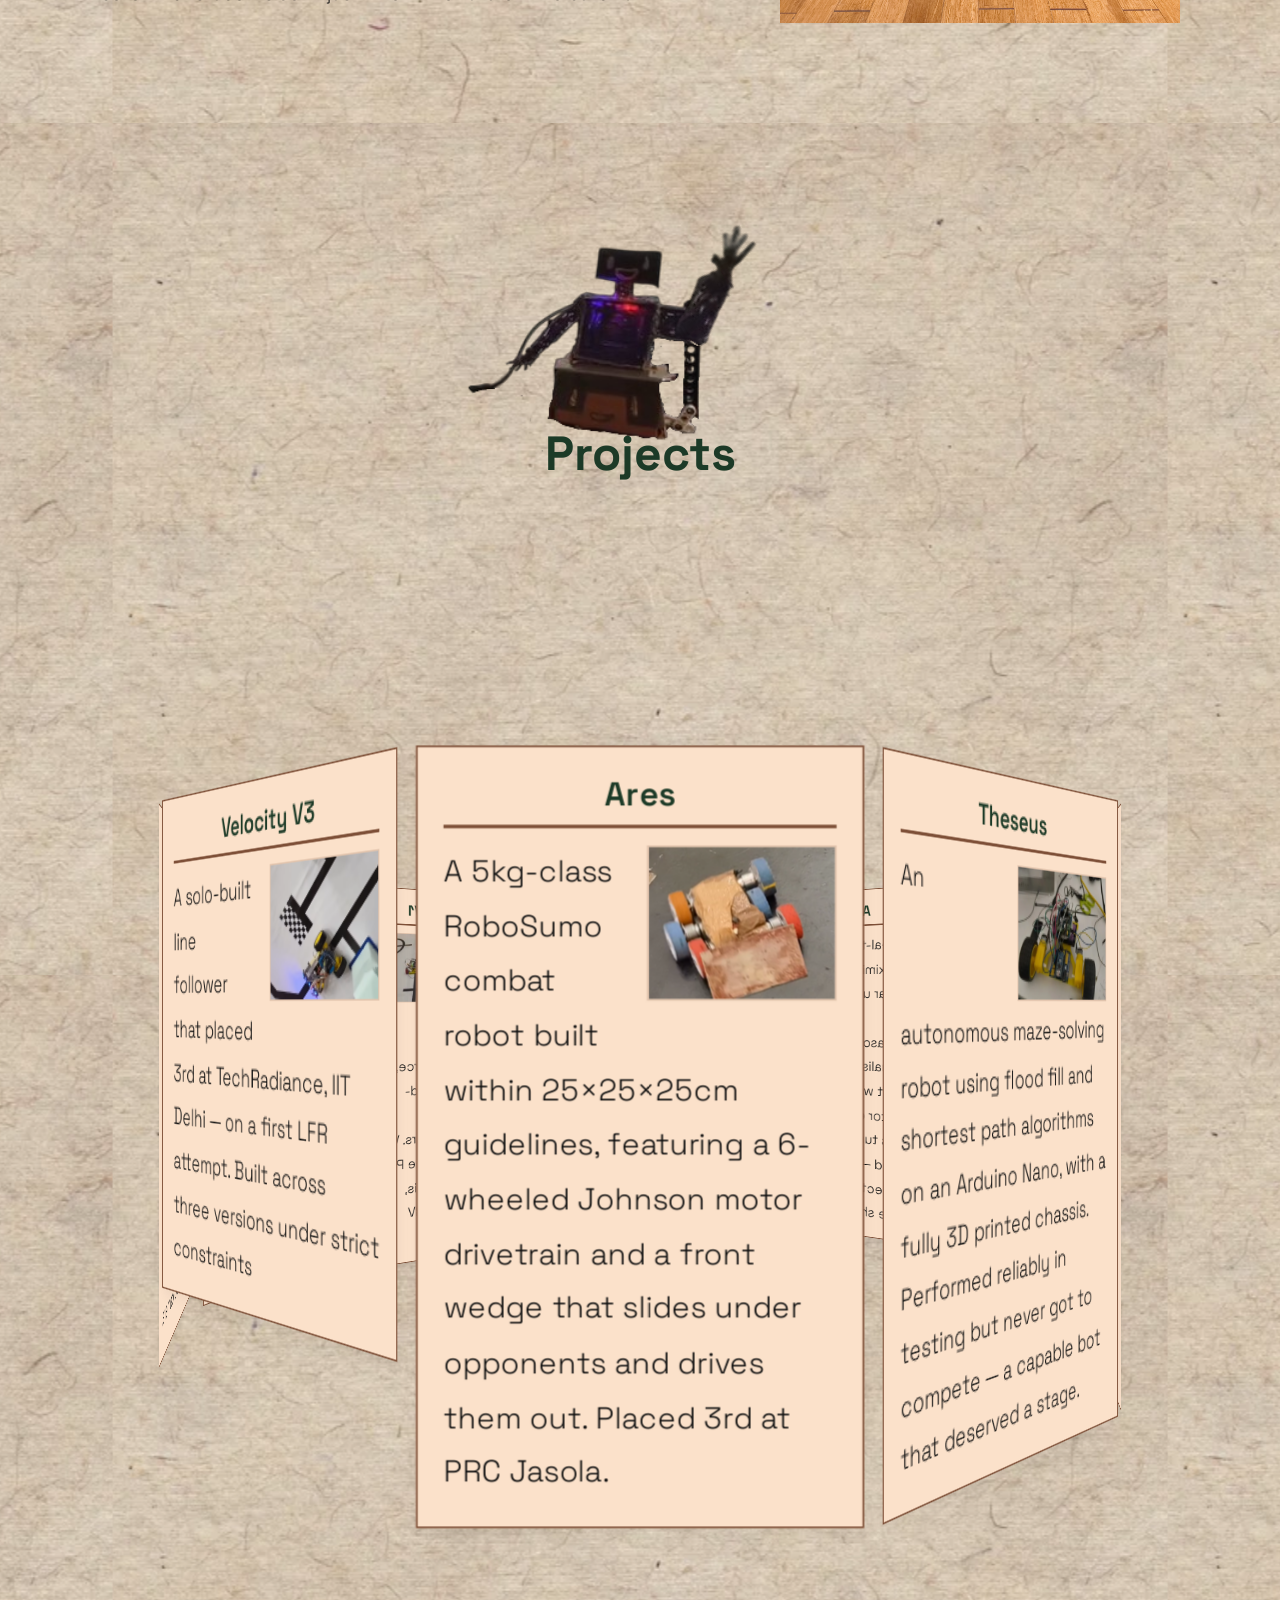
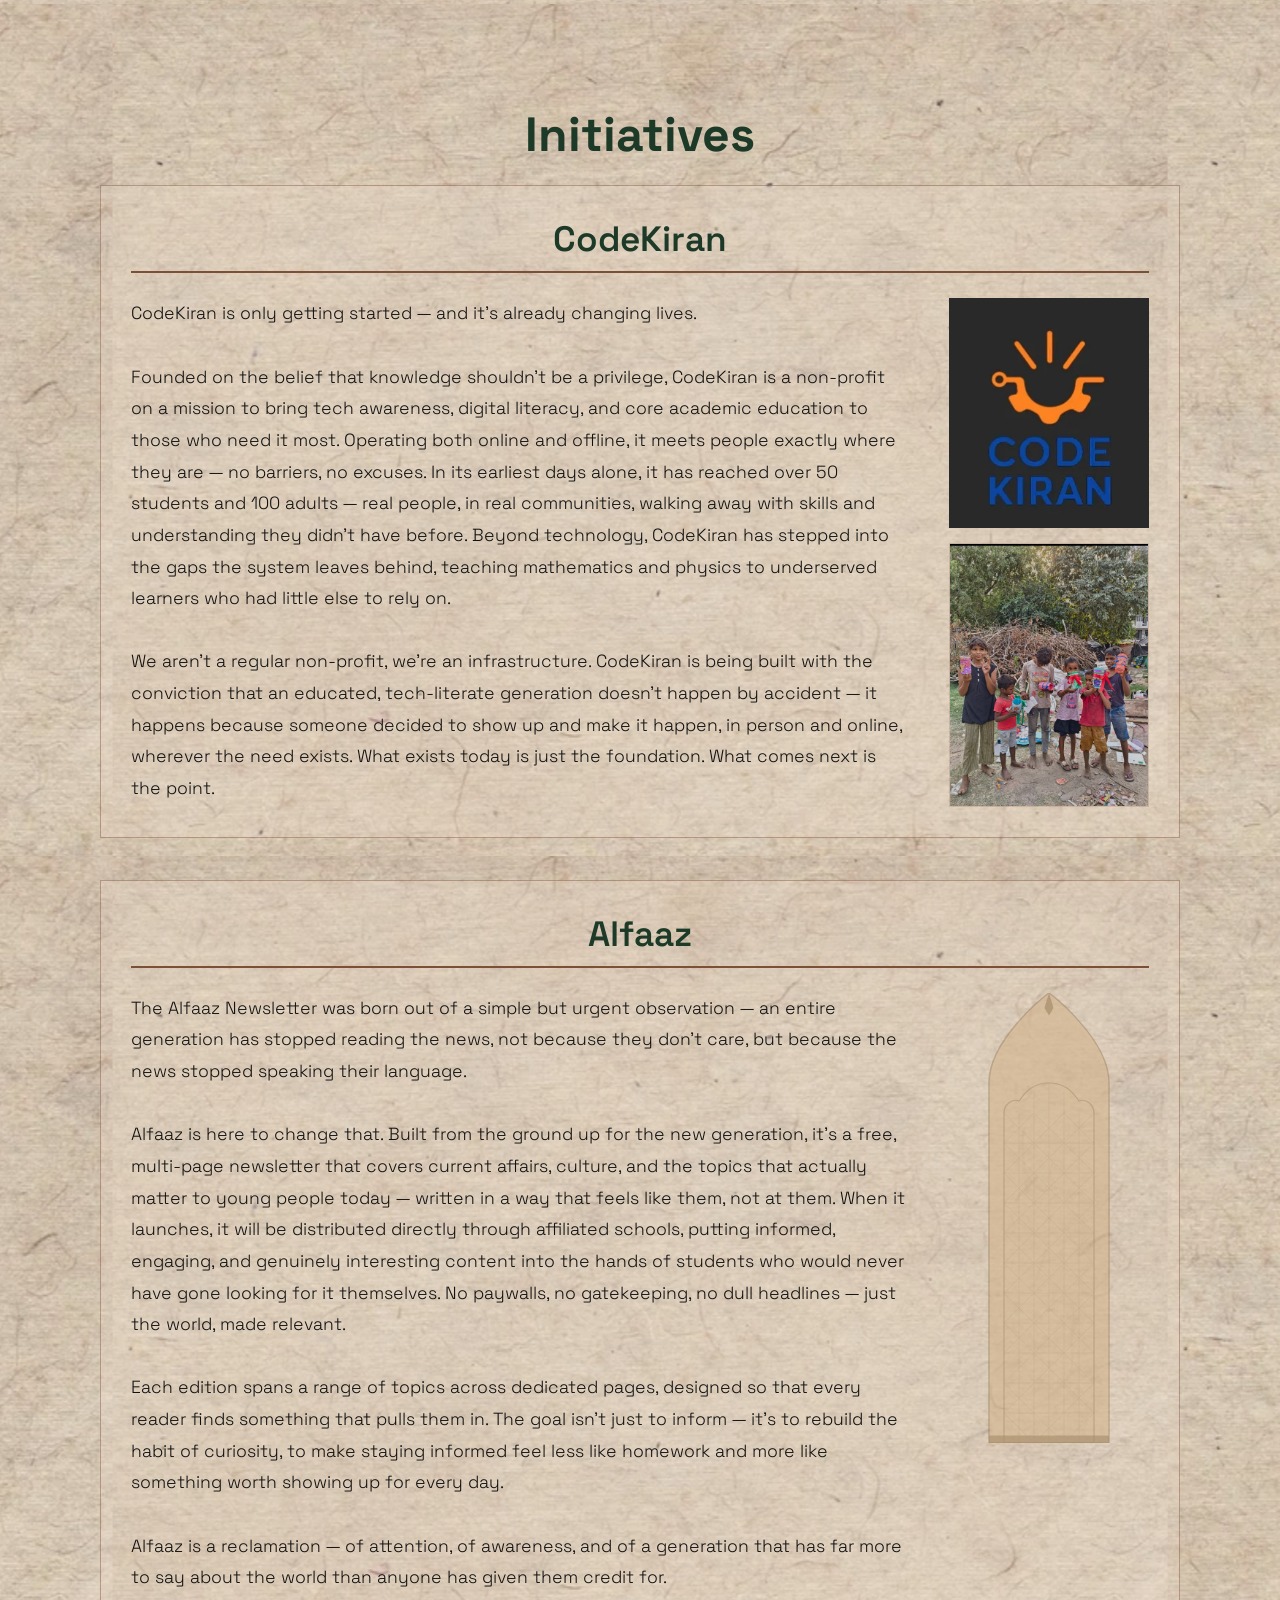
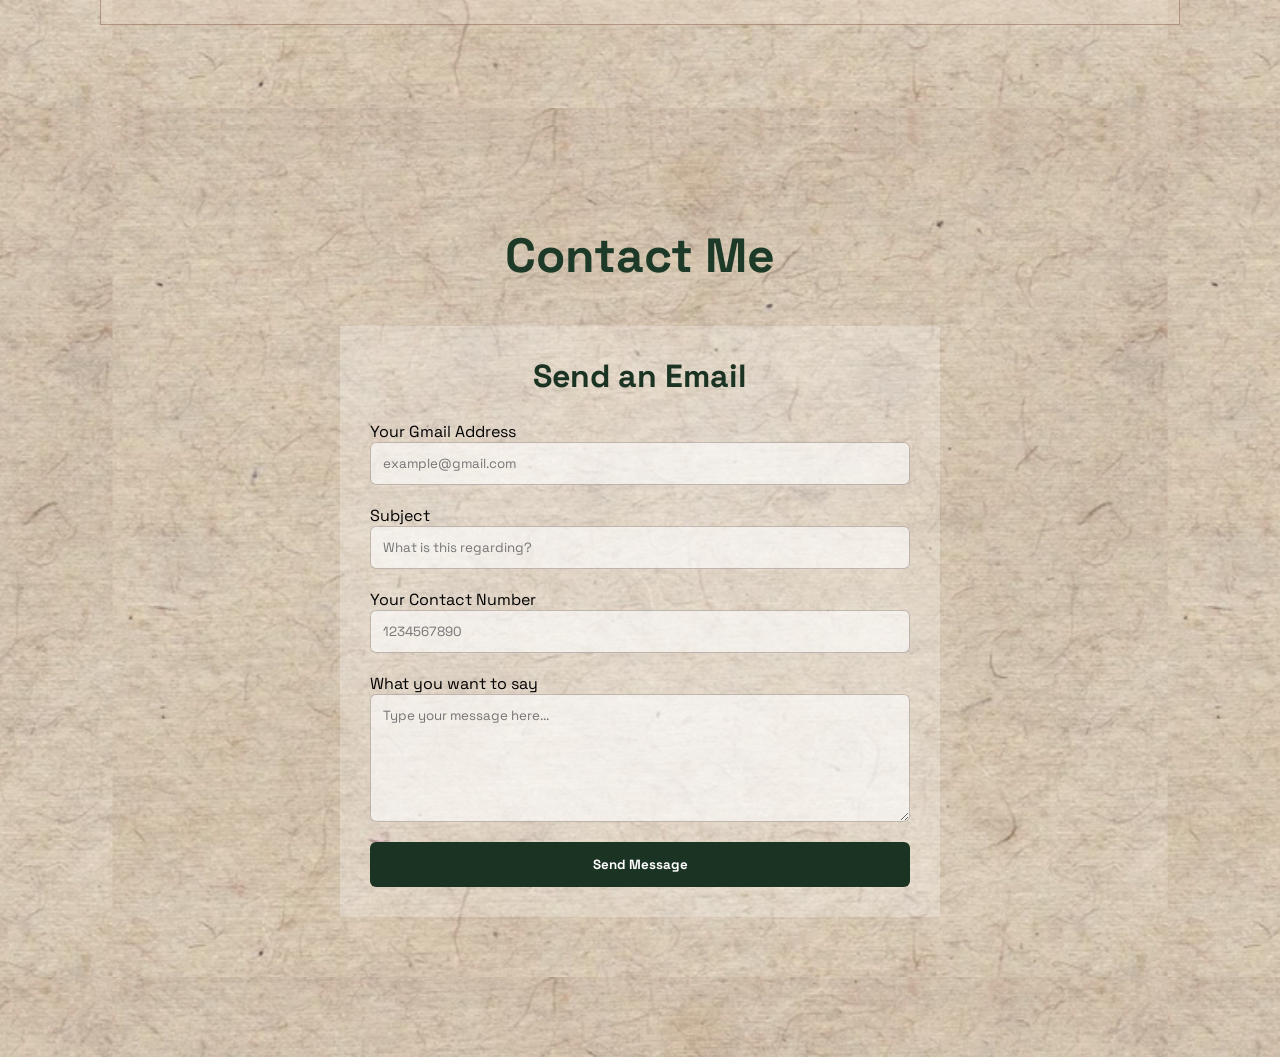
==== commit 5953b31e: "awshi" ====
--- a/portfolio.html
+++ b/portfolio.html
@@ -218,7 +218,6 @@
                     <span class="close">&times;</span>
                     <div id="mbody"></div>
                 </div>
-                <div class="hint">Press ESC to exit fullscreen</div>
             </div>
             <div id="toast" class="thidden">
                 <div class="tcontent">
--- a/pks.css
+++ b/pks.css
@@ -8,132 +8,6 @@
     font-family: "Space Grotesk", sans-serif;
 }
 
-.content {
-    background-color: transparent;
-    border: none;
-    border-radius: 0;
-    padding: 0;
-    width: 95%;
-    max-width: 950px;
-    max-height: 92vh;
-    overflow-y: auto; 
-    position: relative;
-    box-shadow: 0 10px 30px rgba(0, 0, 0, 0.3);
-    transform: scale(0.7);
-    transition: transform 0.3s cubic-bezier(0.34, 1.56, 0.64, 1);
-}
-
-.overlay.active .content {
-    transform: scale(1);
-}
-
-.content .box {
-    width: 100%;
-    min-height: 100%;
-    background: rgba(226, 212, 195, 0.98); 
-    backdrop-filter: blur(15px);
-    border: 1px solid #CFC4B0;
-    border-radius: 4px;
-    padding: 40px;
-    cursor: default;
-    box-sizing: border-box;
-}
-
-.content .aimg {
-    float: left;
-    width: 38%;
-    margin-right: 30px;
-    margin-bottom: 15px;
-    background: transparent;
-    border: none;
-}
-
-.content .byline {
-    clear: both; 
-    display: flex;
-    align-items: center;
-    gap: 7px;
-    font-family: 'Lora', Georgia, serif;
-    font-size: 11.5px;
-    color: #8C7E71;
-    padding-top: 20px;
-    border-top: 1px solid rgba(194, 181, 163, 0.3);
-}
-
-.content .aimg img {
-    width: 100%;
-    height: auto;
-    object-fit: contain;
-    display: block;
-    border-radius: 2px;
-    border: 1px solid rgba(125, 79, 55, 0.1);
-}
-
-.content .abody {
-    padding: 0;
-    text-align: left;
-    display: block;
-}
-
-.content .ahold {
-    display: flex;
-    flex-direction: column;
-    align-items: center;
-    gap: 8px;
-    color: #a89c8cb5;
-}
-
-.content .ahold svg {
-    width: 34px;
-    height: 34px;
-}
-
-.content .ahold span {
-    font-family: 'Lora', Georgia, serif;
-    font-size: 11px;
-    letter-spacing: 0.12em;
-    text-transform: uppercase;
-}
-
-.content .title {
-    font-family: 'Playfair Display', Georgia, serif;
-    font-size: 24px;
-    font-weight: 600;
-    line-height: 1.38;
-    color: #291E15;
-    margin-bottom: 12px;
-    border-bottom: none;
-    padding-bottom: 0;
-    text-align: left;
-}
-
-.content .line {
-    width: 30px;
-    height: 1px;
-    background: #C2B5A3;
-    margin-bottom: 13px;
-}
-
-.content .excerpt {
-    font-family: 'Lora', Georgia, serif;
-    font-size: 15px;
-    line-height: 1.72;
-    color: #5A4D42;
-    margin-bottom: 20px;
-}
-
-.content .byline .author {
-    color: #5A4D42;
-}
-
-.content .byline .dot {
-    color: #C2B5A3;
-}
-
-.content .byline .date {
-    font-style: italic;
-}
-
 html {
     scroll-behavior: smooth;
     height: 100%;
@@ -141,9 +15,10 @@
 
 body {
     background-image: url("img15.png");
-    background-size: cover;
+    background-size: auto;
     background-repeat: repeat;
     background-attachment: fixed;
+    background-position: top center;
     min-height: 100vh;
 }
 
@@ -154,7 +29,7 @@
 html::-webkit-scrollbar-track {
     background-image: url("img15.png");
     background-position: right top;
-    background-size: cover;
+    background-size: auto;
 }
 
 html::-webkit-scrollbar-thumb {
@@ -179,17 +54,18 @@
     width: 100%;
     padding: 30px 100px;
     display: flex;
-    justify-content: flex-start;
+    justify-content: space-between;
     align-items: center;
     z-index: 100;
     background-image: url("img15.png");
-    background-size: cover;
+    background-size: auto;
+    background-repeat: repeat;
+    background-position: top center;
 }
 
 .logo {
     color: #7D4F37;
     font-size: 2em;
-    margin-right: 270px;
 }
 
 .navigation a {
@@ -200,13 +76,49 @@
     border-radius: 20px;
     margin: 0 10px;
     font-weight: 600;
-    font-family: "Space Grotesk", sans-serif;
 }
 
 .navigation a:hover,
 .navigation a.active {
     background-color: #D4A373;
-    color: #7D4F37;
+}
+
+@media (max-width: 900px) {
+    header {
+        padding: 15px 5%;
+        flex-direction: column;
+        gap: 10px;
+    }
+    
+    .logo {
+        font-size: 1.5em;
+    }
+    
+    .navigation a {
+        font-size: 0.9em;
+        margin: 5px;
+        padding: 5px 10px;
+    }
+}
+
+@media (max-width: 768px) {
+    .navigation {
+        display: flex;
+        flex-wrap: nowrap;
+        justify-content: center;
+        width: 100%;
+    }
+
+    .navigation a {
+        font-size: 0.72em;
+        margin: 0 1px;
+        padding: 4px 5px;
+        white-space: nowrap;
+    }
+}
+
+h2 {
+    text-align: center;
 }
 
 .parallax {
@@ -230,7 +142,6 @@
     text-align: center;
     position: relative;
     z-index: 1;
-    will-change: transform;
 }
 
 .parallax img {
@@ -239,28 +150,40 @@
     max-width: 250px;
     max-height: 23vh;
     object-fit: contain;
-    background-color: transparent;
     transform: rotate(var(--rot, 0deg));
-    cursor: pointer;
-}
-
-#img1 { --rot: -12deg; }
-#img8 { --rot: 0deg; }
-#img2 { --rot: 15deg; }
-#img3 { --rot: 10deg; }
-#img4 { --rot: -12deg; }
-#img5 { --rot: -8deg; }
-#img6 { --rot: 0deg; }
-#img7 { --rot: 12deg; }
-
-#img1, #img2, #img3, #img4, #img5, #img6, #img7, #img8 {
-    transition: none !important;
+}
+
+@media (max-width: 768px) {
+    .parallax {
+        grid-template-columns: repeat(2, 1fr);
+        grid-template-rows: auto;
+        align-content: start;
+        min-height: 100vh;
+        padding: 125px 18px 40px 18px;
+        overflow: hidden;
+    }
+    
+    #text {
+        font-size: 1.8em;
+        order: 1;
+        grid-column: span 2;
+        margin: 10px 0 20px;
+    }
+
+    .parallax img {
+        order: 2;
+        width: 100%;
+        max-width: 135px;
+        max-height: 16vh;
+    }
 }
 
 .sec {
     position: relative;
     background-image: url("img15.png");
-    background-size: cover;
+    background-size: auto;
+    background-repeat: repeat;
+    background-position: top center;
     padding: 100px;
 }
 
@@ -271,13 +194,26 @@
 }
 
 .sec p {
-    font-size: 1em;
+    font-size: 1.1em;
     color: #111111;
     font-weight: 300;
-}
-
-.has {
-    text-align: center;
+    line-height: 1.8;
+}
+
+@media (max-width: 768px) {
+    .sec {
+        padding: 60px 5%;
+    }
+
+    body,
+    header,
+    .sec {
+        background-attachment: scroll;
+    }
+    
+    .sec h2 {
+        font-size: 2.2em;
+    }
 }
 
 .layout {
@@ -291,27 +227,14 @@
     margin: 0 auto;
 }
 
-.text {
-    flex: 1;
-    margin: 0;
-    line-height: 1.8;
-    font-size: 1.15rem;
-    text-align: left;
-}
-
 @media (max-width: 900px) {
     .layout {
         flex-direction: column-reverse;
         gap: 40px;
+    }
+    
+    .layout p {
         text-align: center;
-    }
-    
-    .text {
-        text-align: center;
-    }
-
-    .sec {
-        padding: 60px 20px;
     }
 }
 
@@ -319,24 +242,21 @@
     display: flex;
     flex-direction: column;
     align-items: center;
-    justify-content: center;
     gap: 15px;
-    width: 200px;
+    width: 100%;
+    max-width: 400px;
+    flex-shrink: 0;
 }
 
 .group img {
-    width: 150%;
+    width: 100%;
     height: auto;
     object-fit: contain;
-    border-radius: 0;
 }
 
 .man {
     width: 100%;
-    height: 810px;
-    margin-top: 0px;
-    text-align: center;
-    overflow: hidden;
+    height: 1000px;
     position: relative;
     display: flex;
     align-items: center;
@@ -367,18 +287,37 @@
     animation-play-state: paused;
 }
 
+@media (max-width: 768px) {
+    .man {
+        height: auto;
+        padding: 40px 0;
+    }
+    
+    .man .boy {
+        display: flex;
+        flex-direction: column;
+        width: 100%;
+        height: auto;
+        animation: none;
+        transform: none;
+        gap: 20px;
+        padding: 0 5%;
+    }
+    
+    .man .boy .guy {
+        position: relative;
+        transform: none !important;
+        width: 100%;
+        height: auto;
+    }
+}
+
 .box {
     background-color: #fbe1ca;
     border: 1px solid #7D4F37;
     padding: 15px;
     width: 100%;
-    height: 110%;
-    box-sizing: border-box;
-    font-family: "Space Grotesk", sans-serif;
     box-shadow: 2px 4px 10px rgba(0, 0, 0, 0.05);
-    overflow: hidden;
-    backface-visibility: hidden;
-    -webkit-backface-visibility: hidden;
     text-align: left;
     cursor: pointer;
 }
@@ -387,7 +326,6 @@
     color: #1C3A27;
     font-size: 1.2em;
     font-weight: 600;
-    margin-top: 0;
     margin-bottom: 10px;
     text-align: center;
     border-bottom: 2px solid #7D4F37;
@@ -401,46 +339,21 @@
     width: 110px;
     height: 90px;
     object-fit: cover;
-
     border: 1px solid rgba(125, 79, 55, 0.2);
-    transform: translateZ(0);
 }
 
 .summary {
     color: #2B2625;
     font-size: 0.85em;
     line-height: 1.4;
-    margin: 0;
-    text-align: left;
-    -webkit-hyphens: auto;
-    -ms-hyphens: auto;
-    hyphens: auto;
-}
-
-@media (max-width: 600px) {
-    .man .boy {
-        width: 280px;
-        height: auto;
-        min-height: 250px;
-    }
-    .man .boy .guy {
-        transform: rotateY(calc((var(--position) - 1) * (360 / var(--quantity)) * -1deg)) translateZ(250px);
-    }
-    .img {
-        float: none;
-        display: block;
-        width: 100%;
-        height: 120px;
-        margin-left: 0;
-        margin-bottom: 10px;
-    }
 }
 
 .robot {
     position: relative;
-    width: 500px;
+    width: 100%;
+    max-width: 500px;
     height: 100px;
-    margin: 100px auto;
+    margin: 50px auto;
 }
 
 .bot {
@@ -449,7 +362,6 @@
     top: 50%;
     left: 50%;
     transform: translate(-50%, -50%);
-    z-index: 2;
 }
 
 .arm {
@@ -457,9 +369,26 @@
     width: 350px;
     top: -95%;
     left: 14%;
-    z-index: 2;
     transform-origin: 233px 155px;
-    transition: transform 0s ease-out;
+}
+
+@media (max-width: 768px) {
+    .robot {
+        max-width: 260px;
+        height: 75px;
+        margin: 25px auto 35px;
+    }
+
+    .bot,
+    .arm {
+        width: 220px;
+    }
+
+    .arm {
+        top: calc(-78% + 4px);
+        left: calc(13% - 15px);
+        transform-origin: 146px 97px;
+    }
 }
 
 .inner {
@@ -469,13 +398,6 @@
     border: 1px solid #7d4f3770;
     padding: 30px;
     width: 100%;
-    box-sizing: border-box;
-    font-family: "Space Grotesk", sans-serif;
-    box-shadow: 2px 4px 10px rgba(0, 0, 0, 0.05);
-    overflow: hidden;
-    backface-visibility: hidden;
-    -webkit-backface-visibility: hidden;
-    text-align: left;
 }
 
 .heading {
@@ -502,6 +424,14 @@
     justify-content: space-between;
 }
 
+@media (max-width: 900px) {
+    .ilayout {
+        flex-direction: column-reverse;
+        align-items: center;
+        gap: 30px;
+    }
+}
+
 .ipics {
     display: flex;
     flex-direction: column;
@@ -517,11 +447,11 @@
     object-fit: cover;
     border: 1px solid rgba(125, 79, 55, 0.2);
 }
+
 .ipicwide {
-    width: 50%;
+    width: 100%;
     height: auto;
     object-fit: cover;
-    border: 1px solid rgba(125, 79, 55, 0.2);
 }
 
 .para {
@@ -529,31 +459,27 @@
     color: #2B2625;
     font-size: 1rem;
     line-height: 1.6;
-    margin: 0;
-    text-align: left;
 }
 
 .msvg {
     width: 100%;
-    height: 100%;
-    min-height: 280px;
     max-height: 450px;
     display: block;
-    margin: 0 auto;
-    filter: drop-shadow(0 2px 4px rgba(0, 0, 0, 0.05));
-}
-
-.msvg path, 
-.msvg rect, 
-.msvg circle, 
-.msvg g {
-    transition: opacity 0.3s ease;
-}
-
-@media (max-width: 900px) {
+}
+
+@media (max-width: 768px) {
+    .ilayout {
+        flex-direction: column;
+    }
+
+    .ipics {
+        width: min(100%, 240px);
+        margin: 0 auto;
+    }
+
+    .ipicwide,
     .msvg {
-        width: 150px;
-        min-height: 200px;
+        display: none;
     }
 }
 
@@ -575,6 +501,115 @@
     opacity: 1;
 }
 
+.content {
+    background-color: transparent;
+    width: 95%;
+    max-width: 950px;
+    max-height: 92vh;
+    overflow-y: auto;
+    position: relative;
+    box-shadow: 0 10px 30px rgba(0, 0, 0, 0.3);
+    transform: scale(0.7);
+    transition: transform 0.3s cubic-bezier(0.34, 1.56, 0.64, 1);
+}
+
+.overlay.active .content {
+    transform: scale(1);
+}
+
+.content .box {
+    background: rgba(226, 212, 195, 0.98);
+    backdrop-filter: blur(15px);
+    padding: 40px;
+}
+
+.content .abody {
+    display: grid;
+    grid-template-columns: minmax(220px, 34%) 1fr;
+    gap: 0 30px;
+    align-items: start;
+}
+
+.content .title,
+.content .line,
+.content .byline {
+    grid-column: 1 / -1;
+}
+
+.content .aimg {
+    width: 100%;
+    margin: 0;
+    grid-column: 1;
+    grid-row: 3;
+}
+
+.content .aimg img {
+    display: block;
+    width: 100%;
+    max-height: 330px;
+    object-fit: contain;
+}
+
+.content .excerpt {
+    grid-column: 2;
+    grid-row: 3;
+}
+
+@media (max-width: 768px) {
+    .content .box {
+        padding: 30px 20px;
+    }
+
+    .content .abody {
+        display: block;
+    }
+    
+    .content .aimg {
+        width: 100%;
+        margin-bottom: 18px;
+        display: flex;
+        justify-content: center;
+    }
+
+    .content .aimg img {
+        display: block;
+        width: 100%;
+        max-height: 220px;
+        object-fit: contain;
+    }
+}
+
+.content .byline {
+    display: flex;
+    gap: 7px;
+    font-size: 11.5px;
+    color: #8C7E71;
+    padding-top: 20px;
+    border-top: 1px solid rgba(194, 181, 163, 0.3);
+}
+
+.content .title {
+    font-family: 'Playfair Display', serif;
+    font-size: 24px;
+    font-weight: 600;
+    color: #291E15;
+    margin-bottom: 12px;
+}
+
+.content .line {
+    width: 30px;
+    height: 1px;
+    background: #C2B5A3;
+    margin-bottom: 13px;
+}
+
+.content .excerpt {
+    font-family: 'Lora', serif;
+    font-size: 15px;
+    line-height: 1.72;
+    color: #5A4D42;
+}
+
 .close {
     position: absolute;
     top: 10px;
@@ -582,34 +617,7 @@
     font-size: 32px;
     color: #291E15;
     cursor: pointer;
-    font-weight: bold;
     z-index: 10001;
-    text-shadow: 0 0 5px rgba(255, 255, 255, 0.8);
-}
-
-.hint {
-    position: absolute;
-    top: 20px;
-    left: 50%;
-    transform: translateX(-50%);
-    background: rgba(0, 0, 0, 0.7);
-    color: #fff;
-    padding: 8px 16px;
-    border-radius: 4px;
-    font-family: sans-serif;
-    font-size: 0.85em;
-    pointer-events: none;
-    opacity: 0;
-    transition: opacity 0.5s ease;
-}
-
-.overlay.active .hint {
-    opacity: 1;
-    animation: fadeOutHint 3s forwards 1.5s;
-}
-
-@keyframes fadeOutHint {
-    to { opacity: 0; }
 }
 
 .cform {
@@ -617,8 +625,6 @@
     margin: 40px auto;
     padding: 30px;
     background: rgba(255, 255, 255, 0.25);
-    box-shadow: 0 4px 15px rgba(0, 0, 0, 0.05);
-    font-family: inherit;
 }
 
 .ftitle {
@@ -634,32 +640,12 @@
     margin-bottom: 20px;
 }
 
-.fgroup label {
-    color: #4a3329;
-    font-weight: 600;
-    margin-bottom: 8px;
-    font-size: 0.95rem;
-}
-
-.fgroup input,
-.fgroup textarea {
+.fgroup input, .fgroup textarea {
     width: 100%;
     padding: 12px;
     border: 1.5px solid rgba(74, 51, 41, 0.3);
     border-radius: 6px;
     background: rgba(255, 255, 255, 0.6);
-    color: #2b1e18;
-    font-size: 1rem;
-    box-sizing: border-box;
-    transition: all 0.3s ease;
-}
-
-.fgroup input:focus,
-.fgroup textarea:focus {
-    outline: none;
-    border-color: #1b3322;
-    background: rgba(255, 255, 255, 0.9);
-    box-shadow: 0 0 8px rgba(27, 51, 34, 0.15);
 }
 
 .btn {
@@ -669,19 +655,8 @@
     padding: 14px;
     border: none;
     border-radius: 6px;
-    font-size: 1.1rem;
     font-weight: bold;
     cursor: pointer;
-    transition: background-color 0.2s ease, transform 0.1s ease;
-}
-
-.btn:hover {
-    background-color: #122217;
-    transform: translateY(-1px);
-}
-
-.btn:active {
-    transform: translateY(1px);
 }
 
 #toast {
@@ -693,25 +668,9 @@
     color: #ffffff;
     padding: 12px 24px;
     border-radius: 25px;
-    box-shadow: 0 4px 15px rgba(0, 0, 0, 0.3);
-    font-family: inherit;
-    font-size: 0.95rem;
     z-index: 9999;
     opacity: 0;
-    pointer-events: none;
-    transition: transform 0.4s cubic-bezier(0.175, 0.885, 0.32, 1.275), opacity 0.3s ease;
-}
-
-.tcontent {
-    display: flex;
-    align-items: center;
-    gap: 10px;
-}
-
-.ticon {
-    width: 20px;
-    height: 20px;
-    fill: #4caf50;
+    transition: all 0.3s ease;
 }
 
 #toast.tshow {
@@ -721,13 +680,4 @@
 
 .pot {
     display: none !important;
-    visibility: hidden !important;
-    opacity: 0 !important;
-    position: absolute !important;
-    top: -9999px !important;
-    left: -9999px !important;
-    width: 0 !important;
-    height: 0 !important;
-    overflow: hidden !important;
-    z-index: -9999 !important;
-}
+}
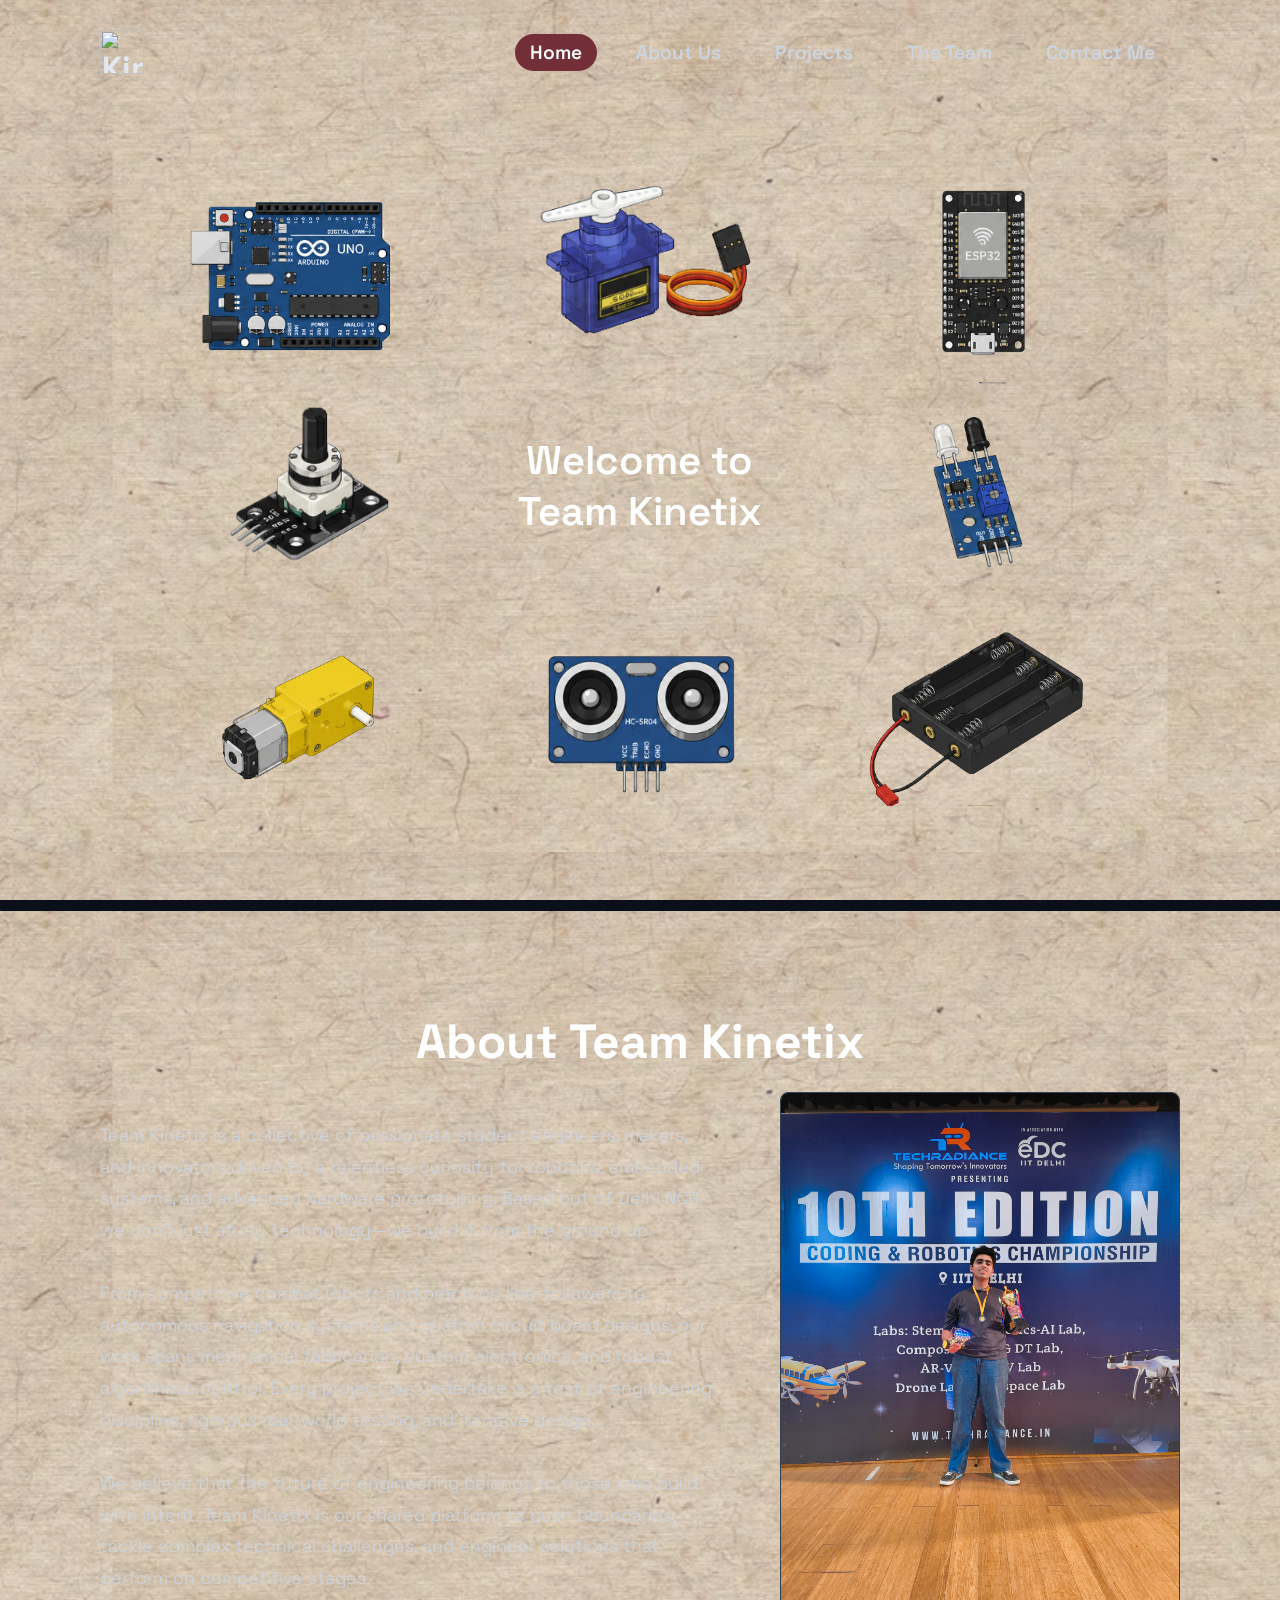
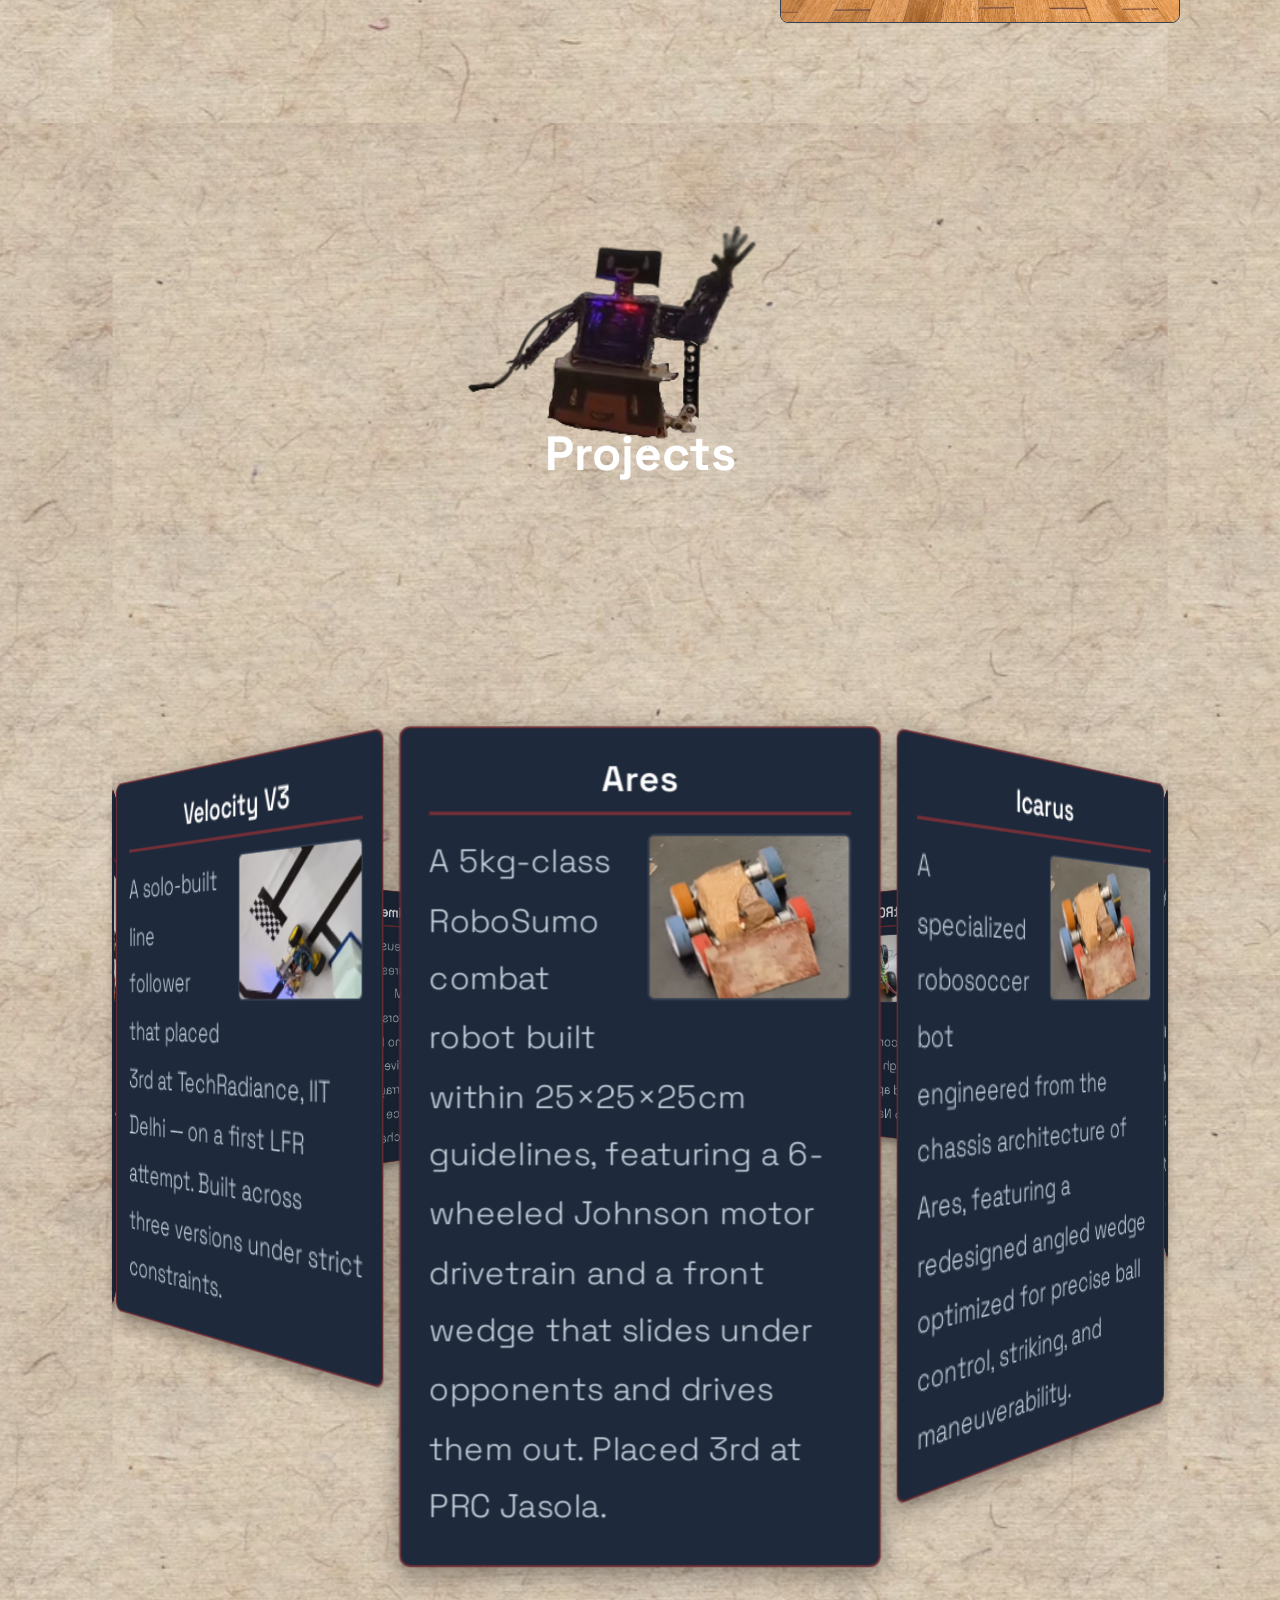
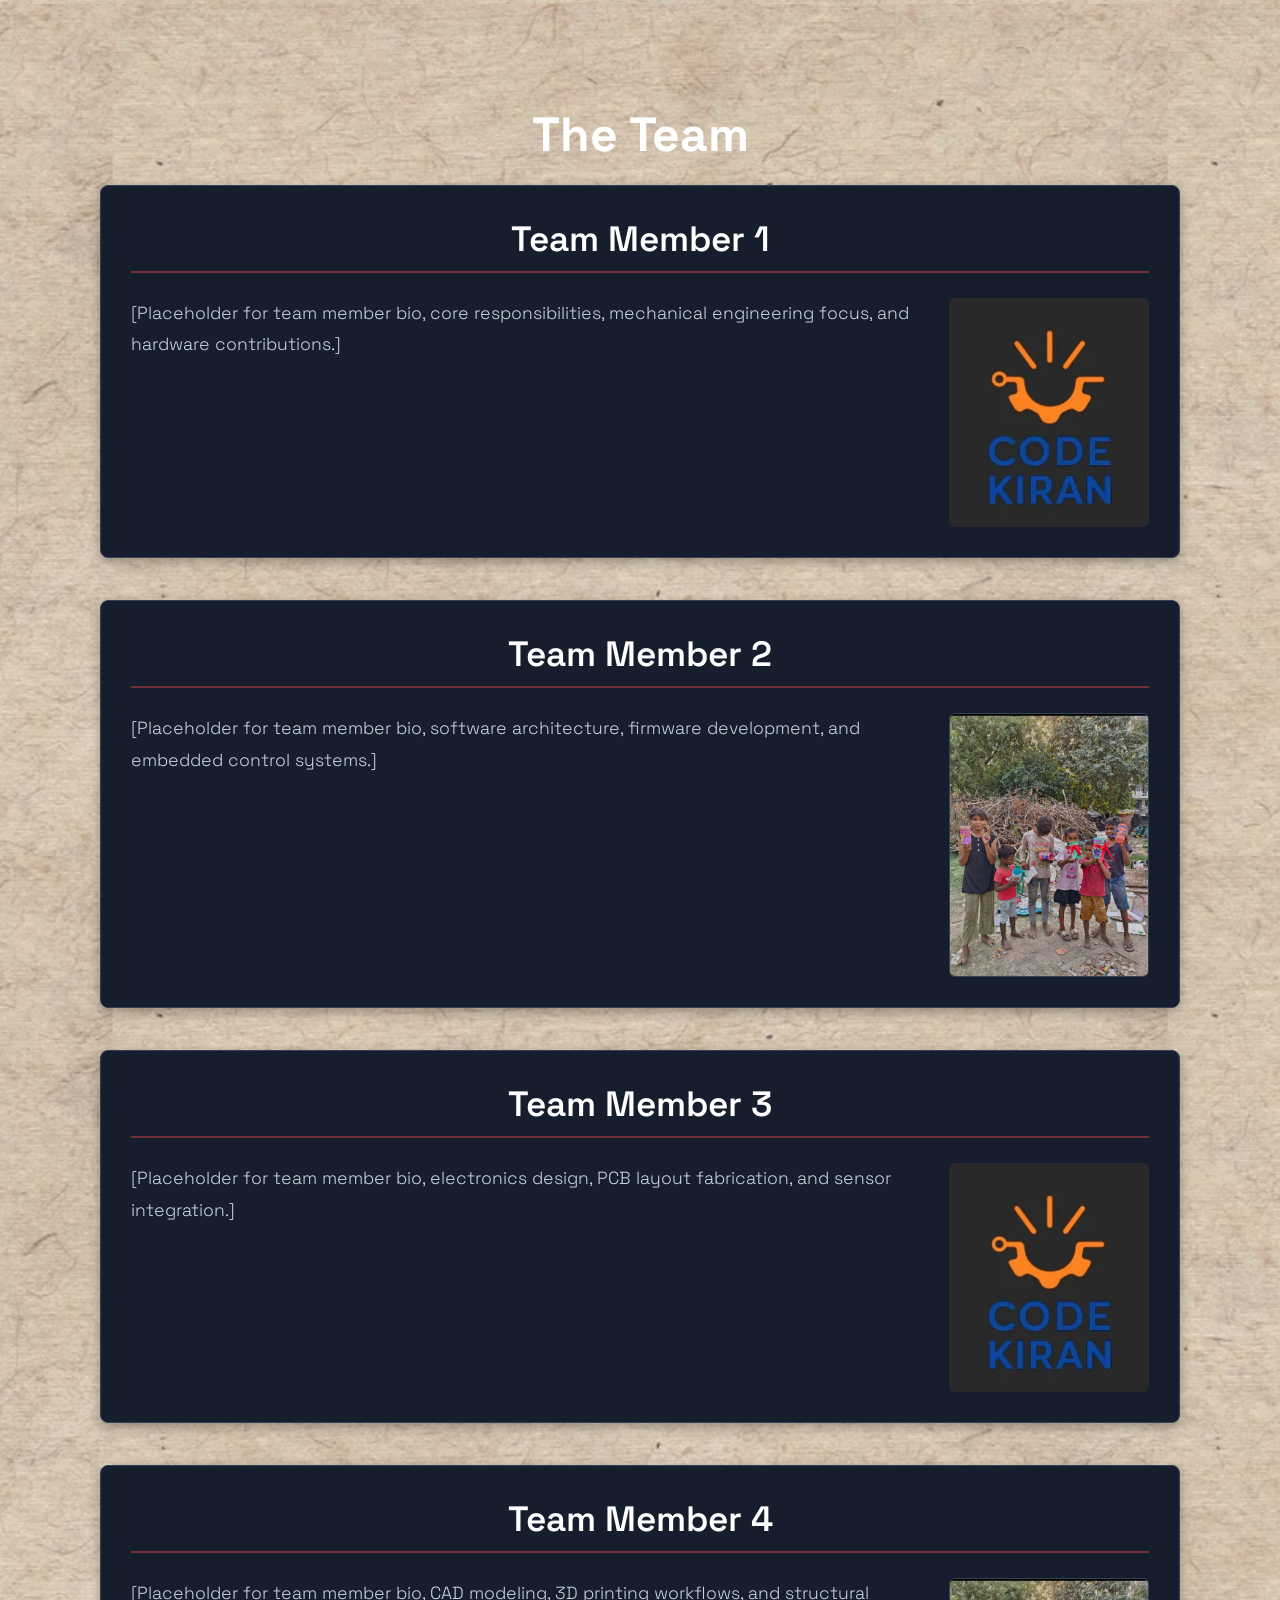
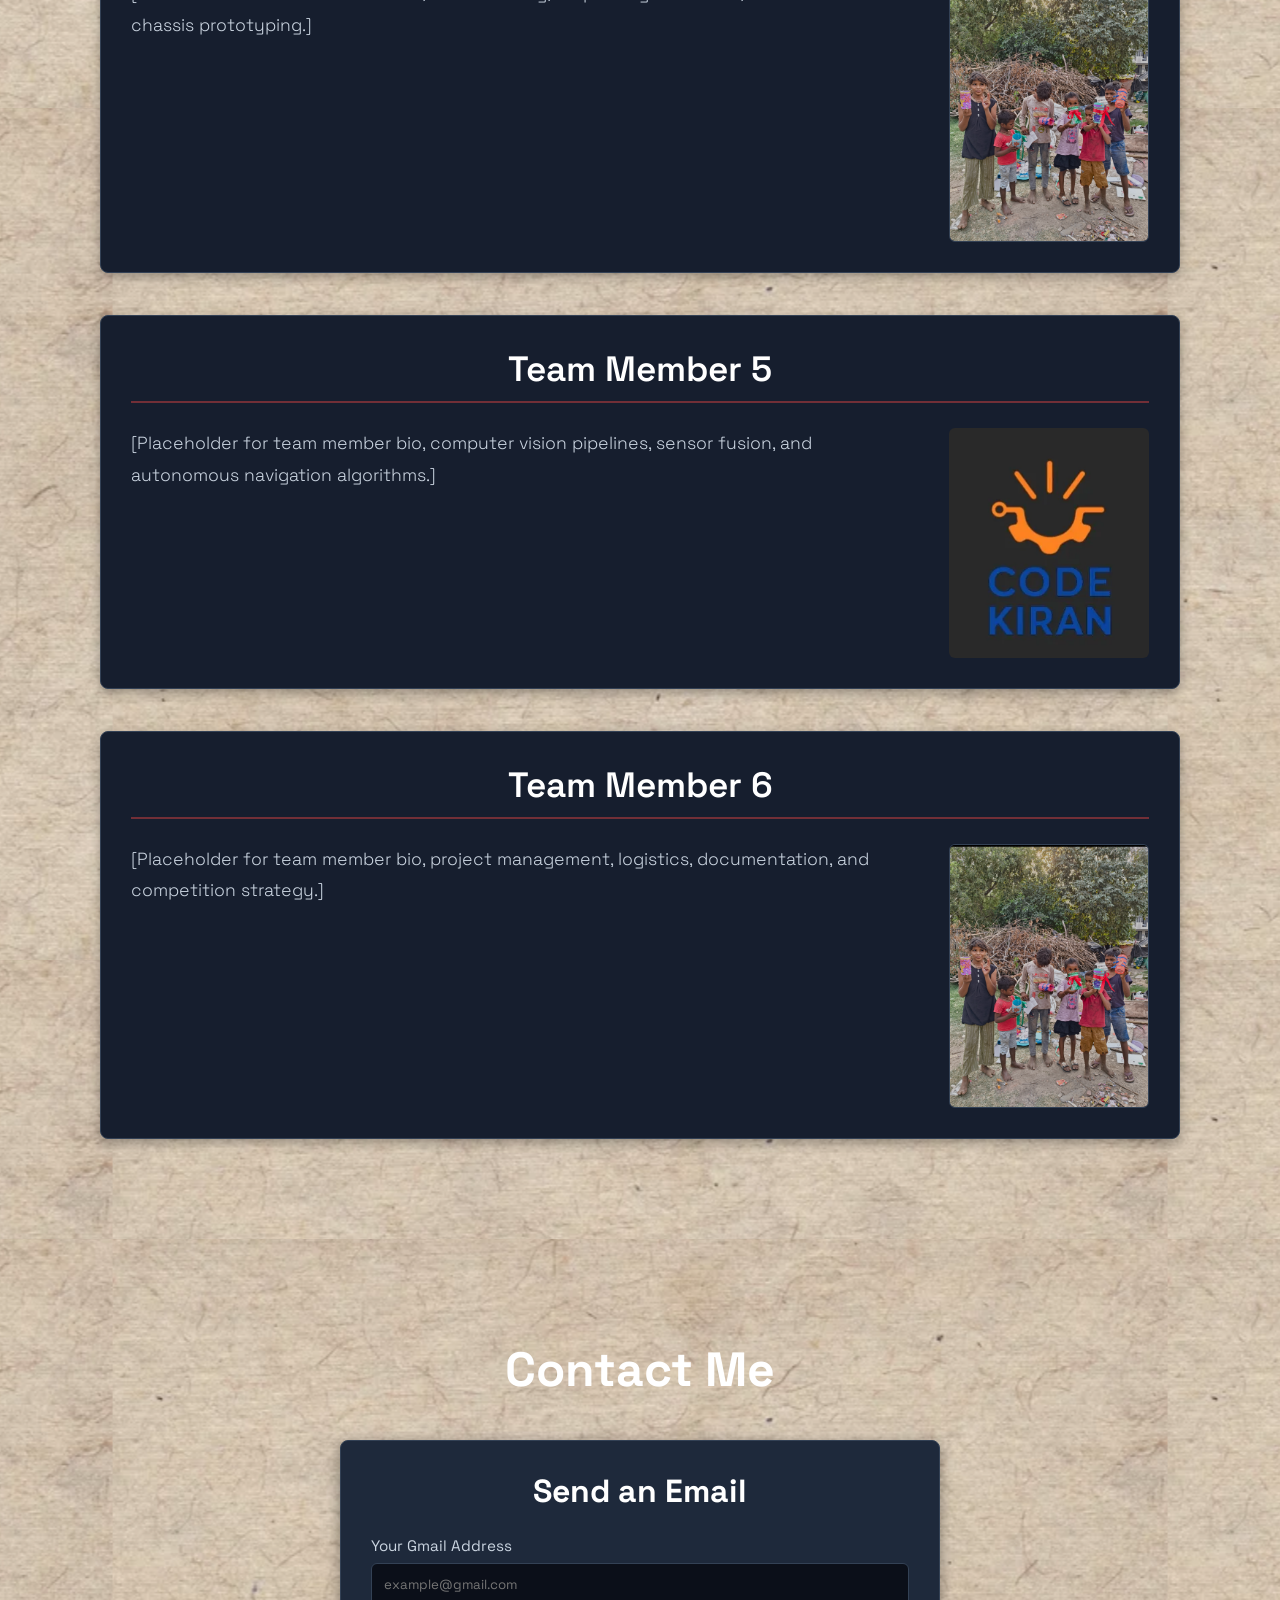
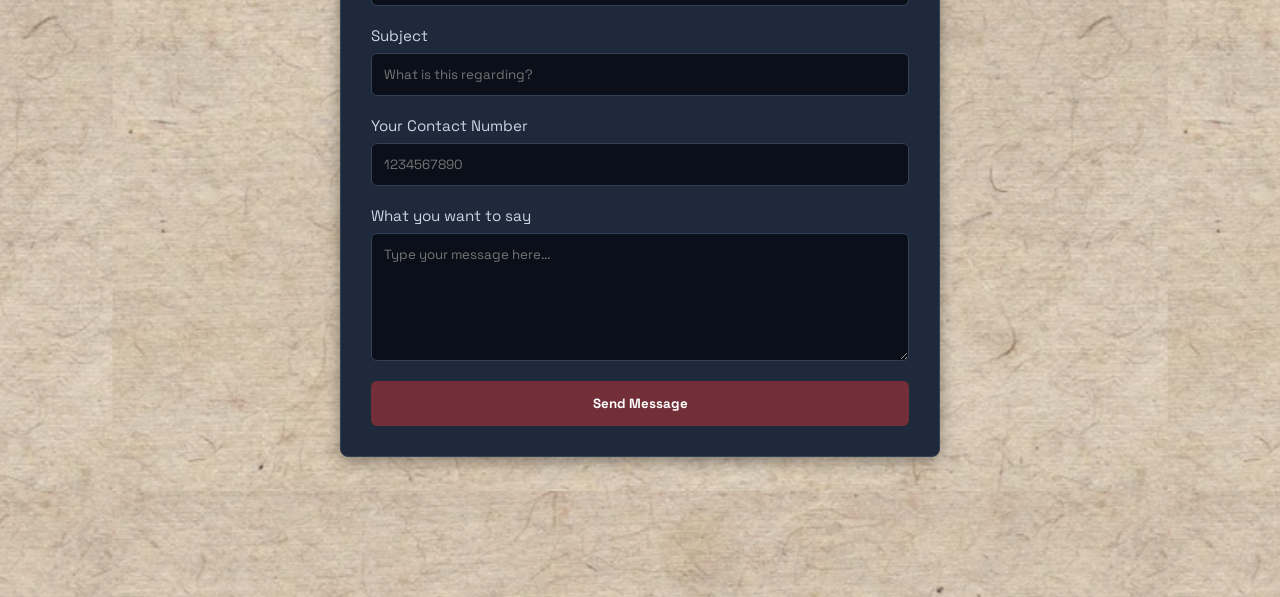
==== commit e23286a1: "Update portfolio.html" ====
--- a/portfolio.html
+++ b/portfolio.html
@@ -3,18 +3,18 @@
         <meta charset="UTF-8">
         <meta name="viewport" content="width=device-width, initial-scale=1.0">
         <meta http-equiv="X-UA-Compatible" content="ie=edge">
-        <title>Paksh ka portfolio </title>
+        <title>Team Kinetix Portfolio</title>
         <link rel="stylesheet" href="pks.css">
     </head>
     <body>
         <div class="wrapper">
                 <header>
-                    <h2 class="logo">HII!</h2>
+                    <h2 class="logo"><img src="pogo.png" alt="Kinetix Logo" class="logo-img"></h2>
                     <nav class="navigation">
                         <a href="#home" class="active">Home</a>
-                        <a href="#about">About</a>
+                        <a href="#about">About Us</a>
                         <a href="#projects">Projects</a>
-                        <a href="#initiatives">Initiatives</a>
+                        <a href="#team">The Team</a>
                         <a href="#contact">Contact Me</a>
                     </nav>
                 </header>
@@ -23,20 +23,20 @@
                     <img src="img8.png" alt="8" id="img8"> 
                     <img src="img2.png" alt="2" id="img2">
                     <img src="img3.png" alt="3" id="img3">
-                    <h2 id="text">Welcome to my Portfolio</h2>
+                    <h2 id="text">Welcome to Team Kinetix</h2>
                     <img src="img4.png" alt="4" id="img4">   
                     <img src="img12.png" alt="5" id="img5">
                     <img src="img13.png" alt="6" id="img6"> 
                     <img src="img11.png" alt="7" id="img7">
                 </section>
                 <section class="sec" id="about">
-                    <h2 class="has">About Me</h2>
+                    <h2 class="has">About Team Kinetix</h2>
                     <div class="layout">
-                        <p class="text">Hi, I'm Paksh — a student, builder, and tech enthusiast with a deep curiosity for how technology shapes the world, and an even deeper drive to shape it myself. Currently studying at DPS Noida, Sector 30, I've never been content with just learning things; I need to build them.<br><br>
-That restless ambition led me to found CodeKiran, a non-profit dedicated to tech awareness and digital literacy. I believe technology is a language — and every person deserves the chance to speak it fluently. CodeKiran is my way of making that happen, one conversation, workshop, and initiative at a time. Alongside that, I co-founded The Alfaaz Newsletter — a space where ideas meet their voice and words carry purpose. Because building things isn't just about code and tools; it's about stories, communities, and the ideas we choose to amplify.<br><br>
-I'm driven by curiosity, guided by a bold vision, and energised by the belief that students don't just inherit the future — we build it.</p>
+                        <p class="text">Team Kinetix is a collective of passionate student engineers, makers, and innovators driven by a relentless curiosity for robotics, embedded systems, and advanced hardware prototyping. Based out of Delhi NCR, we don't just study technology—we build it from the ground up.<br><br>
+From competitive combat robots and precision line-followers to autonomous navigation systems and custom circuit board designs, our work spans mechanical fabrication, custom electronics, and robust algorithmic control. Every project we undertake is a test of engineering discipline, rigorous real-world testing, and iterative design.<br><br>
+We believe that the future of engineering belongs to those who build with intent. Team Kinetix is our shared platform to push boundaries, tackle complex technical challenges, and engineer solutions that perform on competitive stages.</p>
                         <div class="group">
-                            <img src="img17.jpg" class="focus" alt="11">                        
+                            <img src="img17.jpg" class="focus" alt="Team Focus">                        
                         </div>
                     </div>
                 </section>
@@ -47,7 +47,7 @@
                     </div>
                     <h2 class="has">Projects</h2>
                     <div class="man">
-                        <div class="boy" style="--quantity: 10;">
+                        <div class="boy" style="--quantity: 11;">
                             <div class="guy" style="--position: 1;">
                                 <div class="box" id="pj1">
                                     <h3 class="title">Ares</h3>
@@ -61,8 +61,7 @@
                                     <h3 class="title">Velocity V3</h3>
                                     <img src="img26.png" alt="img" class="img">
                                     <p class="summary">
-                                        
-A solo-built line follower that placed 3rd at TechRadiance, IIT Delhi — on a first LFR attempt. Built across three versions under strict constraints
+                                        A solo-built line follower that placed 3rd at TechRadiance, IIT Delhi — on a first LFR attempt. Built across three versions under strict constraints.
                                     </p>
                                 </div>
                             </div>
@@ -71,7 +70,7 @@
                                     <h3 class="title">Cosmo</h3>
                                     <img src="img33.png" alt="img" class="img">
                                     <p class="summary">
-                                        A cheerful purple desk robot hand-crafted with a 3D pen. Uses OpenCV face recognition to identify people and waves hello through a hinged arm mechanism — built solo with an Arduino Nano and a laptop camera.
+                                        A cheerful purple desk robot hand-crafted with a 3D pen. Uses OpenCV face recognition to identify people and waves hello through a hinged arm mechanism.
                                     </p>
                                 </div>
                             </div>
@@ -80,16 +79,16 @@
                                     <h3 class="title">Hermes</h3>
                                     <img src="img25.png" alt="img" class="img">
                                     <p class="summary">
-                                       A 5kg-class RoboRace bot with an AWD 4-Johnson-motor drivetrain, tuned to 600RPM after extensive testing. Custom-cut motor shafts reduce weight and improve handling. Qualified at PRC Tagore Garden, Top 5 at PRC Jasola.</p>
+                                       A 5kg-class RoboRace bot with an AWD 4-Johnson-motor drivetrain, tuned to 600RPM. Custom-cut motor shafts reduce weight and improve handling. Top 5 at PRC Jasola.</p>
                                 </div>
                             </div>
                             <div class="guy" style="--position: 5;">
                                 <div class="box" id="pj5">
-                                    <h3 class="title">Epimetheus V1</h3>
+                                    <h3 class="title">Epimetheus V2</h3>
                                     <img src="img24.png" alt="img" class="img">
                                     <p class="summary">
-                                         V1 & V2
-V1 is a podium-finishing LFR (3rd, PRC Jasola) with an impeller for downforce, a curved IR array, hand-soldered PCB, and 2000RPM N20 motors. V2 pushes further — the PCB becomes the chassis, powered by dual DRV drivers.</p>
+                                         Epimetheus V2 features 2000RPM N20 motors, an Arduino Nano, TB6612 motor driver, 8-channel IR sensor array, active downforce impeller, and a full PCB chassis design.
+                                    </p>
                                 </div>
                             </div>
                             <div class="guy" style="--position: 6;">
@@ -97,7 +96,7 @@
                                     <h3 class="title">DodgeX</h3>
                                     <img src="img30.png" alt="img" class="img">
                                     <p class="summary">
-                                        A retro pixel-art dodge game controlled entirely by hand gestures. Built in Python using OpenCV and MediaPipe, players switch lanes in real time by moving their hand left or right — no keyboard needed.</p>
+                                        A retro pixel-art dodge game controlled entirely by hand gestures using Python, OpenCV, and MediaPipe for real-time lane switching.</p>
                                 </div>
                             </div>
                             <div class="guy" style="--position: 7;">
@@ -105,7 +104,7 @@
                                     <h3 class="title">Arduino Radar</h3>
                                     <img src="img28.png" alt="img" class="img">
                                     <p class="summary">
-                                        A real-time proximity radar using an ultrasonic sensor, visualised through Python. Built without a servo or motor encoder, the sweep was tuned entirely by hand — a first Arduino project that refused to take shortcuts.</p>
+                                        A real-time proximity radar using an ultrasonic sensor, visualised through Python. Built without a servo, the sweep was painstakingly tuned by hand.</p>
                                 </div>
                             </div>
                             <div class="guy" style="--position: 8;">
@@ -113,7 +112,7 @@
                                     <h3 class="title">PocketRC</h3>
                                     <img src="img23.png" alt="img" class="img">
                                     <p class="summary">
-                                      A Bluetooth-controlled RC car with variable speed control, operated through a custom Android app. Built solo with an Arduino Nano — a first hardware project that bridged embedded systems and mobile development.  </p>
+                                      A Bluetooth-controlled RC car with variable speed control, operated through a custom Android app built with an Arduino Nano.  </p>
                                 </div>
                             </div>
                             <div class="guy" style="--position: 9;">
@@ -121,7 +120,7 @@
                                     <h3 class="title">Unity</h3>
                                     <img src="img32.png" alt="img" class="img">
                                     <p class="summary">
-                                        A static website for a competition built in plain HTML, CSS, and JavaScript around the theme of unity and diversity. Placed Top 5 — and marks the starting point of my journey that has since grown into full-stack development. </p>
+                                        A static website for a competition built in plain HTML, CSS, and JavaScript around the theme of unity and diversity. Placed Top 5. </p>
                                 </div>
                             </div>
                             <div class="guy" style="--position: 10;">
@@ -129,50 +128,85 @@
                                     <h3 class="title">Theseus</h3>
                                     <img src="img27.png" alt="img" class="img">
                                     <p class="summary">
-                                       An autonomous maze-solving robot using flood fill and shortest path algorithms on an Arduino Nano, with a fully 3D printed chassis. Performed reliably in testing but never got to compete — a capable bot that deserved a stage.</p>
+                                       An autonomous maze-solving robot using flood fill and shortest path algorithms on an Arduino Nano, with a fully 3D printed chassis.</p>
+                                </div>
+                            </div>
+                            <div class="guy" style="--position: 11;">
+                                <div class="box" id="pj11">
+                                    <h3 class="title">Icarus</h3>
+                                    <img src="img29.png" alt="img" class="img">
+                                    <p class="summary">
+                                       A specialized robosoccer bot engineered from the chassis architecture of Ares, featuring a redesigned angled wedge optimized for precise ball control, striking, and maneuverability.</p>
                                 </div>
                             </div>
                         </div>
                     </div>
                 </section>
-                <section  class="sec" id="initiatives">
-                    <h2 class="has">Initiatives</h2>
+                <section class="sec" id="team">
+                    <h2 class="has">The Team</h2>
                         <div class="outer">
-                            <div class ="inner">
-                                <h3 class="heading">CodeKiran</h3>
-                                <hr class="ihr">
-                                <div class="ilayout">
-                                    <p class="para">CodeKiran is only getting started — and it's already changing lives.<br> <br>
-Founded on the belief that knowledge shouldn't be a privilege, CodeKiran is a non-profit on a mission to bring tech awareness, digital literacy, and core academic education to those who need it most. Operating both online and offline, it meets people exactly where they are — no barriers, no excuses. In its earliest days alone, it has reached over 50 students and 100 adults — real people, in real communities, walking away with skills and understanding they didn't have before. Beyond technology, CodeKiran has stepped into the gaps the system leaves behind, teaching mathematics and physics to underserved learners who had little else to rely on.<br><br>
-We aren't a regular non-profit, we're an infrastructure. CodeKiran is being built with the conviction that an educated, tech-literate generation doesn't happen by accident — it happens because someone decided to show up and make it happen, in person and online, wherever the need exists. What exists today is just the foundation. What comes next is the point.</p>
-                                    <div class="ipics">
-                                        <img src="img21.png" alt=".." class="ipicwide">
-                                        <img src="img20.png" alt=".." class="ipic">
-                                    </div>
-                                </div>
-                            </div>
-                            <br>
-                            <br>
-                            <div class ="inner">
-                                <h3 class="heading">Alfaaz</h3>
-                                <hr class="ihr">
-                                <div class="ilayout">
-                                    <p class="para">The Alfaaz Newsletter was born out of a simple but urgent observation — an entire generation has stopped reading the news, not because they don't care, but because the news stopped speaking their language.<br><br>Alfaaz is here to change that. Built from the ground up for the new generation, it's a free, multi-page newsletter that covers current affairs, culture, and the topics that actually matter to young people today — written in a way that feels like them, not at them. When it launches, it will be distributed directly through affiliated schools, putting informed, engaging, and genuinely interesting content into the hands of students who would never have gone looking for it themselves. No paywalls, no gatekeeping, no dull headlines — just the world, made relevant.<br><br>
-Each edition spans a range of topics across dedicated pages, designed so that every reader finds something that pulls them in. The goal isn't just to inform — it's to rebuild the habit of curiosity, to make staying informed feel less like homework and more like something worth showing up for every day.<br><br>
-Alfaaz is a reclamation — of attention, of awareness, and of a generation that has far more to say about the world than anyone has given them credit for.</p>
-                                    <div class="ipics">
-                                        <svg class="msvg" viewBox="0 0 100 300" preserveAspectRatio="xMidYMid meet">
-                                            <path d="M10,300 L90,300 L90,60 C90,30 50,0 50,0 C50,0 10,30 10,60 L10,300 Z" fill="#D2B48C" stroke="#A68B6A" stroke-width="1" opacity="0.6"/>
-                                            <path d="M20,300 L80,300 L80,80 C80,75 75,70 70,72 C65,65 60,60 50,60 C40,60 35,65 30,72 C25,70 20,75 20,80 L20,300 Z" fill="none" stroke="#A68B6A" stroke-width="0.8" opacity="0.5"/>
-                                            <g fill="none" stroke="#A68B6A" stroke-width="0.3" opacity="0.3">
-                                                <path d="M20,100 L80,100 M20,120 L80,120 M20,140 L80,140 M20,160 L80,160 M20,180 L80,180 M20,200 L80,200 M20,220 L80,220 M20,240 L80,240 M20,260 L80,260 M20,280 L80,280"/>
-                                                <path d="M30,80 L30,300 M40,65 L40,300 M50,60 L50,300 M60,65 L60,300 M70,80 L70,300"/>
-                                                <path d="M20,100 L40,80 M20,120 L60,80 M20,140 L80,80 M20,160 L80,100 M20,180 L80,120 M20,200 L80,140 M20,220 L80,160 M20,240 L80,180 M20,260 L80,200 M20,280 L80,220 M40,300 L80,260 M60,300 L80,280"/>
-                                                <path d="M80,100 L60,80 M80,120 L40,80 M80,140 L20,80 M80,160 L20,100 M80,180 L20,120 M80,200 L20,140 M80,220 L20,160 M80,240 L20,180 M80,260 L20,200 M80,280 L20,220 M60,300 L20,260 M40,300 L20,280"/>
-                                            </g>
-                                            <path d="M50,0 L53,10 L50,15 L47,10 Z" fill="#A68B6A" opacity="0.7"/>
-                                            <rect x="10" y="295" width="80" height="5" fill="#A68B6A" opacity="0.6"/>
-                                        </svg>
+                            <div class="inner">
+                                <h3 class="heading">Team Member 1</h3>
+                                <hr class="ihr">
+                                <div class="ilayout">
+                                    <p class="para">[Placeholder for team member bio, core responsibilities, mechanical engineering focus, and hardware contributions.]</p>
+                                    <div class="ipics">
+                                        <img src="img21.png" alt="Placeholder" class="ipicwide">
+                                    </div>
+                                </div>
+                            </div>
+                            <br><br>
+                            <div class="inner">
+                                <h3 class="heading">Team Member 2</h3>
+                                <hr class="ihr">
+                                <div class="ilayout">
+                                    <p class="para">[Placeholder for team member bio, software architecture, firmware development, and embedded control systems.]</p>
+                                    <div class="ipics">
+                                        <img src="img20.png" alt="Placeholder" class="ipic">
+                                    </div>
+                                </div>
+                            </div>
+                            <br><br>
+                            <div class="inner">
+                                <h3 class="heading">Team Member 3</h3>
+                                <hr class="ihr">
+                                <div class="ilayout">
+                                    <p class="para">[Placeholder for team member bio, electronics design, PCB layout fabrication, and sensor integration.]</p>
+                                    <div class="ipics">
+                                        <img src="img21.png" alt="Placeholder" class="ipicwide">
+                                    </div>
+                                </div>
+                            </div>
+                            <br><br>
+                            <div class="inner">
+                                <h3 class="heading">Team Member 4</h3>
+                                <hr class="ihr">
+                                <div class="ilayout">
+                                    <p class="para">[Placeholder for team member bio, CAD modeling, 3D printing workflows, and structural chassis prototyping.]</p>
+                                    <div class="ipics">
+                                        <img src="img20.png" alt="Placeholder" class="ipic">
+                                    </div>
+                                </div>
+                            </div>
+                            <br><br>
+                            <div class="inner">
+                                <h3 class="heading">Team Member 5</h3>
+                                <hr class="ihr">
+                                <div class="ilayout">
+                                    <p class="para">[Placeholder for team member bio, computer vision pipelines, sensor fusion, and autonomous navigation algorithms.]</p>
+                                    <div class="ipics">
+                                        <img src="img21.png" alt="Placeholder" class="ipicwide">
+                                    </div>
+                                </div>
+                            </div>
+                            <br><br>
+                            <div class="inner">
+                                <h3 class="heading">Team Member 6</h3>
+                                <hr class="ihr">
+                                <div class="ilayout">
+                                    <p class="para">[Placeholder for team member bio, project management, logistics, documentation, and competition strategy.]</p>
+                                    <div class="ipics">
+                                        <img src="img20.png" alt="Placeholder" class="ipic">
                                     </div>
                                 </div>
                             </div>
--- a/pks.css
+++ b/pks.css
@@ -14,12 +14,14 @@
 }
 
 body {
+    background-color: #0B0F19;
     background-image: url("img15.png");
     background-size: auto;
     background-repeat: repeat;
     background-attachment: fixed;
     background-position: top center;
     min-height: 100vh;
+    color: #E2E8F0;
 }
 
 html::-webkit-scrollbar {
@@ -27,20 +29,20 @@
 }
 
 html::-webkit-scrollbar-track {
-    background-image: url("img15.png");
+    background-color: #0B0F19;
     background-position: right top;
     background-size: auto;
 }
 
 html::-webkit-scrollbar-thumb {
-    background-color: #4a3329;
+    background-color: #722F37;
     border: 3px solid transparent;
     background-clip: padding-box;
     border-radius: 10px;
 }
 
 html::-webkit-scrollbar-thumb:hover {
-    background-color: #2b1e18;
+    background-color: #8B3A42;
 }
 
 .wrapper {
@@ -57,6 +59,8 @@
     justify-content: space-between;
     align-items: center;
     z-index: 100;
+    background-color: rgba(11, 15, 25, 0.9);
+    backdrop-filter: blur(10px);
     background-image: url("img15.png");
     background-size: auto;
     background-repeat: repeat;
@@ -64,23 +68,31 @@
 }
 
 .logo {
-    color: #7D4F37;
+    color: #E2E8F0;
     font-size: 2em;
 }
 
+.logo-img {
+    height: 44px;
+    object-fit: contain;
+    vertical-align: middle;
+}
+
 .navigation a {
-    color: #7D4F37;
+    color: #CBD5E1;
     font-size: 1.2em;
     text-decoration: none;
     padding: 6px 15px;
     border-radius: 20px;
     margin: 0 10px;
     font-weight: 600;
+    transition: all 0.2s ease;
 }
 
 .navigation a:hover,
 .navigation a.active {
-    background-color: #D4A373;
+    background-color: #722F37;
+    color: #FFFFFF;
 }
 
 @media (max-width: 900px) {
@@ -136,7 +148,7 @@
 }
 
 #text {
-    color: #1C3A27;
+    color: #FFFFFF;
     font-size: 2.5em;
     font-weight: 600;
     text-align: center;
@@ -180,6 +192,7 @@
 
 .sec {
     position: relative;
+    background-color: #0B0F19;
     background-image: url("img15.png");
     background-size: auto;
     background-repeat: repeat;
@@ -189,13 +202,13 @@
 
 .sec h2 {
     font-size: 3em;
-    color: #1C3A27;
+    color: #FFFFFF;
     margin-bottom: 20px;
 }
 
 .sec p {
     font-size: 1.1em;
-    color: #111111;
+    color: #CBD5E1;
     font-weight: 300;
     line-height: 1.8;
 }
@@ -252,6 +265,8 @@
     width: 100%;
     height: auto;
     object-fit: contain;
+    border-radius: 8px;
+    border: 1px solid #334155;
 }
 
 .man {
@@ -280,7 +295,7 @@
 .man .boy .guy {
     position: absolute;
     inset: 0;
-    transform: rotateY(calc((var(--position) - 1) * (360 / var(--quantity)) * -1deg)) translateZ(420px);
+    transform: rotateY(calc((var(--position) - 1) * (360 / var(--quantity)) * -1deg)) translateZ(460px);
 }
 
 .man .boy:hover {
@@ -313,22 +328,29 @@
 }
 
 .box {
-    background-color: #fbe1ca;
-    border: 1px solid #7D4F37;
+    background-color: #1E293B;
+    border: 1px solid #722F37;
     padding: 15px;
     width: 100%;
-    box-shadow: 2px 4px 10px rgba(0, 0, 0, 0.05);
+    box-shadow: 0 4px 15px rgba(0, 0, 0, 0.4);
     text-align: left;
     cursor: pointer;
+    border-radius: 6px;
+    transition: transform 0.2s ease, border-color 0.2s ease;
+}
+
+.box:hover {
+    border-color: #E2E8F0;
+    transform: translateY(-2px);
 }
 
 .title {
-    color: #1C3A27;
+    color: #FFFFFF;
     font-size: 1.2em;
     font-weight: 600;
     margin-bottom: 10px;
     text-align: center;
-    border-bottom: 2px solid #7D4F37;
+    border-bottom: 2px solid #722F37;
     padding-bottom: 5px;
 }
 
@@ -339,11 +361,12 @@
     width: 110px;
     height: 90px;
     object-fit: cover;
-    border: 1px solid rgba(125, 79, 55, 0.2);
+    border: 1px solid #334155;
+    border-radius: 4px;
 }
 
 .summary {
-    color: #2B2625;
+    color: #CBD5E1;
     font-size: 0.85em;
     line-height: 1.4;
 }
@@ -394,14 +417,16 @@
 .inner {
     display: flex;
     flex-direction: column;
-    background-color: #e7d9c950;
-    border: 1px solid #7d4f3770;
+    background-color: #161E2E;
+    border: 1px solid #334155;
     padding: 30px;
     width: 100%;
+    border-radius: 8px;
+    box-shadow: 0 4px 12px rgba(0, 0, 0, 0.3);
 }
 
 .heading {
-    color: #1C3A27;
+    color: #FFFFFF;
     font-size: 2.2em;
     font-weight: 600;
     margin-bottom: 10px;
@@ -411,7 +436,7 @@
 .ihr {
     border: none;
     height: 2px;
-    background-color: #7D4F37;
+    background-color: #722F37;
     margin-bottom: 25px;
     width: 100%;
 }
@@ -445,18 +470,20 @@
     width: 100%;
     height: auto;
     object-fit: cover;
-    border: 1px solid rgba(125, 79, 55, 0.2);
+    border: 1px solid #334155;
+    border-radius: 6px;
 }
 
 .ipicwide {
     width: 100%;
     height: auto;
     object-fit: cover;
+    border-radius: 6px;
 }
 
 .para {
     flex: 1;
-    color: #2B2625;
+    color: #CBD5E1;
     font-size: 1rem;
     line-height: 1.6;
 }
@@ -487,7 +514,7 @@
     display: none;
     position: fixed;
     inset: 0;
-    background-color: rgba(28, 58, 39, 0.4);
+    background-color: rgba(11, 15, 25, 0.85);
     backdrop-filter: blur(8px);
     z-index: 9999;
     justify-content: center;
@@ -508,7 +535,7 @@
     max-height: 92vh;
     overflow-y: auto;
     position: relative;
-    box-shadow: 0 10px 30px rgba(0, 0, 0, 0.3);
+    box-shadow: 0 15px 40px rgba(0, 0, 0, 0.5);
     transform: scale(0.7);
     transition: transform 0.3s cubic-bezier(0.34, 1.56, 0.64, 1);
 }
@@ -518,7 +545,8 @@
 }
 
 .content .box {
-    background: rgba(226, 212, 195, 0.98);
+    background: #1E293B;
+    border: 1px solid #722F37;
     backdrop-filter: blur(15px);
     padding: 40px;
 }
@@ -548,6 +576,7 @@
     width: 100%;
     max-height: 330px;
     object-fit: contain;
+    border-radius: 6px;
 }
 
 .content .excerpt {
@@ -583,23 +612,23 @@
     display: flex;
     gap: 7px;
     font-size: 11.5px;
-    color: #8C7E71;
+    color: #94A3B8;
     padding-top: 20px;
-    border-top: 1px solid rgba(194, 181, 163, 0.3);
+    border-top: 1px solid #334155;
 }
 
 .content .title {
     font-family: 'Playfair Display', serif;
     font-size: 24px;
     font-weight: 600;
-    color: #291E15;
+    color: #FFFFFF;
     margin-bottom: 12px;
 }
 
 .content .line {
     width: 30px;
     height: 1px;
-    background: #C2B5A3;
+    background: #722F37;
     margin-bottom: 13px;
 }
 
@@ -607,7 +636,7 @@
     font-family: 'Lora', serif;
     font-size: 15px;
     line-height: 1.72;
-    color: #5A4D42;
+    color: #CBD5E1;
 }
 
 .close {
@@ -615,7 +644,7 @@
     top: 10px;
     right: 15px;
     font-size: 32px;
-    color: #291E15;
+    color: #FFFFFF;
     cursor: pointer;
     z-index: 10001;
 }
@@ -624,11 +653,14 @@
     max-width: 600px;
     margin: 40px auto;
     padding: 30px;
-    background: rgba(255, 255, 255, 0.25);
+    background: #1E293B;
+    border: 1px solid #334155;
+    border-radius: 8px;
+    box-shadow: 0 4px 15px rgba(0, 0, 0, 0.4);
 }
 
 .ftitle {
-    color: #1b3322;
+    color: #FFFFFF;
     margin-bottom: 25px;
     font-size: 2rem;
     text-align: center;
@@ -640,23 +672,40 @@
     margin-bottom: 20px;
 }
 
+.fgroup label {
+    color: #CBD5E1;
+    margin-bottom: 8px;
+    font-size: 0.95em;
+}
+
 .fgroup input, .fgroup textarea {
     width: 100%;
     padding: 12px;
-    border: 1.5px solid rgba(74, 51, 41, 0.3);
+    border: 1.5px solid #334155;
     border-radius: 6px;
-    background: rgba(255, 255, 255, 0.6);
+    background: #0B0F19;
+    color: #FFFFFF;
+}
+
+.fgroup input:focus, .fgroup textarea:focus {
+    outline: none;
+    border-color: #722F37;
 }
 
 .btn {
     width: 100%;
-    background-color: #1b3322;
+    background-color: #722F37;
     color: #ffffff;
     padding: 14px;
     border: none;
     border-radius: 6px;
     font-weight: bold;
     cursor: pointer;
+    transition: background-color 0.2s ease;
+}
+
+.btn:hover {
+    background-color: #8B3A42;
 }
 
 #toast {
@@ -664,7 +713,8 @@
     top: 10%;
     left: 50%;
     transform: translate(-50%, -50px);
-    background: rgba(30, 30, 30, 0.9);
+    background: rgba(30, 41, 59, 0.95);
+    border: 1px solid #722F37;
     color: #ffffff;
     padding: 12px 24px;
     border-radius: 25px;
